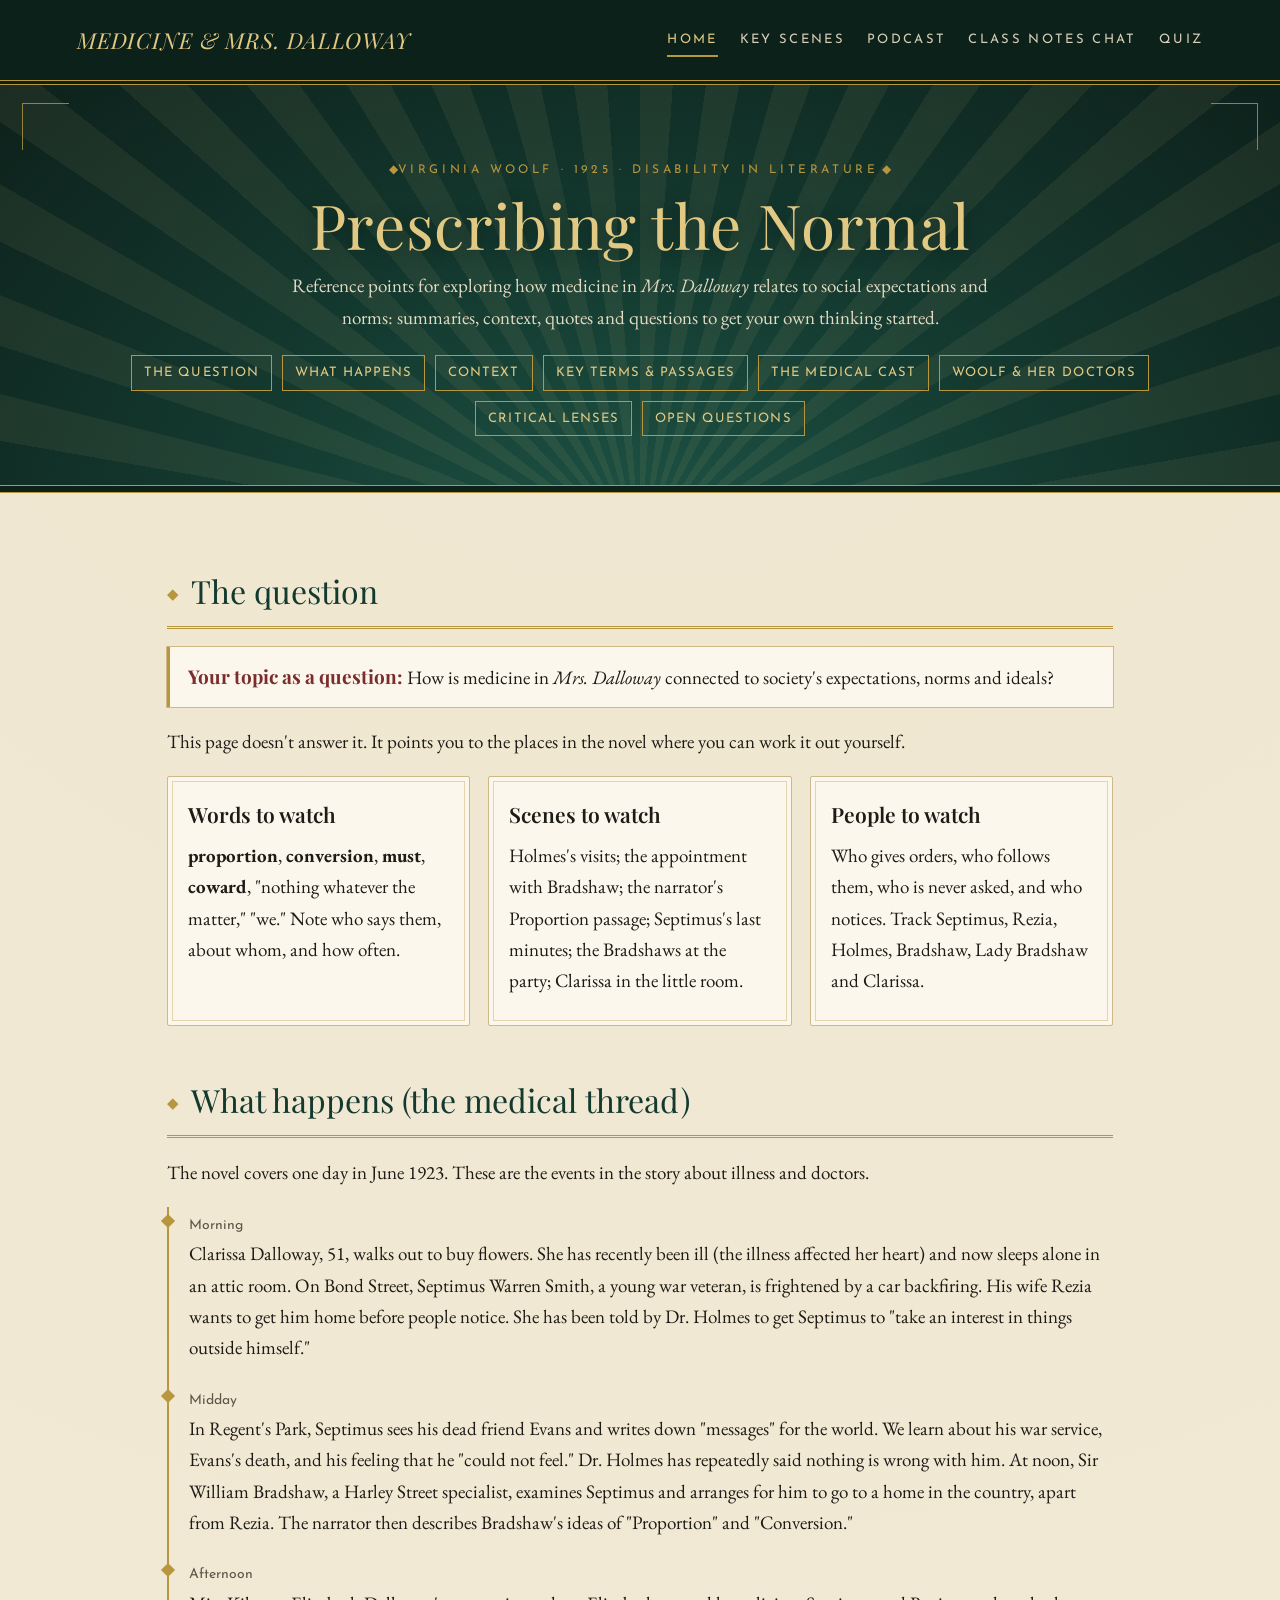
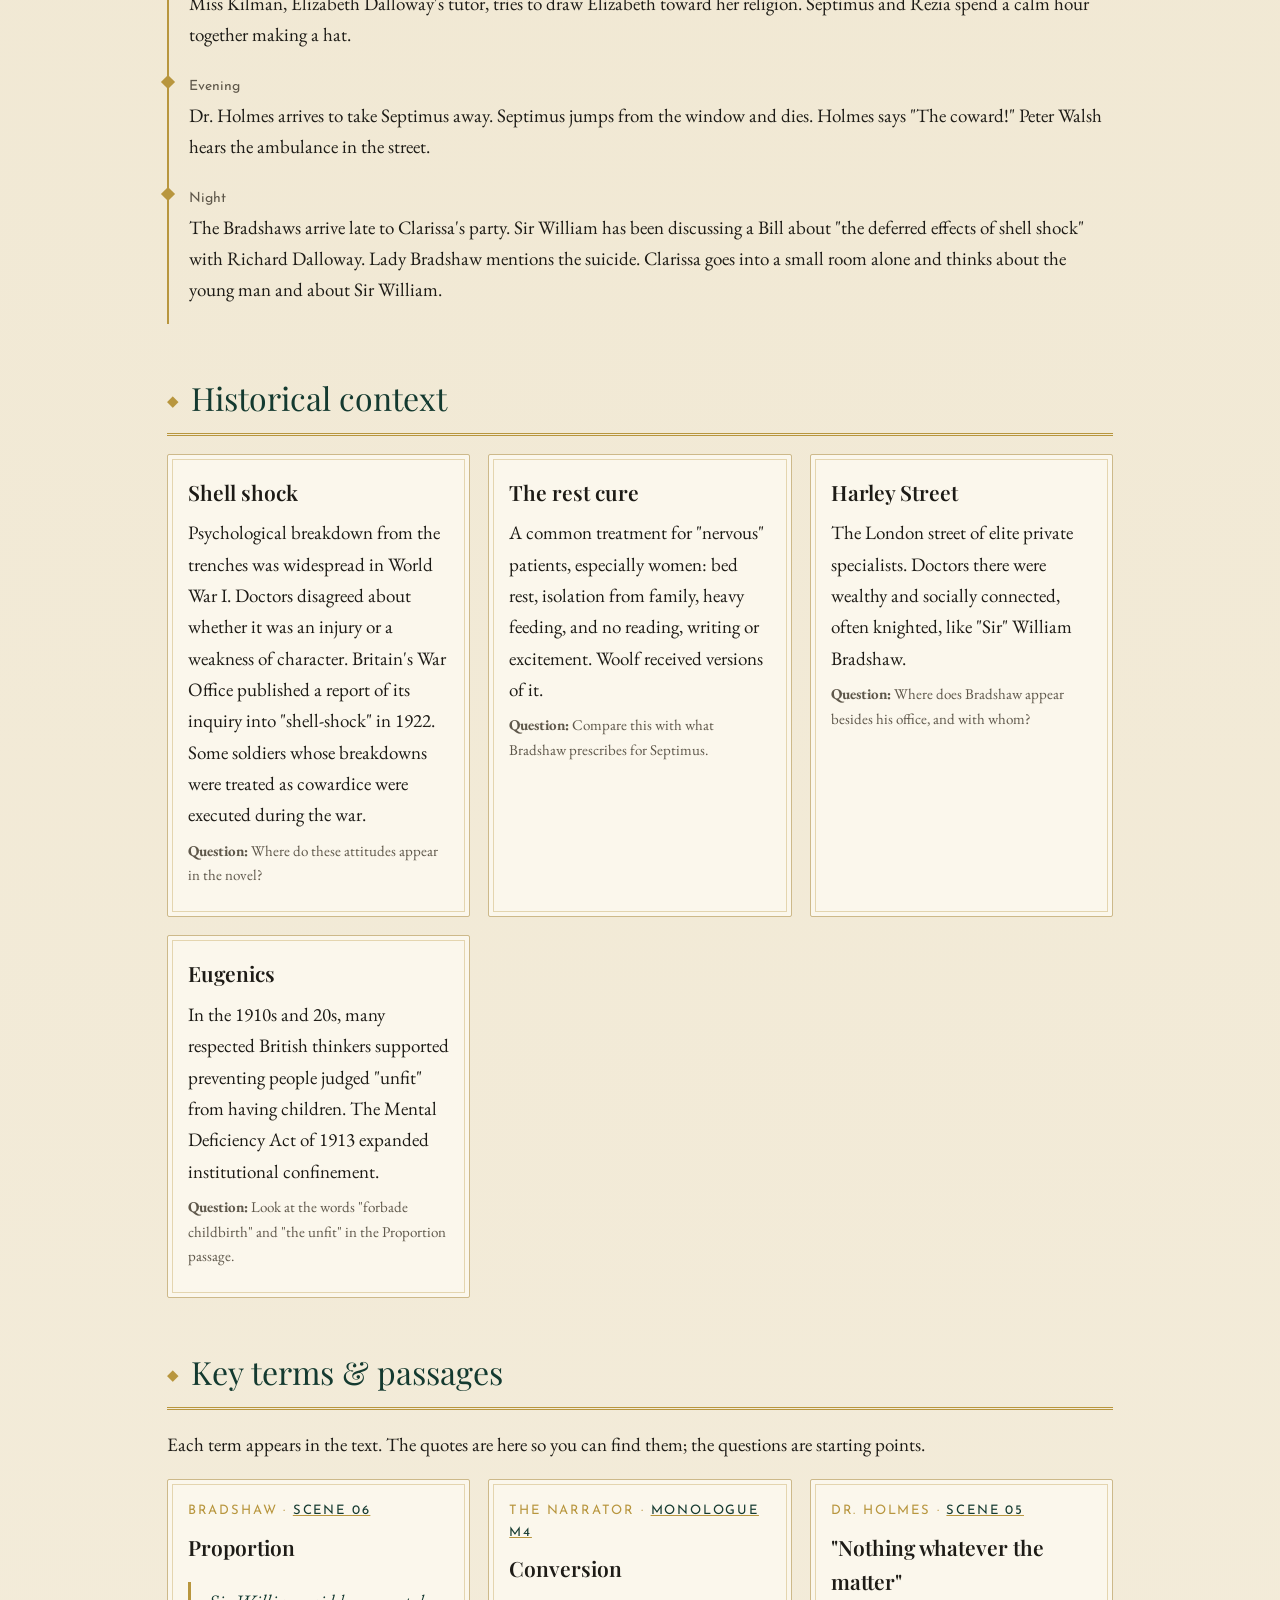
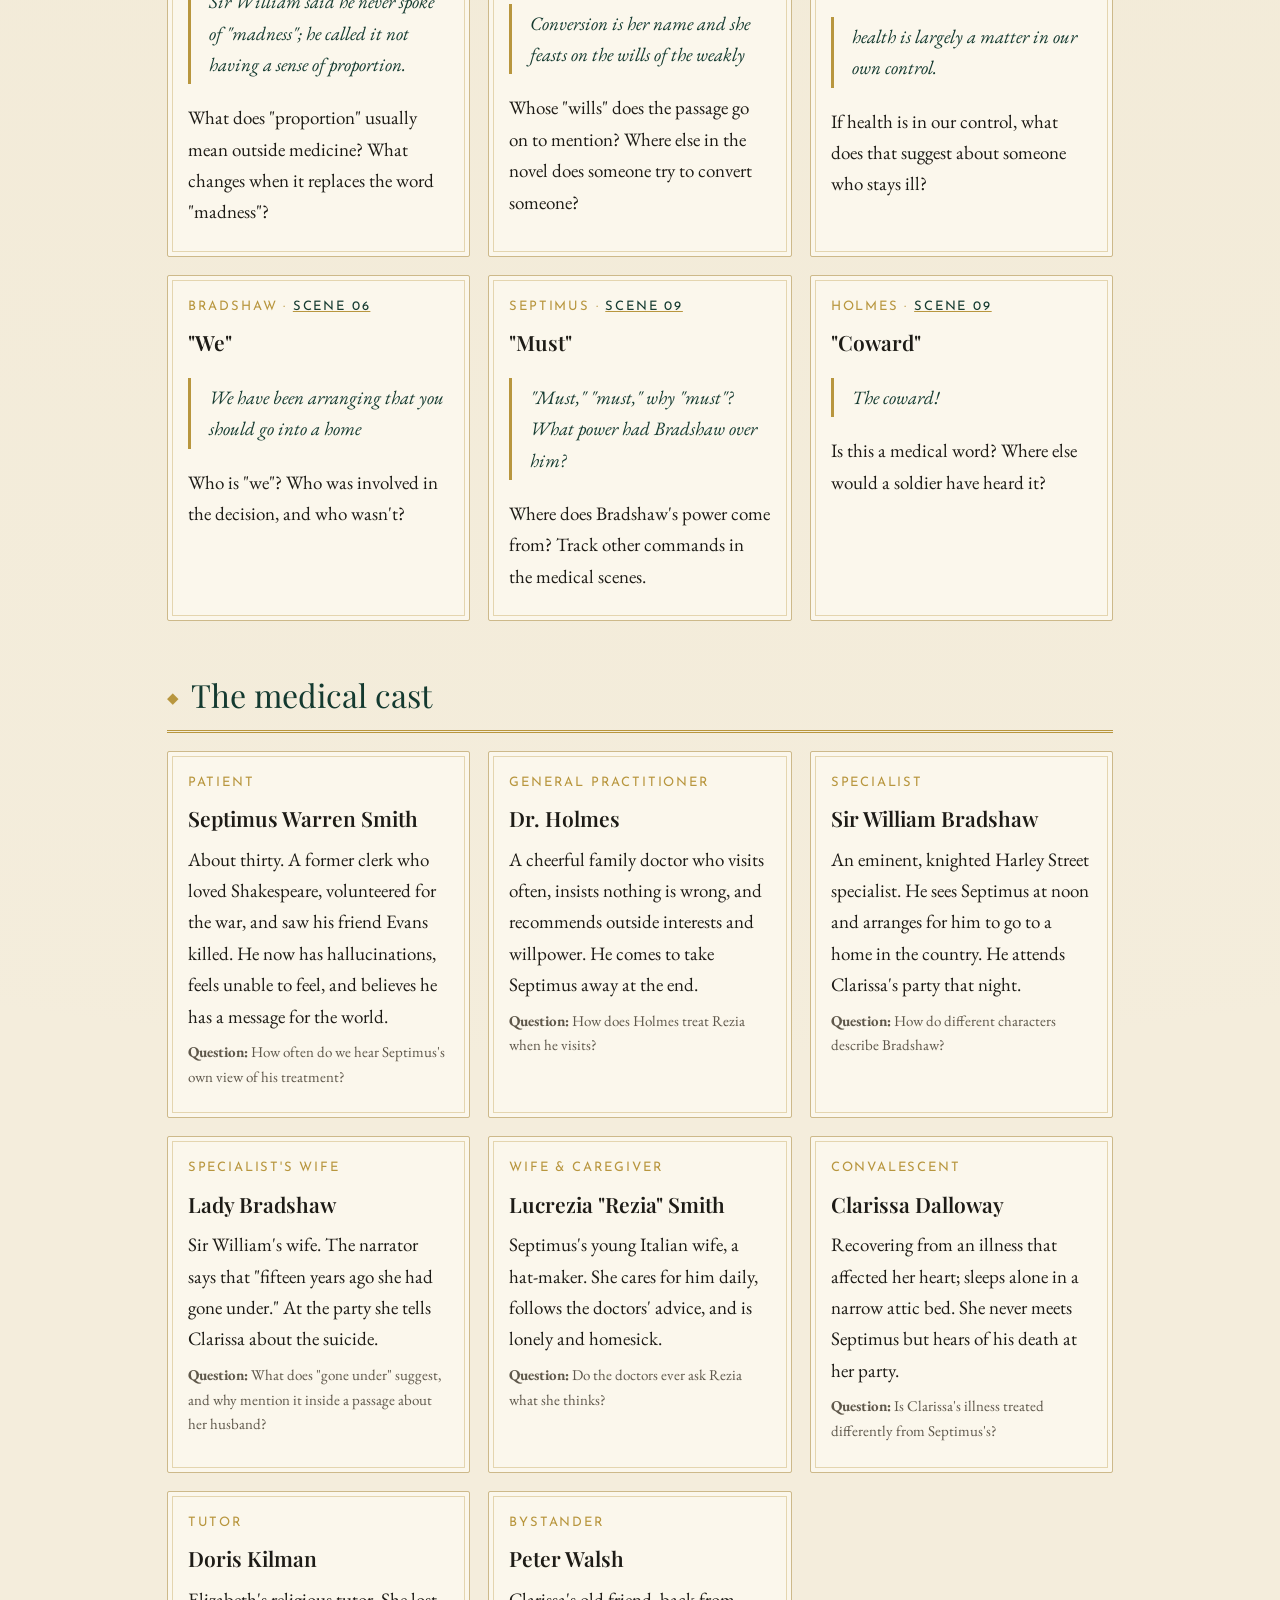
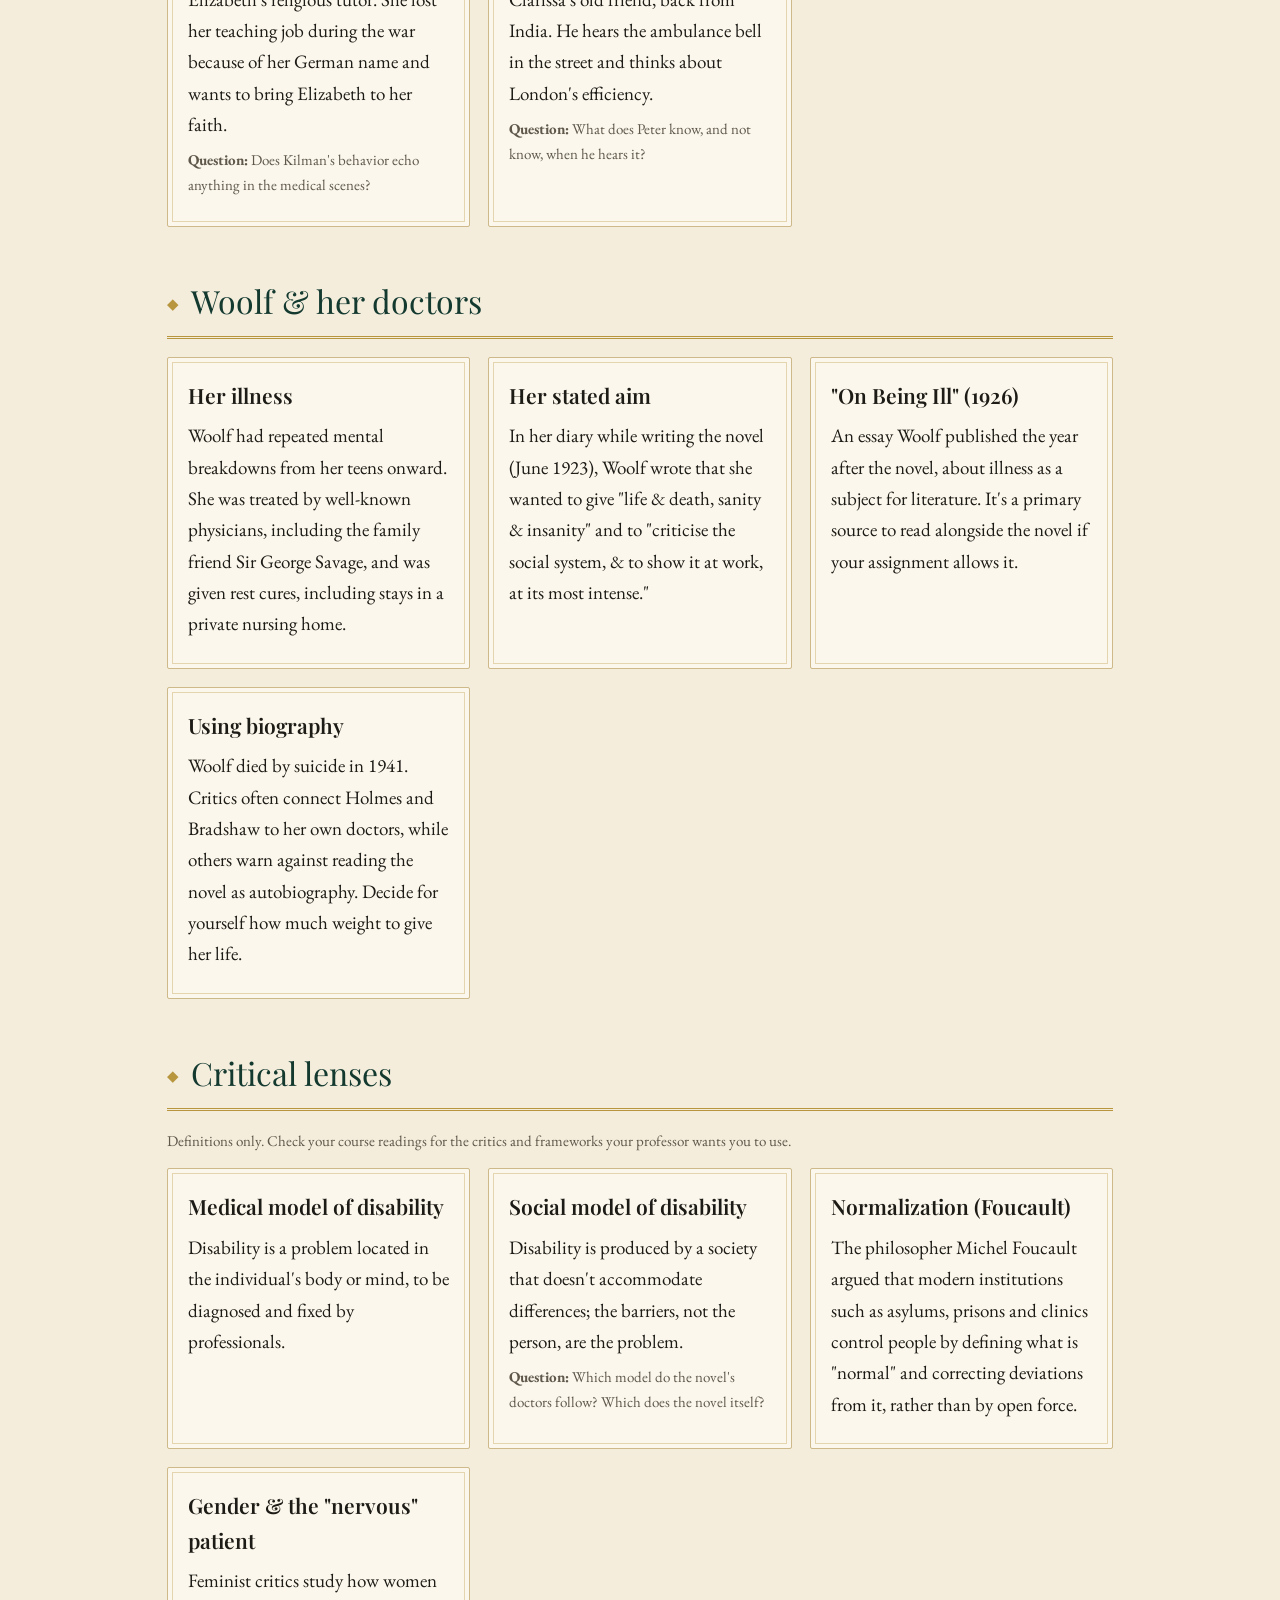
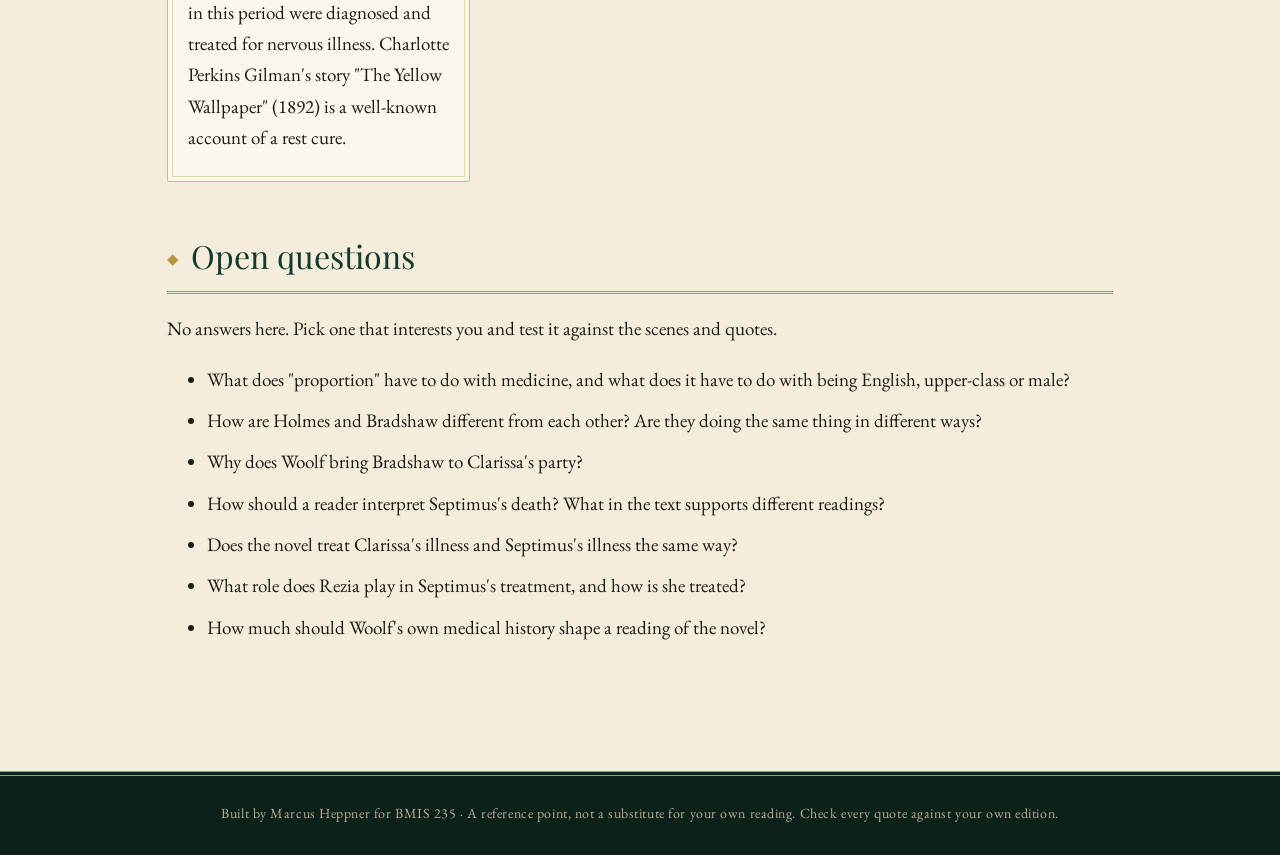
==== index.html @ dc459dce "Add Quiz page Reading check (15 questions) and Who's speaking? (14 lines) with answers and links to " ====
<!DOCTYPE html>
<!--
  Author: Marcus Heppner
  GU username: marcusheppner
  Course: BMIS 235 - HTML-4
  Page: Home - reference points for exploring medicine and social norms in Mrs. Dalloway.
  Approach: summaries, facts, quotes and questions; the analysis is left to the reader.
-->
<html lang="en">
<head>
<meta charset="utf-8">
<meta name="viewport" content="width=device-width, initial-scale=1">
<meta name="author" content="Marcus Heppner">
<title>Medicine &amp; the Normal in Mrs. Dalloway</title>
<link rel="stylesheet" href="styles.css?v=11">
</head>
<body>

<nav>
    <a class="brand" href="index.html">Medicine &amp; Mrs. Dalloway</a>
    <a class="active" href="index.html">Home</a>
    <a href="scenes.html">Key Scenes</a>
    <a href="podcast.html">Podcast</a>
    <a href="notes.html">Class Notes Chat</a>
    <a href="quiz.html">Quiz</a>
</nav>

<header class="hero">
    <div class="kicker">Virginia Woolf &middot; 1925 &middot; Disability in literature</div>
    <h1>Prescribing the Normal</h1>
    <p>Reference points for exploring how medicine in <em>Mrs. Dalloway</em> relates to social expectations and norms:
       summaries, context, quotes and questions to get your own thinking started.</p>
    <div class="toc">
        <a href="#question">The question</a>
        <a href="#story">What happens</a>
        <a href="#context">Context</a>
        <a href="#terms">Key terms &amp; passages</a>
        <a href="#cast">The medical cast</a>
        <a href="#woolf">Woolf &amp; her doctors</a>
        <a href="#lenses">Critical lenses</a>
        <a href="#open">Open questions</a>
    </div>
</header>

<main>

<!-- ===== THE QUESTION ===== -->
<section id="question">
    <h2>The question</h2>
    <div class="plain"><strong>Your topic as a question:</strong> How is medicine in <em>Mrs. Dalloway</em> connected to
        society's expectations, norms and ideals?</div>
    <p>This page doesn't answer it. It points you to the places in the novel where you can work it out yourself.</p>
    <div class="grid">
        <div class="card"><h3>Words to watch</h3><p><strong>proportion</strong>, <strong>conversion</strong>,
            <strong>must</strong>, <strong>coward</strong>, "nothing whatever the matter," "we." Note who says them,
            about whom, and how often.</p></div>
        <div class="card"><h3>Scenes to watch</h3><p>Holmes's visits; the appointment with Bradshaw; the narrator's
            Proportion passage; Septimus's last minutes; the Bradshaws at the party; Clarissa in the little room.</p></div>
        <div class="card"><h3>People to watch</h3><p>Who gives orders, who follows them, who is never asked, and who
            notices. Track Septimus, Rezia, Holmes, Bradshaw, Lady Bradshaw and Clarissa.</p></div>
    </div>
</section>

<!-- ===== WHAT HAPPENS ===== -->
<section id="story">
    <h2>What happens (the medical thread)</h2>
    <p>The novel covers one day in June 1923. These are the events in the story about illness and doctors.</p>
    <ul class="timeline">
        <li><span class="time">Morning</span><br>Clarissa Dalloway, 51, walks out to buy flowers. She has recently been
            ill (the illness affected her heart) and now sleeps alone in an attic room. On Bond Street, Septimus Warren
            Smith, a young war veteran, is frightened by a car backfiring. His wife Rezia wants to get him home before
            people notice. She has been told by Dr. Holmes to get Septimus to "take an interest in things outside himself."</li>
        <li><span class="time">Midday</span><br>In Regent's Park, Septimus sees his dead friend Evans and writes down
            "messages" for the world. We learn about his war service, Evans's death, and his feeling that he "could not
            feel." Dr. Holmes has repeatedly said nothing is wrong with him. At noon, Sir William Bradshaw, a Harley Street
            specialist, examines Septimus and arranges for him to go to a home in the country, apart from Rezia. The narrator
            then describes Bradshaw's ideas of "Proportion" and "Conversion."</li>
        <li><span class="time">Afternoon</span><br>Miss Kilman, Elizabeth Dalloway's tutor, tries to draw Elizabeth toward her
            religion. Septimus and Rezia spend a calm hour together making a hat.</li>
        <li><span class="time">Evening</span><br>Dr. Holmes arrives to take Septimus away. Septimus jumps from the window and
            dies. Holmes says "The coward!" Peter Walsh hears the ambulance in the street.</li>
        <li><span class="time">Night</span><br>The Bradshaws arrive late to Clarissa's party. Sir William has been discussing a
            Bill about "the deferred effects of shell shock" with Richard Dalloway. Lady Bradshaw mentions the suicide.
            Clarissa goes into a small room alone and thinks about the young man and about Sir William.</li>
    </ul>
</section>

<!-- ===== CONTEXT ===== -->
<section id="context">
    <h2>Historical context</h2>
    <div class="grid">
        <div class="card"><h3>Shell shock</h3><p>Psychological breakdown from the trenches was widespread in World War I.
            Doctors disagreed about whether it was an injury or a weakness of character. Britain's War Office published
            a report of its inquiry into "shell-shock" in 1922. Some soldiers whose breakdowns were treated as cowardice
            were executed during the war.</p>
            <p class="note-tip"><strong>Question:</strong> Where do these attitudes appear in the novel?</p></div>
        <div class="card"><h3>The rest cure</h3><p>A common treatment for "nervous" patients, especially women: bed rest,
            isolation from family, heavy feeding, and no reading, writing or excitement. Woolf received versions of it.</p>
            <p class="note-tip"><strong>Question:</strong> Compare this with what Bradshaw prescribes for Septimus.</p></div>
        <div class="card"><h3>Harley Street</h3><p>The London street of elite private specialists. Doctors there were
            wealthy and socially connected, often knighted, like "Sir" William Bradshaw.</p>
            <p class="note-tip"><strong>Question:</strong> Where does Bradshaw appear besides his office, and with whom?</p></div>
        <div class="card"><h3>Eugenics</h3><p>In the 1910s and 20s, many respected British thinkers supported preventing
            people judged "unfit" from having children. The Mental Deficiency Act of 1913 expanded institutional
            confinement.</p>
            <p class="note-tip"><strong>Question:</strong> Look at the words "forbade childbirth" and "the unfit" in the
            Proportion passage.</p></div>
    </div>
</section>

<!-- ===== KEY TERMS ===== -->
<section id="terms">
    <h2>Key terms &amp; passages</h2>
    <p>Each term appears in the text. The quotes are here so you can find them; the questions are starting points.</p>
    <div class="grid">
        <div class="card"><div class="role">Bradshaw &middot; <a href="breakdown.html?id=scene-06">Scene 06</a></div>
            <h3>Proportion</h3>
            <blockquote>Sir William said he never spoke of "madness"; he called it not having a sense of proportion.</blockquote>
            <p>What does "proportion" usually mean outside medicine? What changes when it replaces the word "madness"?</p></div>
        <div class="card"><div class="role">The narrator &middot; <a href="breakdown.html?id=mono-03">Monologue M4</a></div>
            <h3>Conversion</h3>
            <blockquote>Conversion is her name and she feasts on the wills of the weakly</blockquote>
            <p>Whose "wills" does the passage go on to mention? Where else in the novel does someone try to convert someone?</p></div>
        <div class="card"><div class="role">Dr. Holmes &middot; <a href="breakdown.html?id=scene-05">Scene 05</a></div>
            <h3>"Nothing whatever the matter"</h3>
            <blockquote>health is largely a matter in our own control.</blockquote>
            <p>If health is in our control, what does that suggest about someone who stays ill?</p></div>
        <div class="card"><div class="role">Bradshaw &middot; <a href="breakdown.html?id=scene-06">Scene 06</a></div>
            <h3>"We"</h3>
            <blockquote>We have been arranging that you should go into a home</blockquote>
            <p>Who is "we"? Who was involved in the decision, and who wasn't?</p></div>
        <div class="card"><div class="role">Septimus &middot; <a href="breakdown.html?id=scene-09">Scene 09</a></div>
            <h3>"Must"</h3>
            <blockquote>"Must," "must," why "must"? What power had Bradshaw over him?</blockquote>
            <p>Where does Bradshaw's power come from? Track other commands in the medical scenes.</p></div>
        <div class="card"><div class="role">Holmes &middot; <a href="breakdown.html?id=scene-09">Scene 09</a></div>
            <h3>"Coward"</h3>
            <blockquote>The coward!</blockquote>
            <p>Is this a medical word? Where else would a soldier have heard it?</p></div>
    </div>
</section>

<!-- ===== CAST ===== -->
<section id="cast">
    <h2>The medical cast</h2>
    <div class="grid">
        <div class="card"><div class="role">Patient</div><h3>Septimus Warren Smith</h3><p>About thirty. A former clerk
            who loved Shakespeare, volunteered for the war, and saw his friend Evans killed. He now has hallucinations,
            feels unable to feel, and believes he has a message for the world.</p>
            <p class="note-tip"><strong>Question:</strong> How often do we hear Septimus's own view of his treatment?</p></div>
        <div class="card"><div class="role">General practitioner</div><h3>Dr. Holmes</h3><p>A cheerful family doctor who
            visits often, insists nothing is wrong, and recommends outside interests and willpower. He comes to take
            Septimus away at the end.</p>
            <p class="note-tip"><strong>Question:</strong> How does Holmes treat Rezia when he visits?</p></div>
        <div class="card"><div class="role">Specialist</div><h3>Sir William Bradshaw</h3><p>An eminent, knighted Harley
            Street specialist. He sees Septimus at noon and arranges for him to go to a home in the country. He attends
            Clarissa's party that night.</p>
            <p class="note-tip"><strong>Question:</strong> How do different characters describe Bradshaw?</p></div>
        <div class="card"><div class="role">Specialist's wife</div><h3>Lady Bradshaw</h3><p>Sir William's wife. The narrator
            says that "fifteen years ago she had gone under." At the party she tells Clarissa about the suicide.</p>
            <p class="note-tip"><strong>Question:</strong> What does "gone under" suggest, and why mention it inside a passage about her husband?</p></div>
        <div class="card"><div class="role">Wife &amp; caregiver</div><h3>Lucrezia "Rezia" Smith</h3><p>Septimus's young
            Italian wife, a hat-maker. She cares for him daily, follows the doctors' advice, and is lonely and homesick.</p>
            <p class="note-tip"><strong>Question:</strong> Do the doctors ever ask Rezia what she thinks?</p></div>
        <div class="card"><div class="role">Convalescent</div><h3>Clarissa Dalloway</h3><p>Recovering from an illness that
            affected her heart; sleeps alone in a narrow attic bed. She never meets Septimus but hears of his death at her party.</p>
            <p class="note-tip"><strong>Question:</strong> Is Clarissa's illness treated differently from Septimus's?</p></div>
        <div class="card"><div class="role">Tutor</div><h3>Doris Kilman</h3><p>Elizabeth's religious tutor. She lost her
            teaching job during the war because of her German name and wants to bring Elizabeth to her faith.</p>
            <p class="note-tip"><strong>Question:</strong> Does Kilman's behavior echo anything in the medical scenes?</p></div>
        <div class="card"><div class="role">Bystander</div><h3>Peter Walsh</h3><p>Clarissa's old friend, back from India.
            He hears the ambulance bell in the street and thinks about London's efficiency.</p>
            <p class="note-tip"><strong>Question:</strong> What does Peter know, and not know, when he hears it?</p></div>
    </div>
</section>

<!-- ===== WOOLF ===== -->
<section id="woolf">
    <h2>Woolf &amp; her doctors</h2>
    <div class="grid">
        <div class="card"><h3>Her illness</h3><p>Woolf had repeated mental breakdowns from her teens onward. She was
            treated by well-known physicians, including the family friend Sir George Savage, and was given rest cures,
            including stays in a private nursing home.</p></div>
        <div class="card"><h3>Her stated aim</h3><p>In her diary while writing the novel (June 1923), Woolf wrote that she
            wanted to give "life &amp; death, sanity &amp; insanity" and to "criticise the social system, &amp; to show it
            at work, at its most intense."</p></div>
        <div class="card"><h3>"On Being Ill" (1926)</h3><p>An essay Woolf published the year after the novel, about
            illness as a subject for literature. It's a primary source to read alongside the novel if your assignment allows it.</p></div>
        <div class="card"><h3>Using biography</h3><p>Woolf died by suicide in 1941. Critics often connect Holmes and
            Bradshaw to her own doctors, while others warn against reading the novel as autobiography. Decide for
            yourself how much weight to give her life.</p></div>
    </div>
</section>

<!-- ===== LENSES ===== -->
<section id="lenses">
    <h2>Critical lenses</h2>
    <p class="note-tip">Definitions only. Check your course readings for the critics and frameworks your professor wants you to use.</p>
    <div class="grid">
        <div class="card"><h3>Medical model of disability</h3><p>Disability is a problem located in the individual's body or
            mind, to be diagnosed and fixed by professionals.</p></div>
        <div class="card"><h3>Social model of disability</h3><p>Disability is produced by a society that doesn't accommodate
            differences; the barriers, not the person, are the problem.</p>
            <p class="note-tip"><strong>Question:</strong> Which model do the novel's doctors follow? Which does the novel itself?</p></div>
        <div class="card"><h3>Normalization (Foucault)</h3><p>The philosopher Michel Foucault argued that modern institutions
            such as asylums, prisons and clinics control people by defining what is "normal" and correcting deviations
            from it, rather than by open force.</p></div>
        <div class="card"><h3>Gender &amp; the "nervous" patient</h3><p>Feminist critics study how women in this period were
            diagnosed and treated for nervous illness. Charlotte Perkins Gilman's story "The Yellow Wallpaper" (1892)
            is a well-known account of a rest cure.</p></div>
    </div>
</section>

<!-- ===== OPEN QUESTIONS ===== -->
<section id="open">
    <h2>Open questions</h2>
    <p>No answers here. Pick one that interests you and test it against the scenes and quotes.</p>
    <ul class="open-list">
        <li>What does "proportion" have to do with medicine, and what does it have to do with being English, upper-class or male?</li>
        <li>How are Holmes and Bradshaw different from each other? Are they doing the same thing in different ways?</li>
        <li>Why does Woolf bring Bradshaw to Clarissa's party?</li>
        <li>How should a reader interpret Septimus's death? What in the text supports different readings?</li>
        <li>Does the novel treat Clarissa's illness and Septimus's illness the same way?</li>
        <li>What role does Rezia play in Septimus's treatment, and how is she treated?</li>
        <li>How much should Woolf's own medical history shape a reading of the novel?</li>
    </ul>
</section>

</main>

<footer>Built by Marcus Heppner for BMIS 235 &middot; A reference point, not a substitute for your own reading. Check every quote against your own edition.</footer>

</body>
</html>
---- styles.css ----
/*
  Author: Marcus Heppner
  Course: BMIS 235 - HTML-4
  One stylesheet for every page of the Mrs. Dalloway study tool.
*/

@import url("https://fonts.googleapis.com/css2?family=EB+Garamond:ital,wght@0,400;0,500;1,400&family=Josefin+Sans:wght@400;600&family=Playfair+Display:ital,wght@0,400;0,600;1,400&display=swap");

:root {
    --paper: #f7f2e8;
    --paper-2: #efe6d4;
    --ink: #2b2530;
    --muted: #6b6270;
    --plum: #5b2a4e;
    --plum-soft: #8a4f78;
    --sage: #5f7a63;
    --line: #d9ccb4;
    --card: #fffdf8;
    --radius: 10px;
}

* { box-sizing: border-box; }

body {
    margin: 0;
    background: var(--paper);
    color: var(--ink);
    font-family: var(--serif);
    font-size: 18px;
    line-height: 1.65;
}

/* ===== MENU ===== */
nav {
    position: sticky;
    top: 0;
    z-index: 10;
    display: flex;
    flex-wrap: wrap;
    align-items: center;
    gap: 6px 22px;
    padding: 14px 6vw;
    background: var(--plum);
}
nav .brand {
    color: #fff;
    font-style: italic;
    font-size: 20px;
    margin-right: auto;
    text-decoration: none;
}
nav a {
    color: #f3e4ee;
    text-decoration: none;
    font-family: var(--sans);
    font-size: 15px;
    letter-spacing: 0.04em;
    text-transform: uppercase;
    padding: 4px 0;
    border-bottom: 2px solid transparent;
}
nav a:hover, nav a.active { border-bottom-color: #f3e4ee; color: #fff; }

/* ===== PAGE LAYOUT ===== */
header.hero {
    padding: 64px 6vw 40px;
    border-bottom: 1px solid var(--line);
    background: var(--paper-2);
}
header.hero h1 {
    font-size: clamp(34px, 5vw, 56px);
    font-weight: normal;
    margin: 0 0 10px;
    color: var(--plum);
    line-height: 1.15;
}
header.hero p { max-width: 720px; margin: 0; color: var(--muted); }
.kicker {
    font-family: var(--sans);
    font-size: 13px;
    text-transform: uppercase;
    letter-spacing: 0.12em;
    color: var(--plum-soft);
    margin-bottom: 8px;
}

main { padding: 24px 6vw 80px; max-width: 1100px; margin: 0 auto; }
section { margin: 48px 0; scroll-margin-top: 80px; }
.scene { scroll-margin-top: 80px; }
h2 {
    font-weight: normal;
    font-size: 30px;
    color: var(--plum);
    border-bottom: 1px solid var(--line);
    padding-bottom: 6px;
    margin-bottom: 18px;
}
h3 { font-size: 21px; margin: 0 0 6px; }
a { color: var(--plum); }

/* in-page table of contents */
.toc { display: flex; flex-wrap: wrap; gap: 10px; margin-top: 22px; }
.toc a, .chip {
    font-family: var(--sans);
    font-size: 14px;
    text-decoration: none;
    padding: 6px 12px;
    border: 1px solid var(--plum-soft);
    border-radius: 999px;
    color: var(--plum);
    background: var(--card);
}
.toc a:hover { background: var(--plum); color: #fff; }

/* plain-English callout */
.plain {
    background: var(--card);
    border-left: 4px solid var(--sage);
    padding: 14px 18px;
    border-radius: 0 var(--radius) var(--radius) 0;
    margin: 18px 0;
}
.plain strong { color: var(--sage); }

/* cards */
.grid { display: grid; grid-template-columns: repeat(auto-fill, minmax(280px, 1fr)); gap: 18px; }
.card {
    background: var(--card);
    border: 1px solid var(--line);
    border-radius: var(--radius);
    padding: 20px;
}
.card .role {
    font-family: var(--sans);
    font-size: 13px;
    color: var(--plum-soft);
    text-transform: uppercase;
    letter-spacing: 0.08em;
    margin-bottom: 8px;
}
.card p { margin: 8px 0; }
.card .device { font-size: 16px; color: var(--muted); border-top: 1px dashed var(--line); padding-top: 8px; }

blockquote {
    margin: 18px 0;
    padding: 4px 0 4px 18px;
    border-left: 3px solid var(--plum-soft);
    font-style: italic;
    color: var(--plum);
}

/* timeline for the day */
.timeline { list-style: none; padding: 0; margin: 0; border-left: 2px solid var(--line); }
.timeline li { padding: 0 0 18px 20px; position: relative; }
.timeline li::before {
    content: "";
    position: absolute;
    left: -7px; top: 9px;
    width: 12px; height: 12px;
    border-radius: 50%;
    background: var(--plum-soft);
}
.timeline .time { font-family: var(--sans); font-size: 14px; color: var(--muted); }

/* scenes page */
.part { margin-bottom: 40px; }
.scene {
    display: grid;
    grid-template-columns: 54px 1fr;
    gap: 14px;
    background: var(--card);
    border: 1px solid var(--line);
    border-radius: var(--radius);
    padding: 16px 18px;
    margin-bottom: 12px;
}
.scene.mono { border-left: 4px solid var(--plum-soft); }
.scene.mono blockquote { margin: 8px 0; font-size: 19px; }
.scene .num { font-size: 28px; color: var(--plum-soft); line-height: 1; }
.scene .who { font-family: var(--sans); font-size: 13px; color: var(--muted); }
.scene .status {
    display: inline-block;
    font-family: var(--sans);
    font-size: 12px;
    background: var(--paper-2);
    border-radius: 4px;
    padding: 2px 8px;
    color: var(--muted);
    margin-top: 6px;
}

/* buttons and forms */
button, .btn {
    font-family: var(--sans);
    font-size: 15px;
    border: none;
    border-radius: 8px;
    padding: 10px 16px;
    background: var(--plum);
    color: #fff;
    cursor: pointer;
}
button:hover { background: var(--plum-soft); }
button.ghost { background: transparent; color: var(--plum); border: 1px solid var(--plum-soft); }
button.ghost:hover { background: var(--paper-2); }
button:disabled { opacity: 0.45; cursor: default; }
textarea, select, input[type="text"] {
    width: 100%;
    font-family: var(--serif);
    font-size: 17px;
    padding: 10px 12px;
    border: 1px solid var(--line);
    border-radius: 8px;
    background: #fff;
    color: var(--ink);
}
.row { display: flex; flex-wrap: wrap; gap: 10px; align-items: center; }

/* podcast page */
.episodes { display: grid; grid-template-columns: repeat(auto-fill, minmax(220px, 1fr)); gap: 12px; }
.episode-btn {
    text-align: left;
    background: var(--card);
    color: var(--ink);
    border: 1px solid var(--line);
    font-family: var(--serif);
    font-size: 17px;
    padding: 14px;
}
.episode-btn small { display: block; color: var(--muted); font-family: var(--sans); font-size: 13px; margin-top: 4px; }
.episode-btn.active, .episode-btn:hover { border-color: var(--plum); background: #fff; color: var(--ink); }
.transcript { margin-top: 18px; }
.line { padding: 10px 14px; border-radius: 8px; margin-bottom: 8px; }
.line .speaker { font-family: var(--sans); font-size: 13px; font-weight: bold; text-transform: uppercase; letter-spacing: 0.06em; }
.line.a { background: #f4e9f0; }
.line.a .speaker { color: var(--plum); }
.line.b { background: #e9f0ea; }
.line.b .speaker { color: var(--sage); }
.line.speaking { outline: 2px solid var(--plum-soft); }
.line:hover .voice-row { margin-top: 12px; }
.voice-row select { width: auto; max-width: 260px; font-size: 15px; padding: 6px 8px; }
.your-turn { background: var(--card); border: 2px dashed var(--plum-soft); border-radius: var(--radius); padding: 18px; margin-top: 18px; }
.your-turn ol { margin: 8px 0 14px; }
.recordings audio { width: 100%; margin-top: 8px; }

/* notes chat page */
.chat-wrap { display: grid; grid-template-columns: 1fr 280px; gap: 22px; align-items: start; }
.chat {
    background: var(--card);
    border: 1px solid var(--line);
    border-radius: var(--radius);
    display: flex;
    flex-direction: column;
    height: 70vh;
    min-height: 460px;
}
.messages { flex: 1; overflow-y: auto; padding: 18px; }
.msg { max-width: 88%; margin-bottom: 14px; padding: 12px 14px; border-radius: 12px; }
.msg.user { margin-left: auto; background: var(--plum); color: #fff; border-bottom-right-radius: 2px; }
.msg.bot { background: var(--paper-2); border-bottom-left-radius: 2px; }
.msg.bot h4 { margin: 10px 0 2px; font-size: 15px; font-family: var(--sans); color: var(--plum); }
.msg.bot h4:first-child { margin-top: 0; }
.msg.bot p { margin: 4px 0; }
.msg .stamp { display: block; font-size: 12px; opacity: 0.7; margin-top: 6px; font-family: var(--sans); }
.composer { border-top: 1px solid var(--line); padding: 12px; display: flex; gap: 10px; }
.composer textarea { height: 64px; resize: vertical; }
.sidebar .card { margin-bottom: 16px; }
.bar { display: flex; align-items: center; gap: 8px; margin: 6px 0; font-size: 15px; }
.bar span:first-child { width: 120px; flex-shrink: 0; }
.bar .fill { height: 10px; background: var(--plum-soft); border-radius: 5px; min-width: 2px; }
.note-tip { font-size: 15px; color: var(--muted); }
.photo-btn {
    display: flex; align-items: center; justify-content: center;
    width: 48px; flex-shrink: 0; cursor: pointer; color: var(--plum);
    border: 1px solid var(--line); border-radius: 8px; background: var(--paper-2);
}
.photo-btn:hover { border-color: var(--plum-soft); background: #fff; }
.photo-label .icon-camera { vertical-align: -2px; }
.note-photo { display: block; max-width: 100%; max-height: 260px; border-radius: 8px; margin-bottom: 8px; }
.photo-label { display: block; font-family: var(--sans); font-size: 13px; opacity: 0.85; margin-bottom: 4px; }
.msg.photo-review { background: var(--card); color: var(--ink); border: 2px solid var(--plum-soft); max-width: 92%; }
.msg.photo-review textarea { margin: 8px 0; }
.ocr-progress { height: 8px; background: var(--paper-2); border-radius: 4px; overflow: hidden; margin: 8px 0; }
.ocr-fill { height: 100%; width: 3%; background: var(--plum-soft); transition: width .2s; }

footer { text-align: center; color: var(--muted); font-size: 14px; padding: 30px; border-top: 1px solid var(--line); }

@media (max-width: 800px) {
    .chat-wrap { grid-template-columns: 1fr; }
    body { font-size: 17px; }
}

/* links from the scene list to breakdowns */
.status-link {
    display: inline-block; margin-top: 8px;
    font-family: var(--sans); font-size: 14px; font-weight: bold;
    color: #fff; background: var(--plum); text-decoration: none;
    border-radius: 6px; padding: 5px 12px;
}
.status-link:hover { background: var(--plum-soft); }

/* breakdown page */
.edition-card { margin-bottom: 18px; background: var(--paper-2); }
.quote-card { margin-bottom: 16px; }
.quote-top { display: flex; gap: 16px; align-items: flex-start; }
.quote-top blockquote { flex: 1; margin: 0; font-size: 20px; }
.page-box { display: flex; align-items: center; gap: 6px; flex-shrink: 0; }
.page-input { width: 62px !important; text-align: center; padding: 8px 6px !important; }
.cam-btn { padding: 8px 10px; line-height: 0; }
.page-msg { margin: 6px 0 0; min-height: 0; }
.page-msg button { padding: 3px 8px; font-size: 13px; margin-left: 6px; }
.meaning { margin: 12px 0 8px; }
.meaning strong { color: var(--sage); }
.close-reading summary { cursor: pointer; font-family: var(--sans); font-size: 14px; color: var(--plum); }
.close-reading textarea { margin-top: 8px; }
.pager { justify-content: space-between; margin-top: 24px; }
.ghost-link { text-decoration: none; background: transparent; color: var(--plum); border: 1px solid var(--plum-soft); }
.ghost-link:hover { background: var(--paper-2); }
#related .chip { text-decoration: none; }
#themes { margin-top: 12px; }
@media (max-width: 640px) { .quote-top { flex-direction: column; } }


/* =====================================================================
   GILDED THEME  -  1920s London: emerald, black, gold leaf, Art Deco.
   Everything below overrides the plain theme above. Delete this whole
   block to go back to the original look.
   ===================================================================== */
:root {
    --paper: #f4eddc;          /* ivory stationery */
    --paper-2: #e9dec3;
    --ink: #1d1b16;
    --muted: #5e574a;
    --plum: #143a30;           /* deep emerald (main accent) */
    --plum-soft: #a8843a;      /* gold (secondary accent) */
    --sage: #7b2d2d;           /* oxblood */
    --line: #cdb98a;
    --card: #fbf7ec;
    --radius: 2px;
    --gold: #b8963e;
    --gold-light: #e2c983;
    --night: #0d211b;
    --serif: "EB Garamond", Georgia, serif;
    --display: "Playfair Display", Georgia, serif;
    --sans: "Josefin Sans", "Futura", Arial, sans-serif;
}

body {
    font-size: 19px;
    background:
        radial-gradient(circle at 50% 0, rgba(184,150,62,.08), transparent 60%),
        var(--paper);
}

/* --- the menu: black lacquer and gold --- */
nav {
    background: var(--night);
    border-bottom: 1px solid var(--gold);
    box-shadow: 0 3px 0 var(--night), 0 4px 0 var(--gold);
    padding: 16px 6vw;
}
nav .brand {
    font-family: var(--display);
    color: var(--gold-light);
    letter-spacing: .04em;
    font-size: 22px;
}
nav a { color: #d8cfb8; letter-spacing: .18em; font-size: 13px; padding-top: 6px; }
nav a:hover, nav a.active { color: var(--gold-light); border-bottom-color: var(--gold); }

/* --- hero: emerald with an Art Deco sunburst --- */
header.hero {
    position: relative;
    text-align: center;
    padding: 80px 6vw 56px;
    color: #efe6cf;
    background:
        repeating-conic-gradient(from 0deg at 50% 115%, rgba(226,201,131,.07) 0deg 4deg, transparent 4deg 8deg),
        radial-gradient(ellipse at 50% 115%, #1f5546 0%, var(--plum) 45%, var(--night) 100%);
    border-bottom: 1px solid var(--gold);
    box-shadow: inset 0 -6px 0 var(--night), inset 0 -7px 0 var(--gold);
}
header.hero::before, header.hero::after {      /* gold corner brackets */
    content: ""; position: absolute; width: 46px; height: 46px; border: 1px solid var(--gold); opacity: .8;
}
header.hero::before { top: 22px; left: 22px; border-right: 0; border-bottom: 0; }
header.hero::after  { top: 22px; right: 22px; border-left: 0; border-bottom: 0; }
header.hero h1 {
    font-family: var(--display);
    color: var(--gold-light);
    font-size: clamp(36px, 5.5vw, 62px);
    letter-spacing: .01em;
    text-shadow: 0 2px 18px rgba(0,0,0,.35);
}
header.hero p { color: #e3dac4; margin: 0 auto; }
header.hero strong { color: var(--gold-light); }
.kicker { color: var(--gold); letter-spacing: .3em; font-size: 12px; }
.kicker::before, .kicker::after { content: " \25C6 "; color: var(--gold); letter-spacing: 0; }
.toc { justify-content: center; }
.toc a, .chip {
    border-radius: 0;
    border-color: var(--gold);
    letter-spacing: .08em;
    font-size: 13px;
    text-transform: uppercase;
}
header.hero .toc a { background: transparent; color: var(--gold-light); }
header.hero .toc a:hover { background: var(--gold); color: var(--night); }

/* --- headings with a gold double rule and a diamond --- */
h2 {
    font-family: var(--display);
    color: var(--plum);
    font-size: 32px;
    border-bottom: 3px double var(--gold);
    padding-bottom: 8px;
}
h2::before { content: "\25C6"; color: var(--gold); font-size: 15px; margin-right: 12px; vertical-align: 5px; }
h3 { font-family: var(--display); font-weight: 600; color: var(--ink); }
a { color: var(--plum); text-decoration-color: var(--gold); }

/* --- framed cards (thin gold frame with an inner rule) --- */
.card, .scene, .chat, .your-turn, .episode-btn {
    border: 1px solid var(--line);
    box-shadow: inset 0 0 0 4px var(--card), inset 0 0 0 5px rgba(184,150,62,.35);
    border-radius: var(--radius);
}
.card .role { color: var(--gold); letter-spacing: .14em; }
.card .device { border-top: 1px solid var(--line); }
.plain {
    background: var(--card);
    border-left: 3px solid var(--gold);
    box-shadow: 0 0 0 1px var(--line);
    border-radius: 0;
}
.plain strong { color: var(--sage); font-family: var(--display); }
blockquote { border-left-color: var(--gold); color: var(--plum); }

/* scene list */
.scene .num { font-family: var(--display); color: var(--gold); }
.scene.mono { border-left: 3px solid var(--gold); }
.timeline { border-left-color: var(--gold); }
.timeline li::before { border-radius: 0; transform: rotate(45deg); background: var(--gold); width: 10px; height: 10px; left: -6px; }

/* --- buttons: emerald with gold lettering --- */
button, .btn, .status-link {
    background: var(--plum);
    color: var(--gold-light);
    border: 1px solid var(--gold);
    border-radius: 0;
    font-family: var(--sans);
    letter-spacing: .08em;
}
button:hover, .status-link:hover { background: var(--night); color: #fff; }
button.ghost, .ghost-link { background: transparent; color: var(--plum); border: 1px solid var(--gold); }
button.ghost:hover, .ghost-link:hover { background: var(--paper-2); color: var(--plum); }
textarea, select, input[type="text"] { border-radius: 0; border-color: var(--line); background: #fffdf6; }
textarea:focus, input[type="text"]:focus { outline: 1px solid var(--gold); }

/* podcast */
.episode-btn.active, .episode-btn:hover { border-color: var(--gold); }
.line { border-radius: 0; }
.line.a { background: #e7ede6; }
.line.a .speaker { color: var(--plum); }
.line.b { background: #f1e4dc; }
.line.b .speaker { color: var(--sage); }
.line.speaking { outline: 1px solid var(--gold); }

/* chat */
.msg { border-radius: 0; }
.msg.user { background: var(--plum); color: #f1e8d0; }
.msg.user a { color: var(--gold-light); }
.msg.bot { background: #efe6cf; border-left: 2px solid var(--gold); }
.msg.bot h4 { color: var(--plum); letter-spacing: .06em; }
.bar .fill { background: var(--gold); }
.photo-btn { border-radius: 0; color: var(--plum); border-color: var(--gold); }

/* breakdown */
.edition-card { background: #efe6cf; }
.meaning strong { color: var(--sage); font-family: var(--display); }

/* --- footer: black with a gold rule --- */
footer {
    background: var(--night);
    color: #b9ae93;
    border-top: 1px solid var(--gold);
    box-shadow: inset 0 3px 0 var(--night), inset 0 4px 0 var(--gold);
    letter-spacing: .04em;
}

/* medical-focus additions */
.part-label { font-family: var(--sans); text-transform: uppercase; letter-spacing: .18em; font-size: 14px; color: var(--gold); margin: 28px 0 12px; }
.chip.small { font-size: 11px; padding: 3px 8px; margin: 4px 6px 0 0; }
.plain.angle { border-left-color: var(--plum); }
.plain.angle strong { color: var(--plum); }
.scene .status-link { margin-top: 14px; }
.est-page { margin: 8px 0 0; font-family: var(--sans); font-size: 14px; letter-spacing: .03em; color: var(--muted); }
.est-page strong { color: var(--plum); }

/* podcast player */
.player-bar { background: var(--card); border: 1px solid var(--line); padding: 14px 16px; margin: 14px 0; box-shadow: inset 0 0 0 4px var(--card), inset 0 0 0 5px rgba(184,150,62,.35); }
.player-bar select { width: auto; padding: 6px 8px; font-size: 15px; }
.timeline-row { margin-top: 12px; flex-wrap: nowrap; }
#progress { flex: 1; height: 8px; background: var(--paper-2); cursor: pointer; position: relative; border: 1px solid var(--line); }
#progress-fill { height: 100%; width: 0; background: var(--gold); transition: width .25s linear; }
#clock { font-family: var(--sans); font-size: 14px; letter-spacing: .05em; color: var(--muted); min-width: 92px; text-align: right; }
.stamp-btn {
    background: none; border: 0; padding: 0 0 0 6px; color: var(--muted);
    font-family: var(--sans); font-size: 12px; letter-spacing: .06em; font-weight: normal; text-transform: none;
}
.stamp-btn:hover { background: none; color: var(--gold); text-decoration: underline; }
.ep-length { white-space: nowrap; }

/* seminar format: question lines read as chapter headings */
.line.q { background: var(--plum); color: #f1e8d0; font-family: var(--display); font-size: 21px; margin-top: 22px; }
.line.q .speaker { color: var(--gold-light); }
.line.q .stamp-btn { color: var(--gold-light); }
.line.q 
/* transcript toggle + now playing */
.transcript-toggle { margin-top: 16px; }
.transcript-toggle + .transcript { margin-top: 12px; }
.now-playing {
    display: flex; gap: 10px; align-items: baseline; flex-wrap: wrap;
    background: var(--card); border: 1px solid var(--line); border-left: 3px solid var(--gold);
    padding: 12px 16px; margin-top: 14px;
}
.now-playing.is-question { border-left-color: var(--plum); }
.np-label { font-family: var(--sans); font-size: 11px; letter-spacing: .18em; text-transform: uppercase; color: var(--gold); }
.np-speaker { font-family: var(--sans); font-size: 13px; font-weight: 600; letter-spacing: .06em; text-transform: uppercase; color: var(--plum); }
.np-text { flex-basis: 100%; font-size: 18px; }
.now-playing[hidden] { display: none; }

.notice-list { margin: 8px 0 0; padding-left: 22px; }
.notice-list li { margin: 4px 0; }
.open-list li { margin: 10px 0; }

/* quiz */
.quiz-tabs a.on { background: var(--gold); color: var(--night); }
.quiz-card { margin-bottom: 14px; }
.quiz-card blockquote { font-size: 20px; margin: 4px 0 10px; }
.options { display: grid; grid-template-columns: repeat(auto-fill, minmax(220px, 1fr)); gap: 8px; margin-top: 10px; }
.option { text-align: left; background: #fffdf6; color: var(--ink); border: 1px solid var(--line); font-family: var(--serif);
          font-size: 17px; letter-spacing: 0; text-transform: none; }
.option:hover:not(:disabled) { background: var(--paper-2); color: var(--ink); border-color: var(--gold); }
.option:disabled { opacity: 1; cursor: default; }
.option.right { background: #e3eee4; border-color: var(--sage); border-color: #4f7a5a; }
.option.wrong { background: #f3dfdb; border-color: var(--sage); }
.quiz-feedback { margin: 10px 0 0; font-size: 16px; }
.score-line { font-family: var(--sans); font-size: 14px; letter-spacing: .05em; color: var(--plum); }
.drill-picker { display: grid; grid-template-columns: repeat(auto-fill, minmax(200px, 1fr)); gap: 10px; margin: 14px 0 20px; }
.drill-btn small { display: block; }
.drill-card textarea { margin-top: 12px; }
.checklist { margin-top: 16px; border-top: 1px solid var(--line); padding-top: 12px; }
.checklist h4 { font-family: var(--sans); font-size: 13px; letter-spacing: .12em; text-transform: uppercase; color: var(--gold); margin: 14px 0 6px; }
.checklist ul { list-style: none; padding: 0; margin: 0; }
.checklist li { padding: 6px 0; border-bottom: 1px dashed var(--line); }
.checklist .tick { display: inline-block; width: 24px; font-weight: bold; }
.checklist li.met .tick { color: #4f7a5a; }
.checklist li.unmet .tick { color: var(--muted); }
.checklist .hint { display: block; margin-left: 24px; font-size: 15px; color: var(--muted); font-style: italic; }
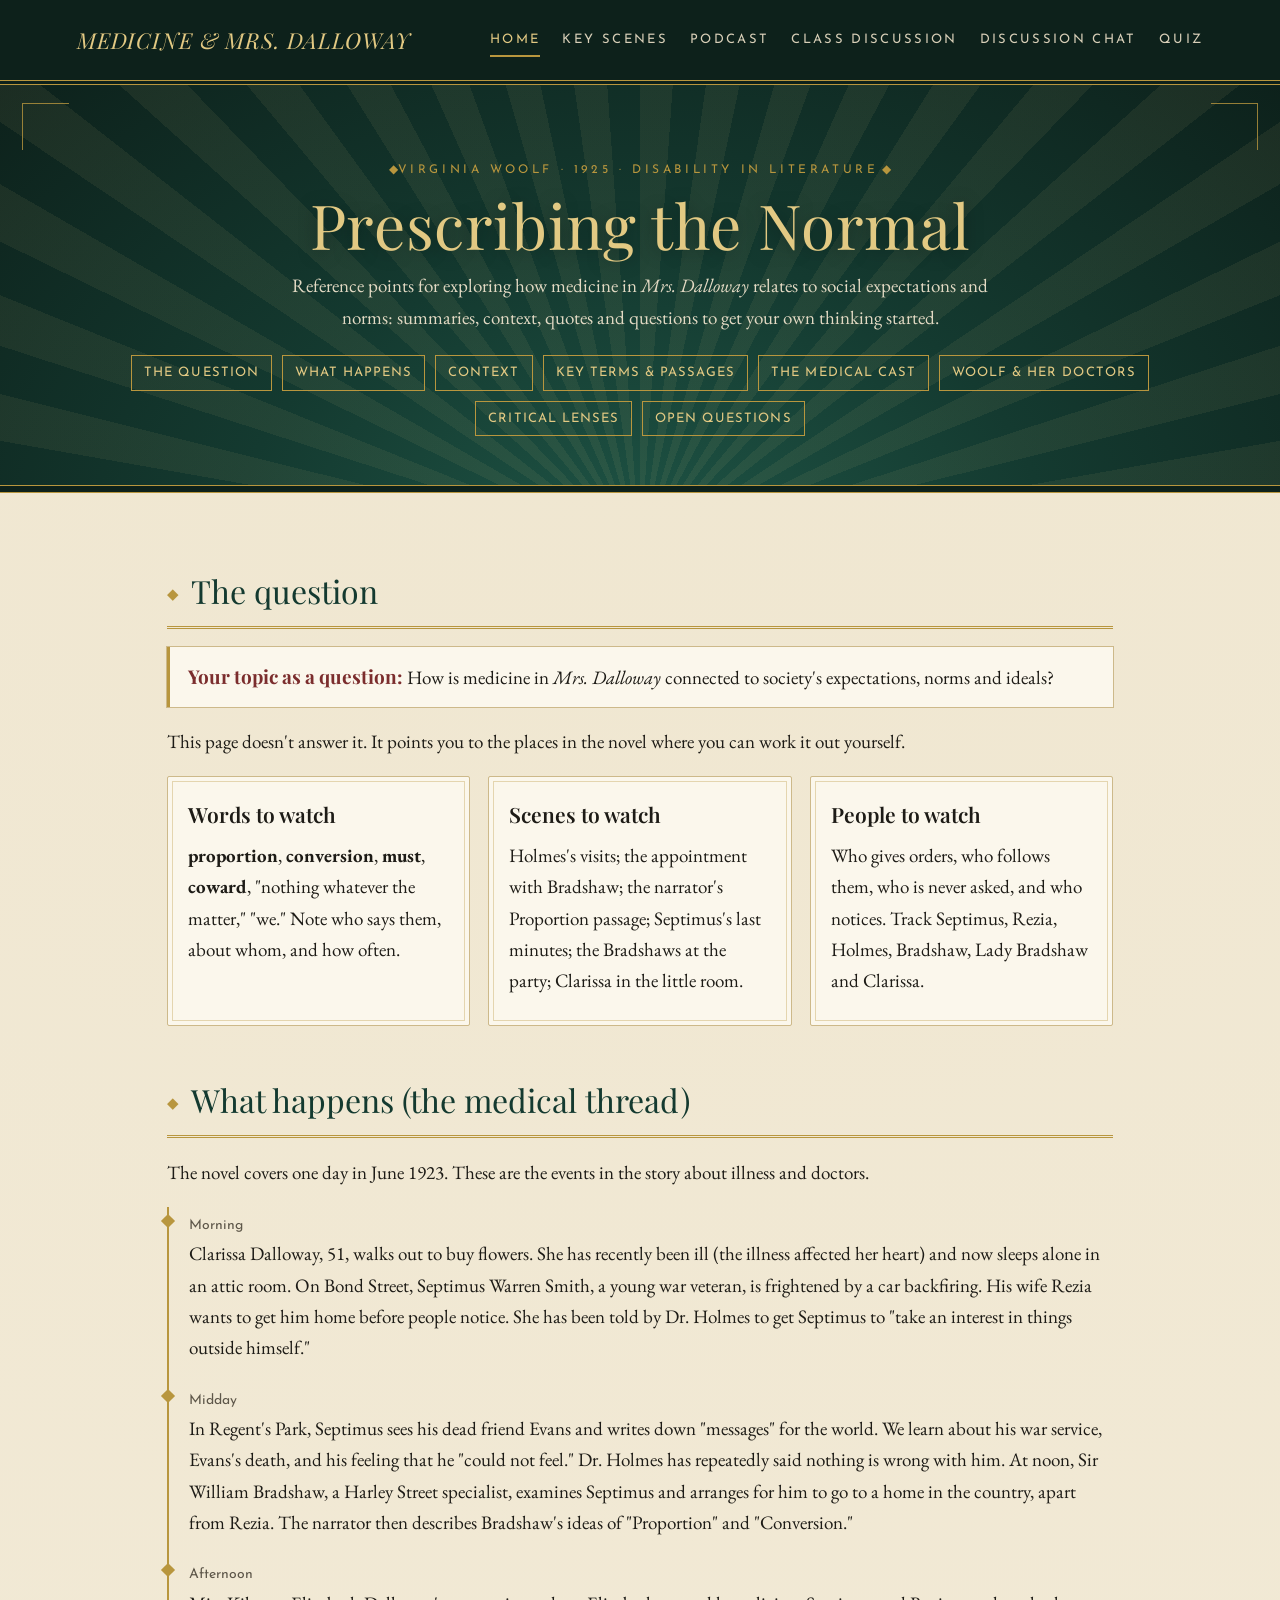
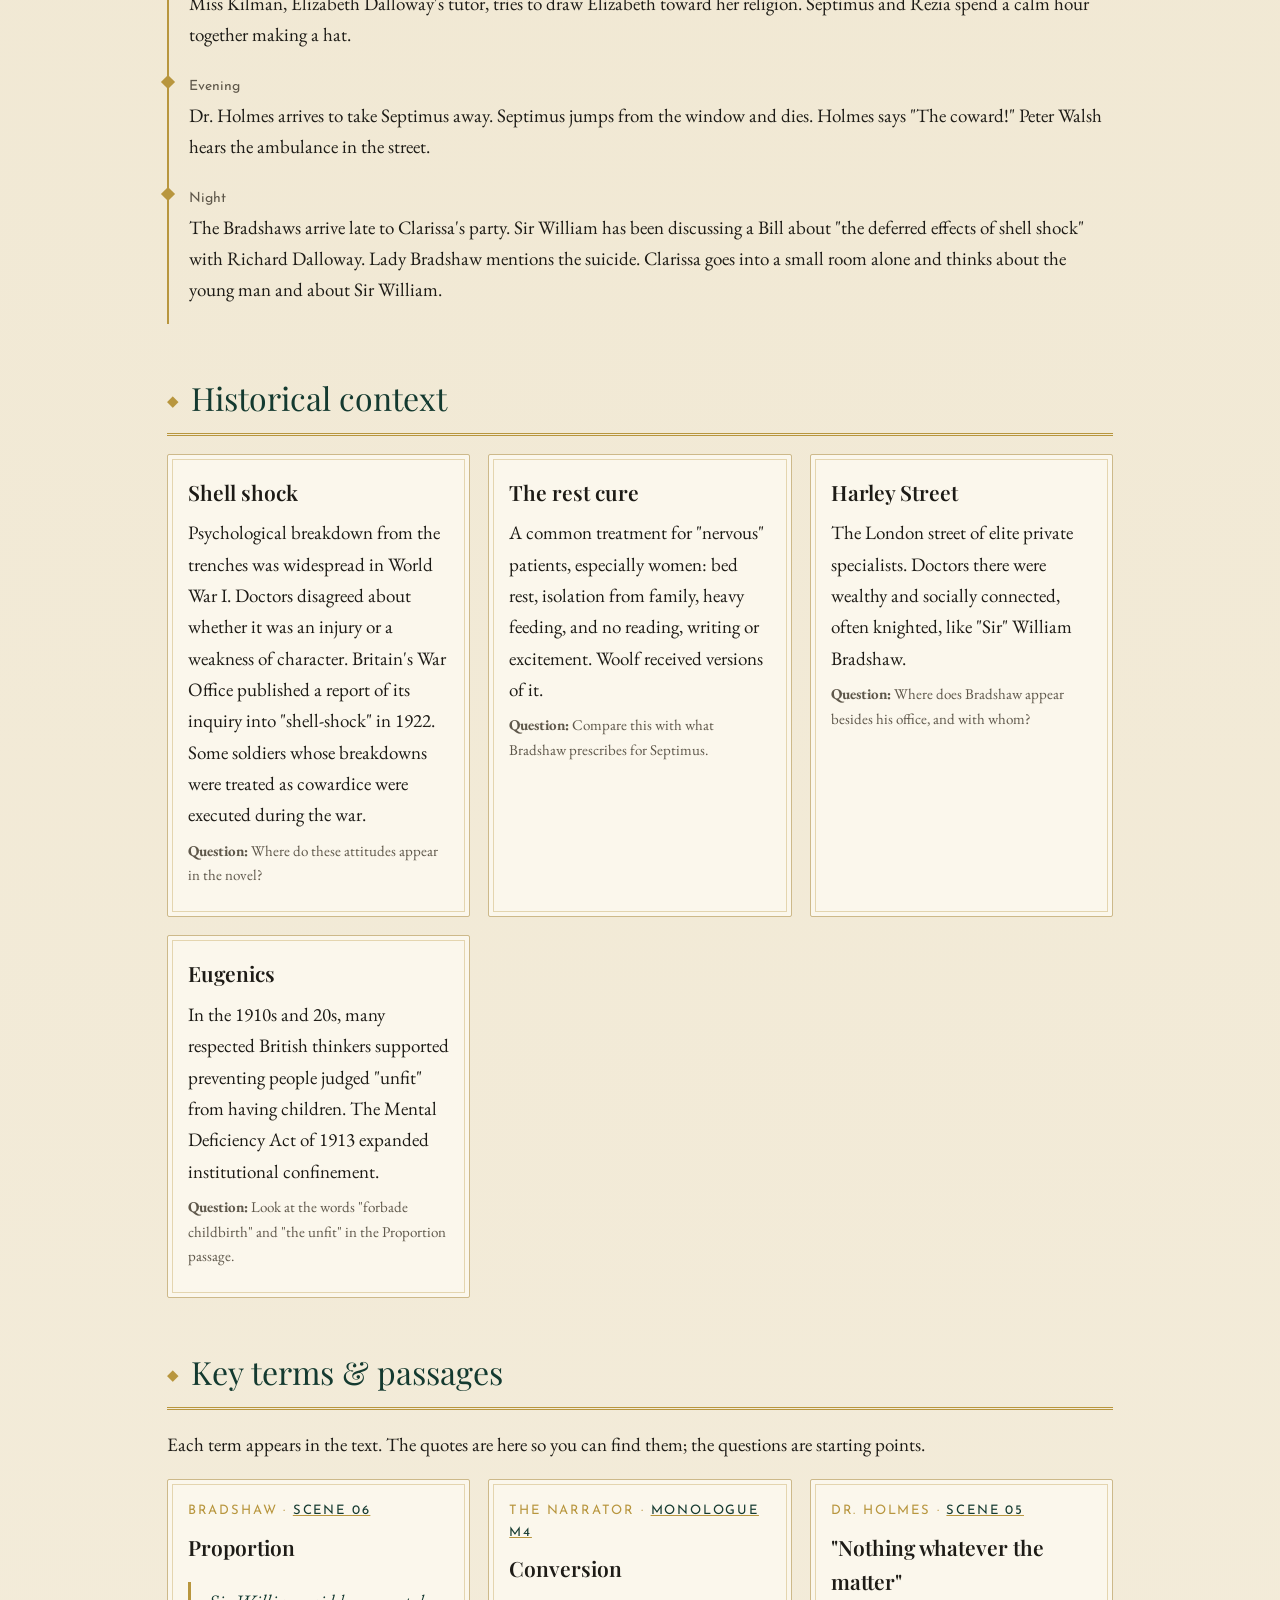
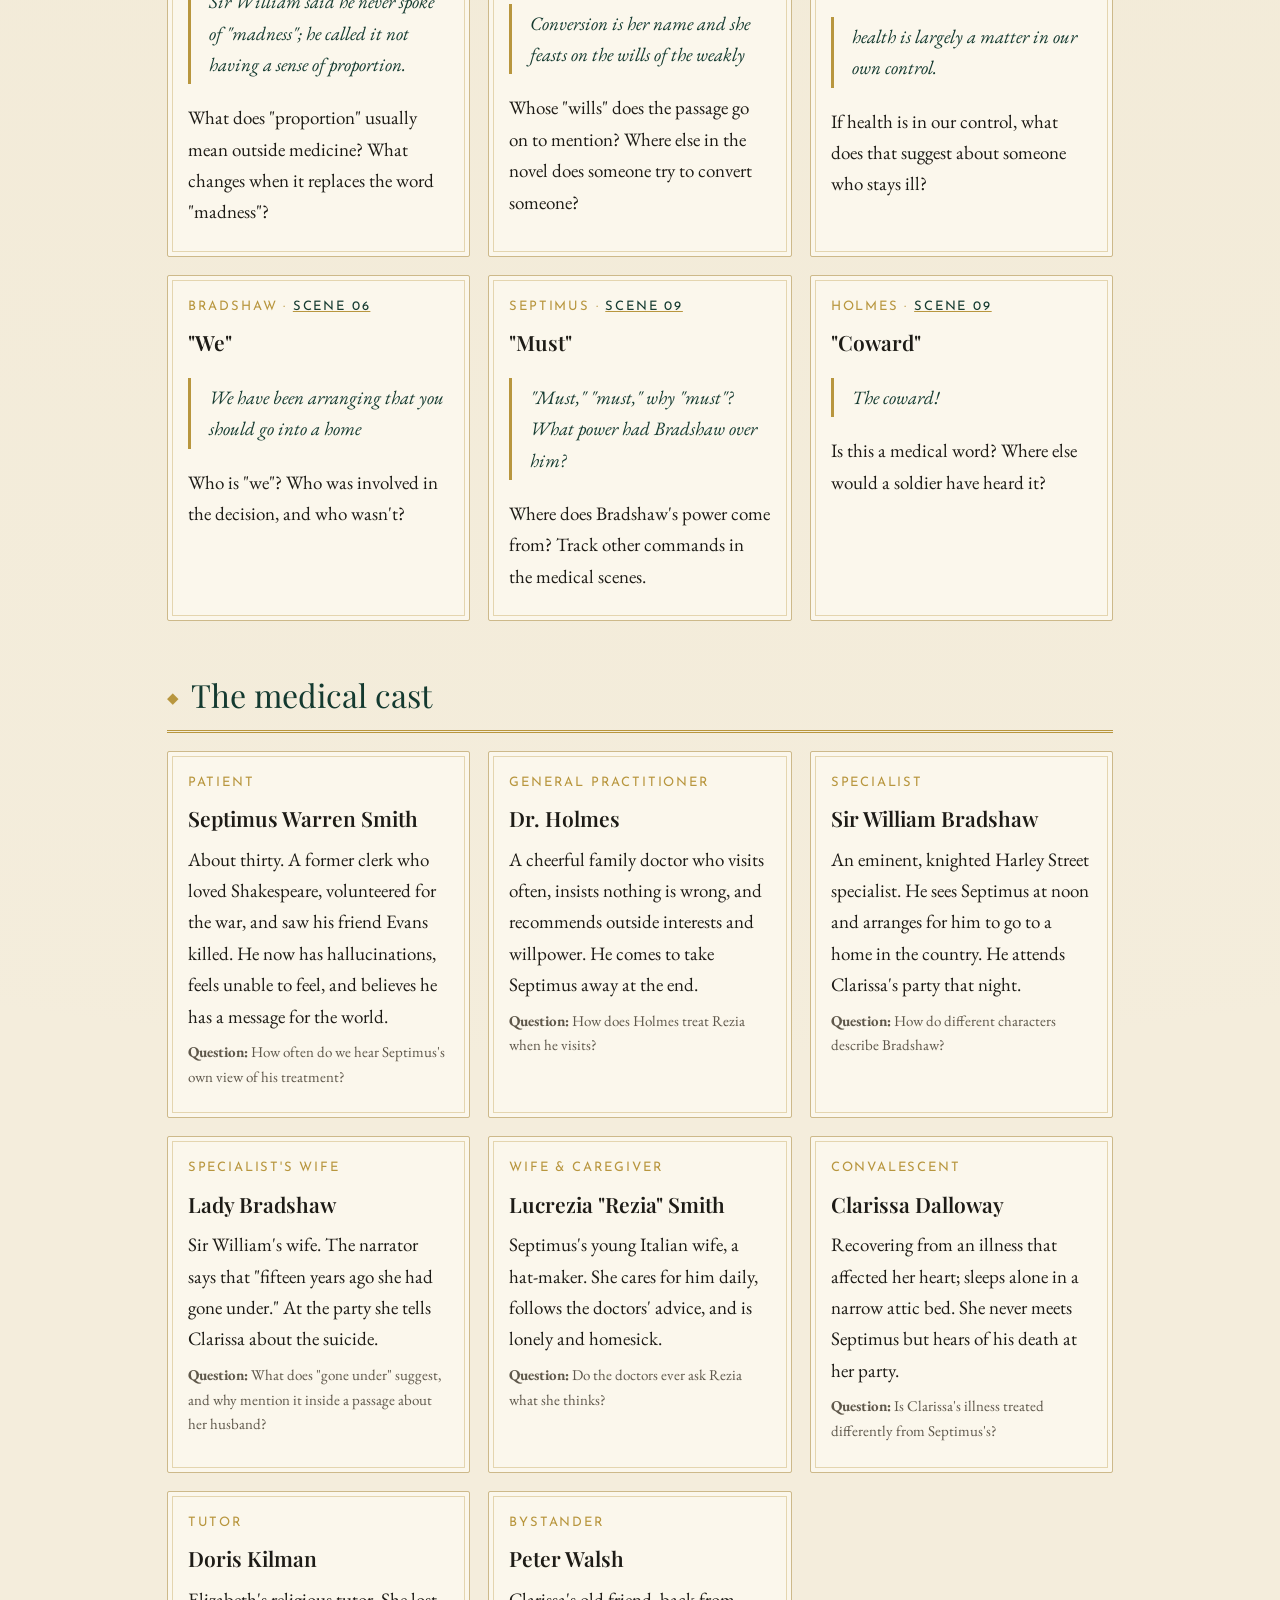
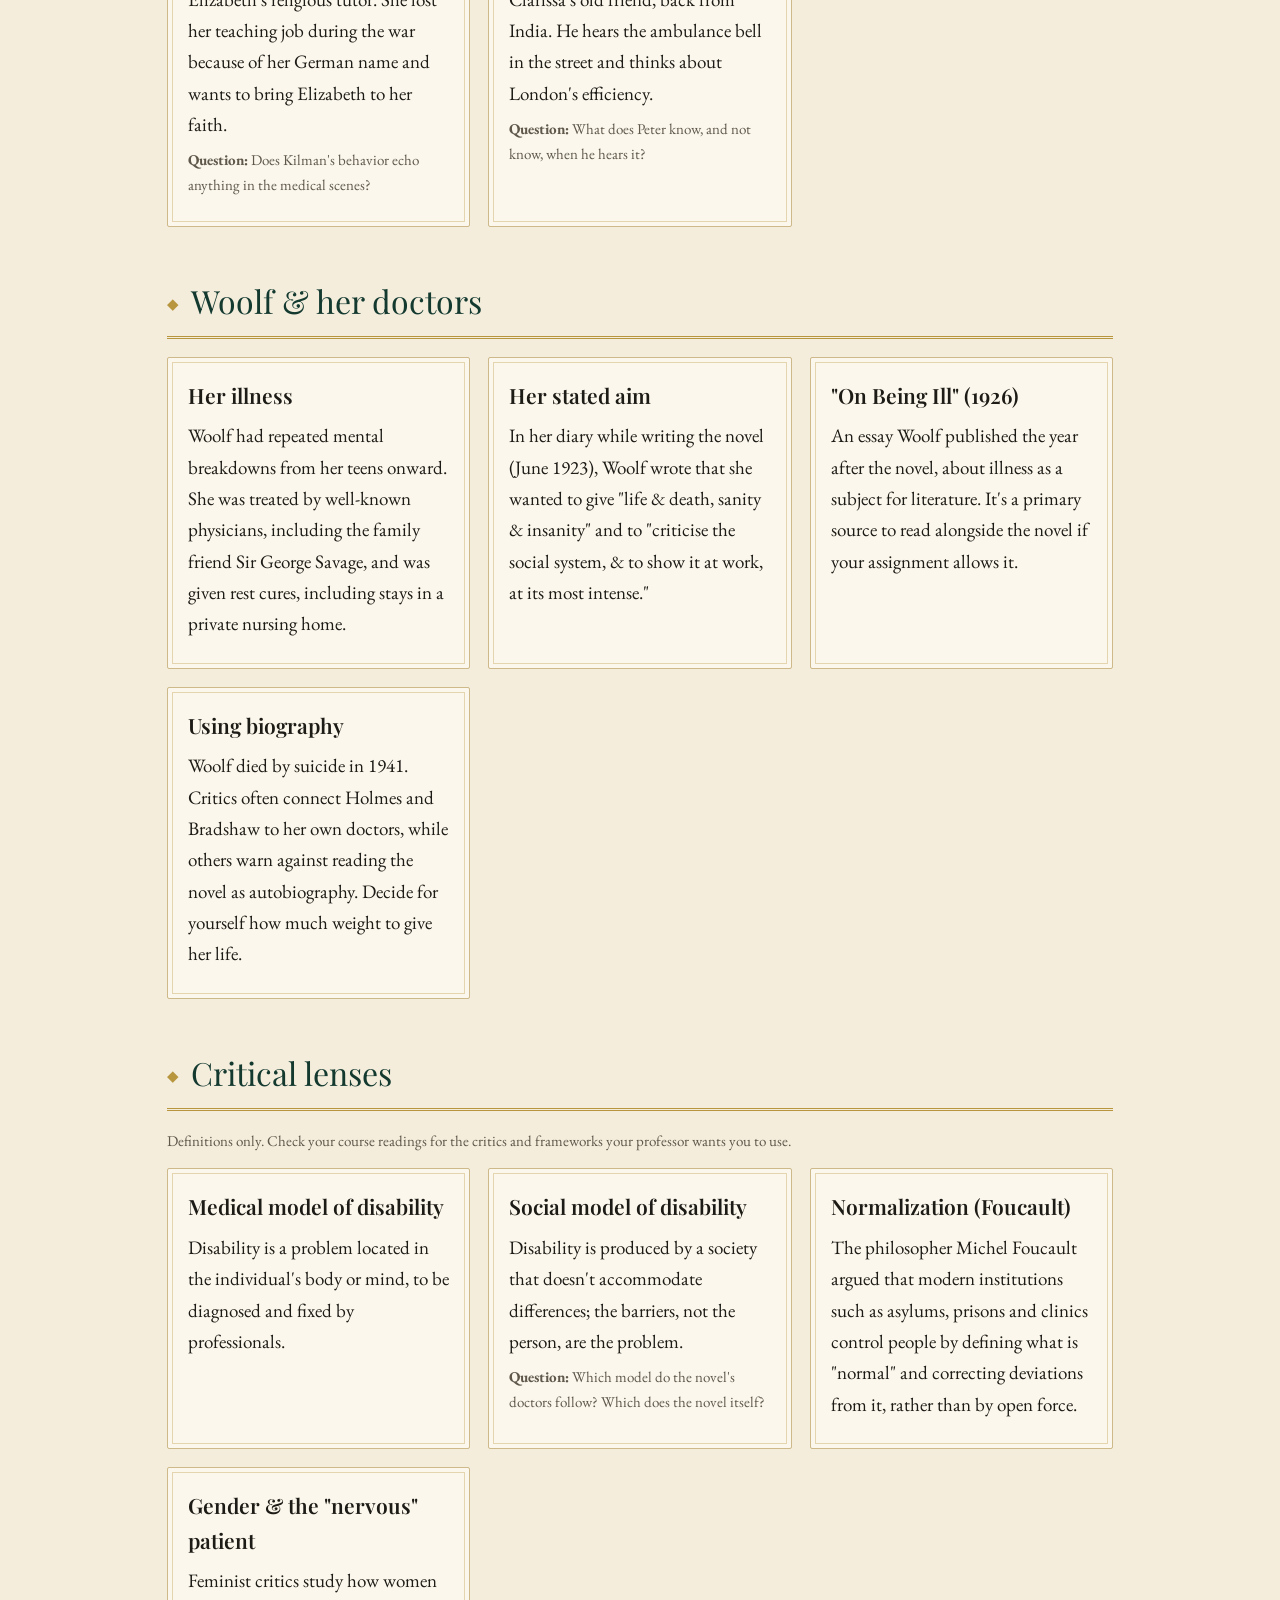
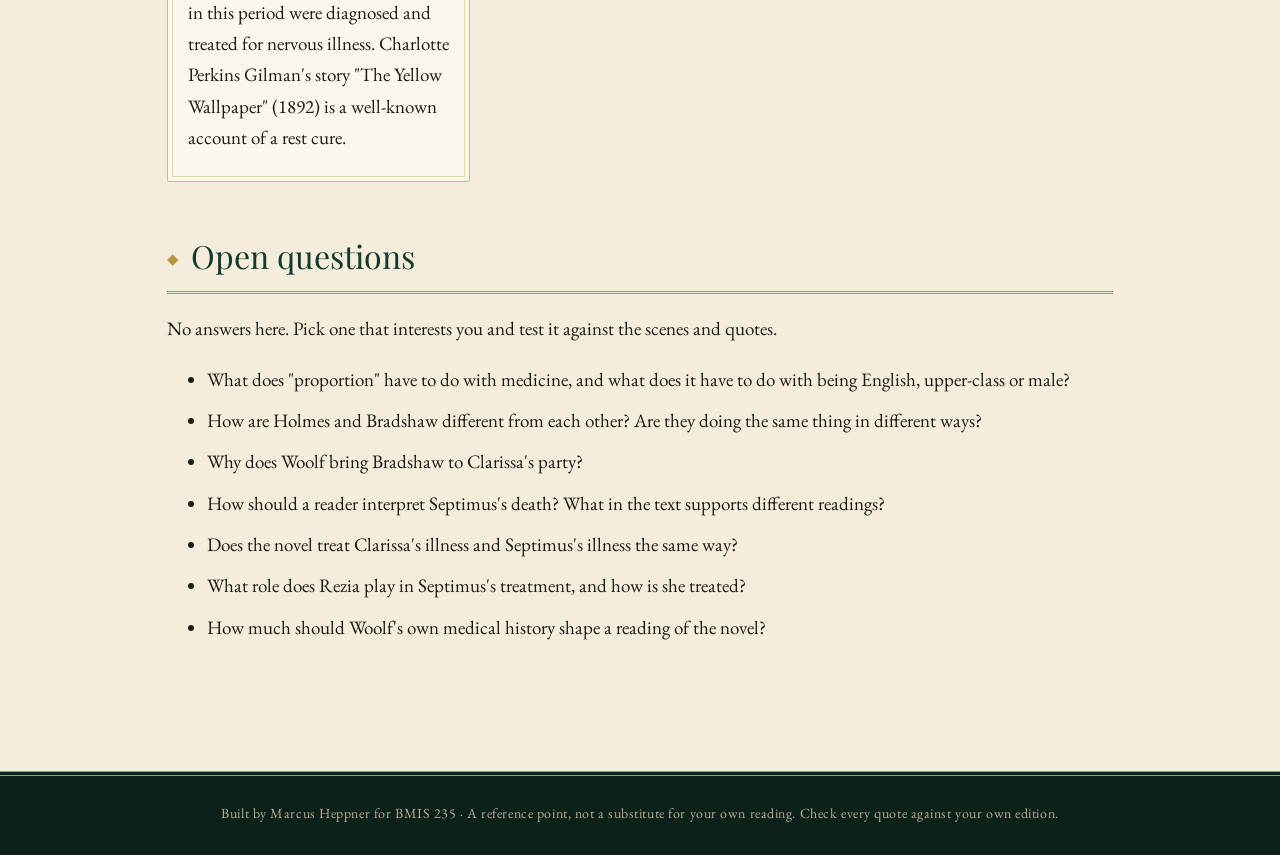
==== commit 4422e4a3: "Split class notes into a Class Discussion page and a Discussion Chat Class Discussion organizes the " ====
--- a/index.html
+++ b/index.html
@@ -12,7 +12,7 @@
 <meta name="viewport" content="width=device-width, initial-scale=1">
 <meta name="author" content="Marcus Heppner">
 <title>Medicine &amp; the Normal in Mrs. Dalloway</title>
-<link rel="stylesheet" href="styles.css?v=11">
+<link rel="stylesheet" href="styles.css?v=12">
 </head>
 <body>
 
@@ -21,7 +21,8 @@
     <a class="active" href="index.html">Home</a>
     <a href="scenes.html">Key Scenes</a>
     <a href="podcast.html">Podcast</a>
-    <a href="notes.html">Class Notes Chat</a>
+    <a href="discussion.html">Class Discussion</a>
+    <a href="notes.html">Discussion Chat</a>
     <a href="quiz.html">Quiz</a>
 </nav>
 
--- a/styles.css
+++ b/styles.css
@@ -558,3 +558,16 @@
 .checklist li.met .tick { color: #4f7a5a; }
 .checklist li.unmet .tick { color: var(--muted); }
 .checklist .hint { display: block; margin-left: 24px; font-size: 15px; color: var(--muted); font-style: italic; }
+
+/* class discussion */
+.kicker[style] { margin-bottom: 12px; }
+h3.sub { margin: 22px 0 8px; font-family: var(--sans); font-size: 14px; letter-spacing: .14em; text-transform: uppercase; color: var(--gold); }
+.disc-quote { background: var(--card); border: 1px solid var(--line); padding: 12px 16px; margin-bottom: 10px; }
+.disc-quote blockquote { margin: 0 0 4px; }
+.flow { display: flex; flex-direction: column; align-items: flex-start; gap: 2px; margin-top: 12px; font-family: var(--sans); font-size: 14px; }
+.flow span { background: var(--paper-2); padding: 4px 10px; border-left: 2px solid var(--gold); }
+.flow span.arrow { background: none; border: 0; color: var(--gold); padding: 0 14px; }
+.topic-list { display: flex; flex-direction: column; gap: 6px; }
+.topic-btn { text-align: left; font-size: 13px; padding: 7px 10px; }
+.msg.bot ul { margin: 4px 0; padding-left: 20px; }
+.stamp-inline { font-family: var(--sans); font-size: 13px; color: var(--muted); }
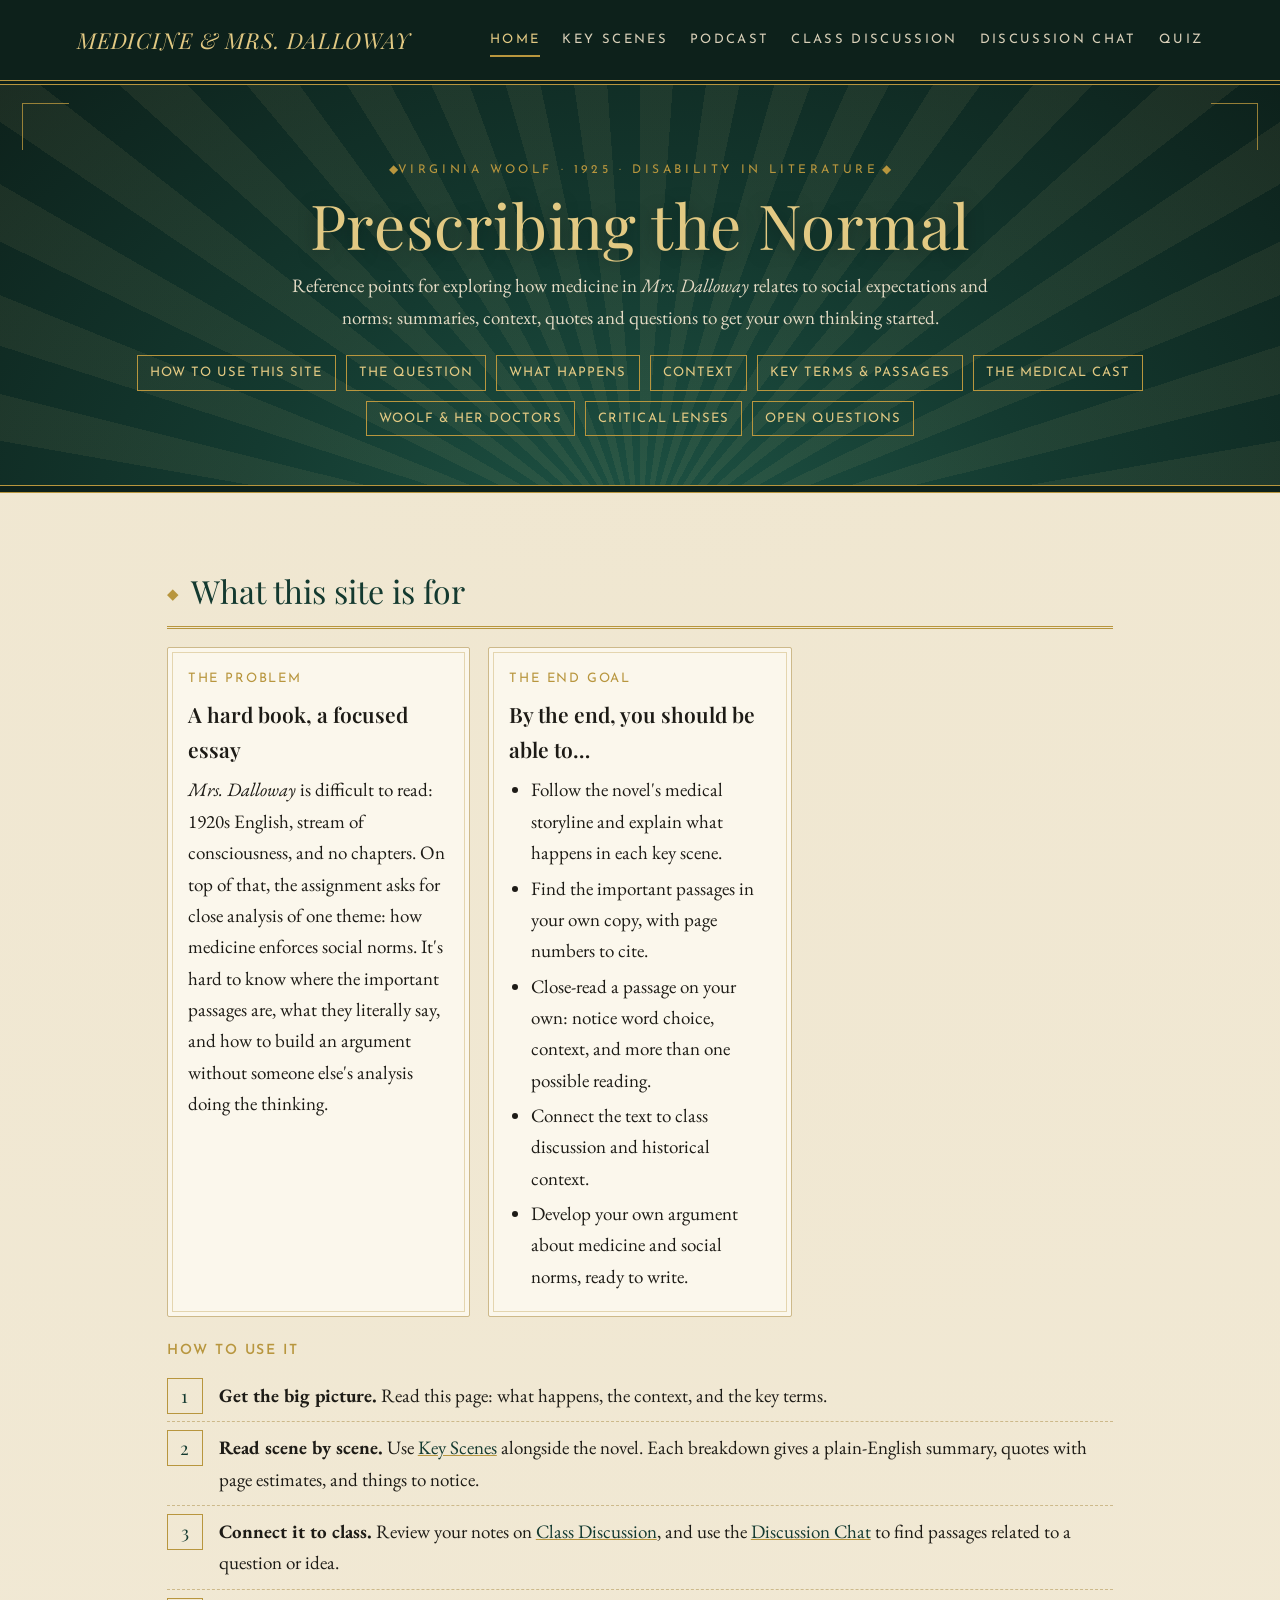
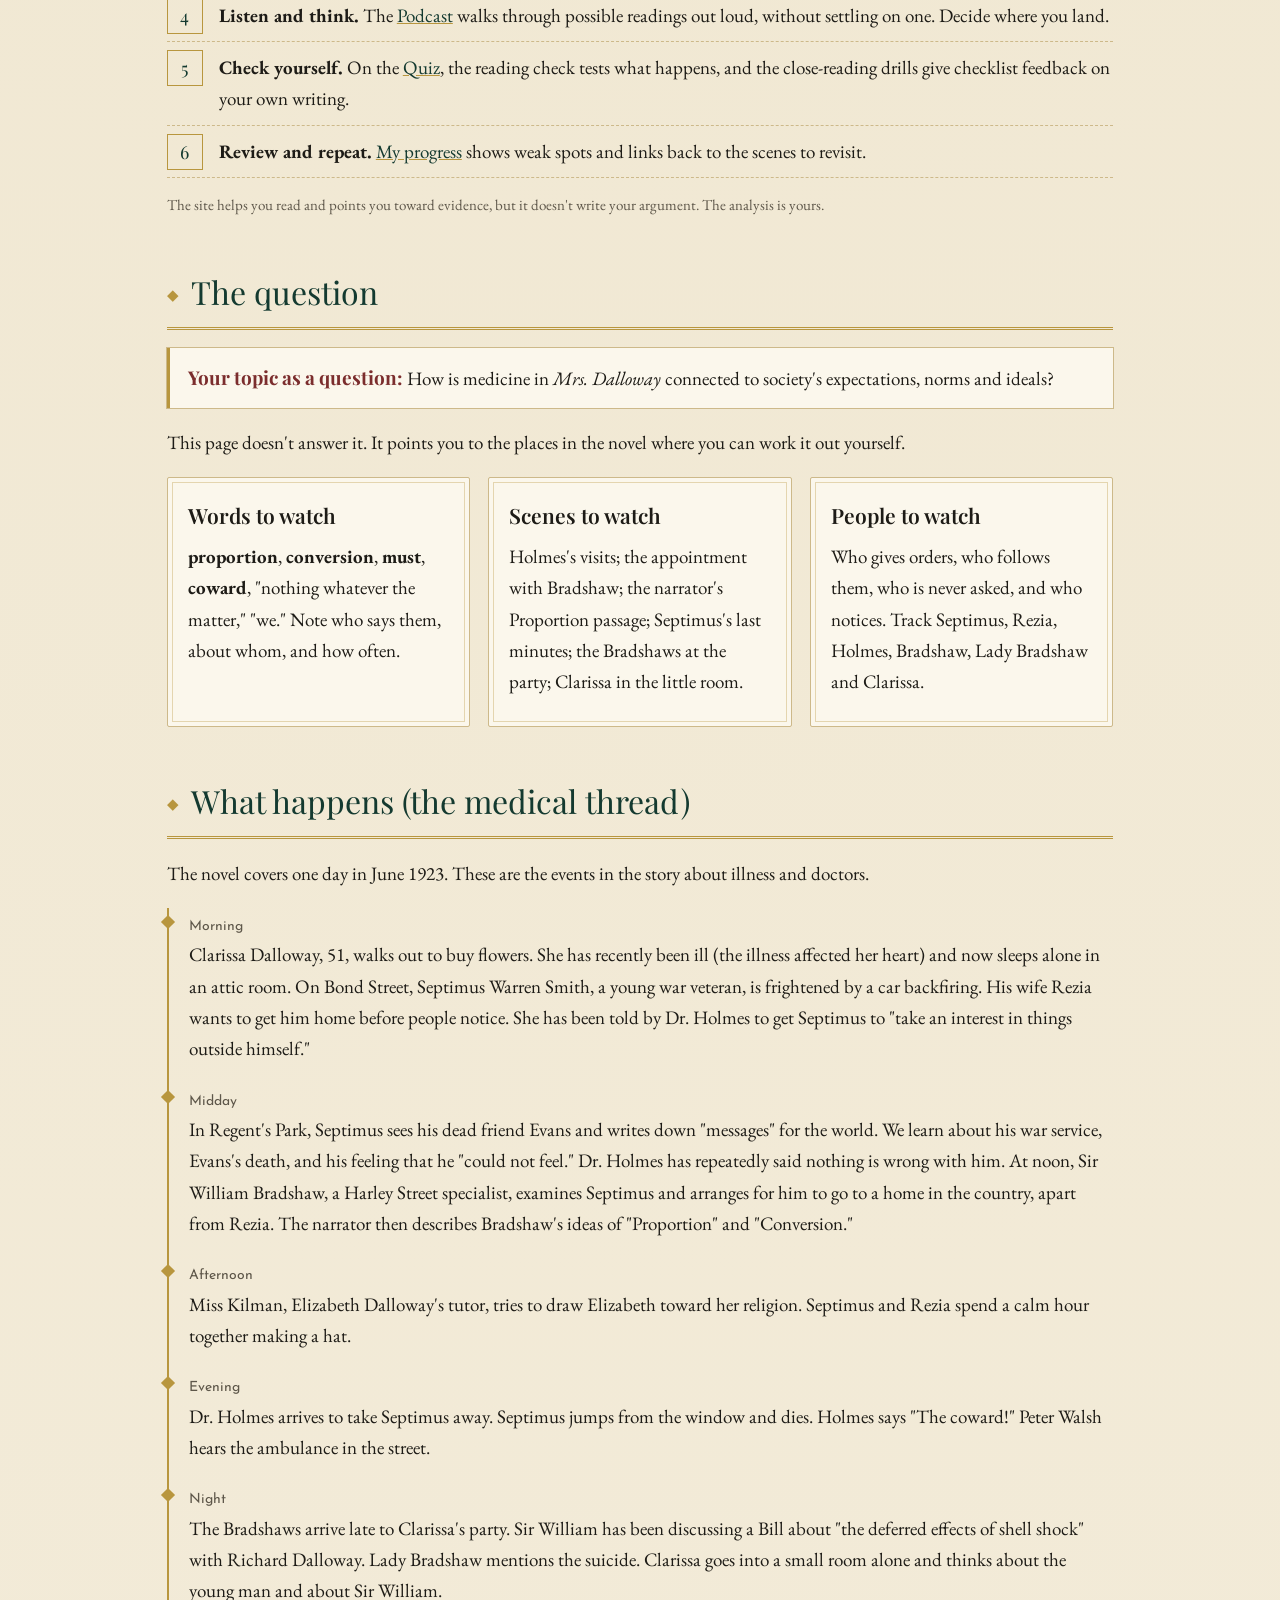
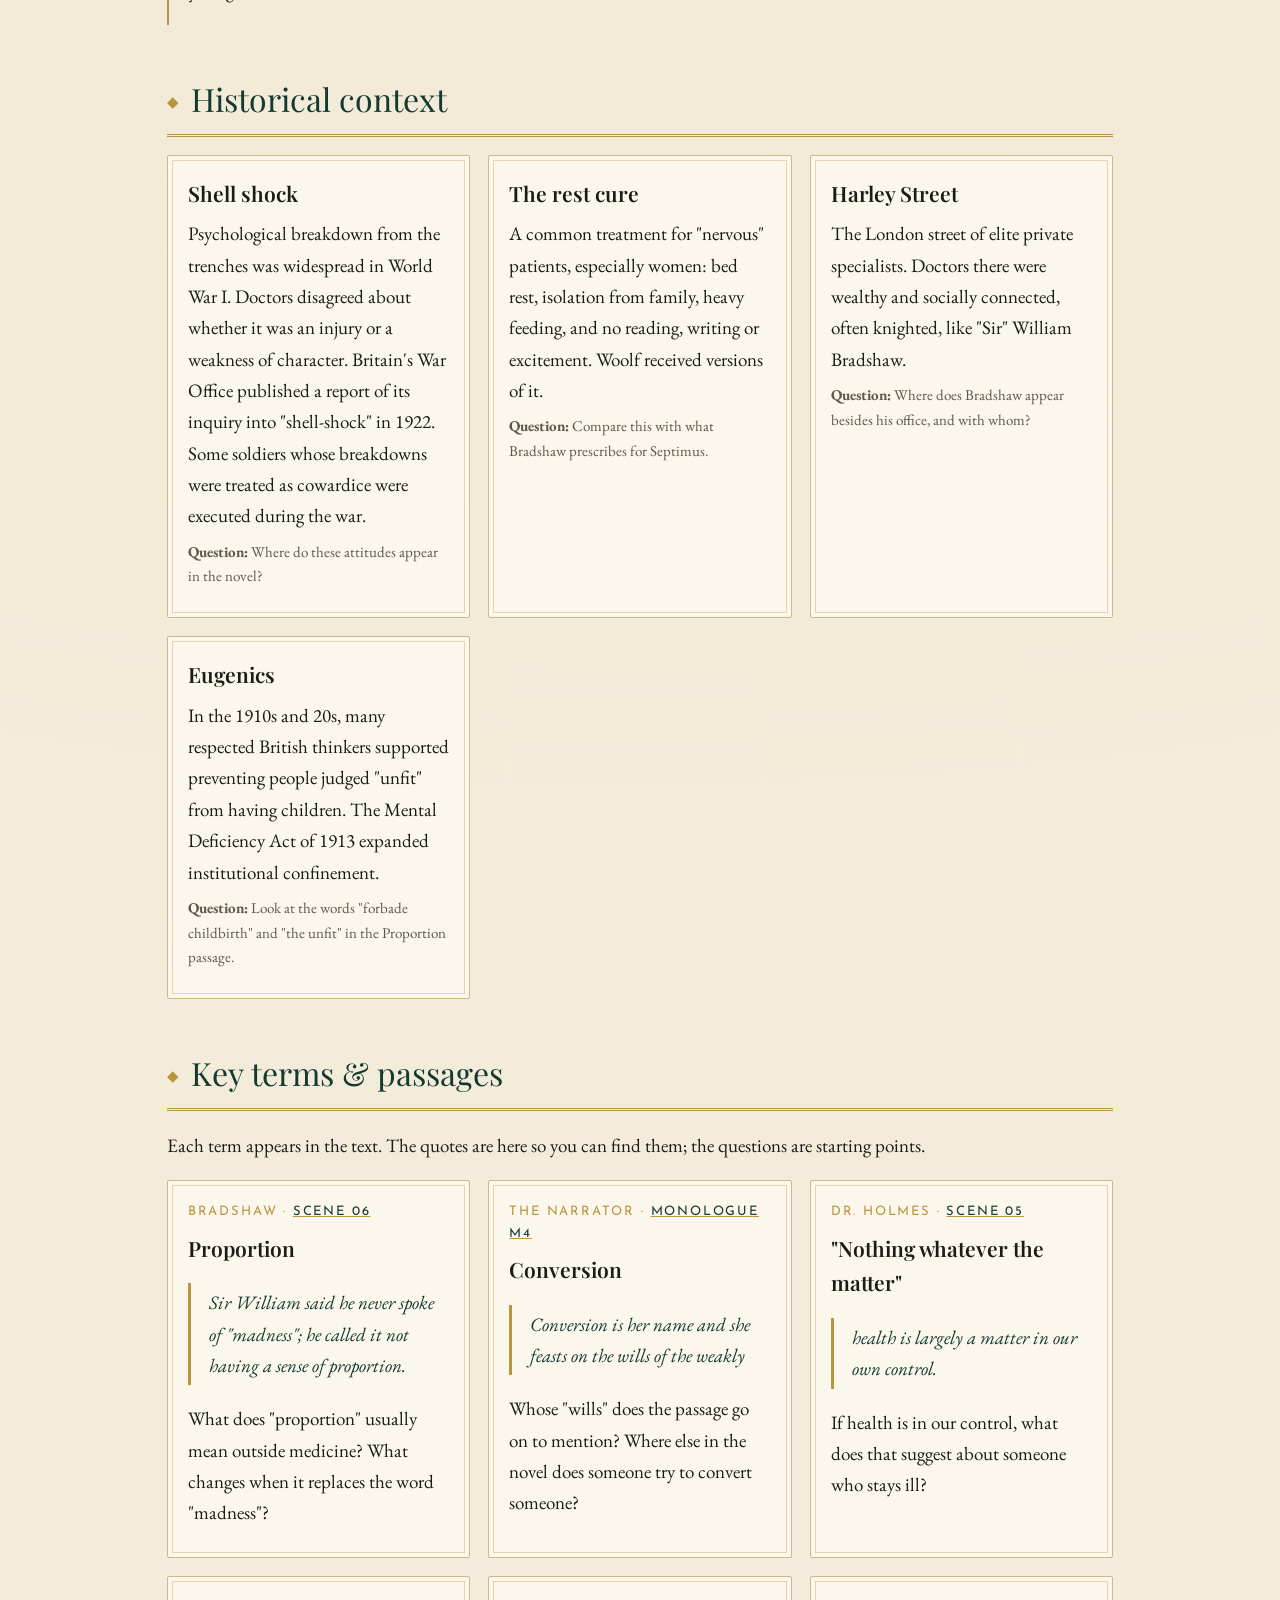
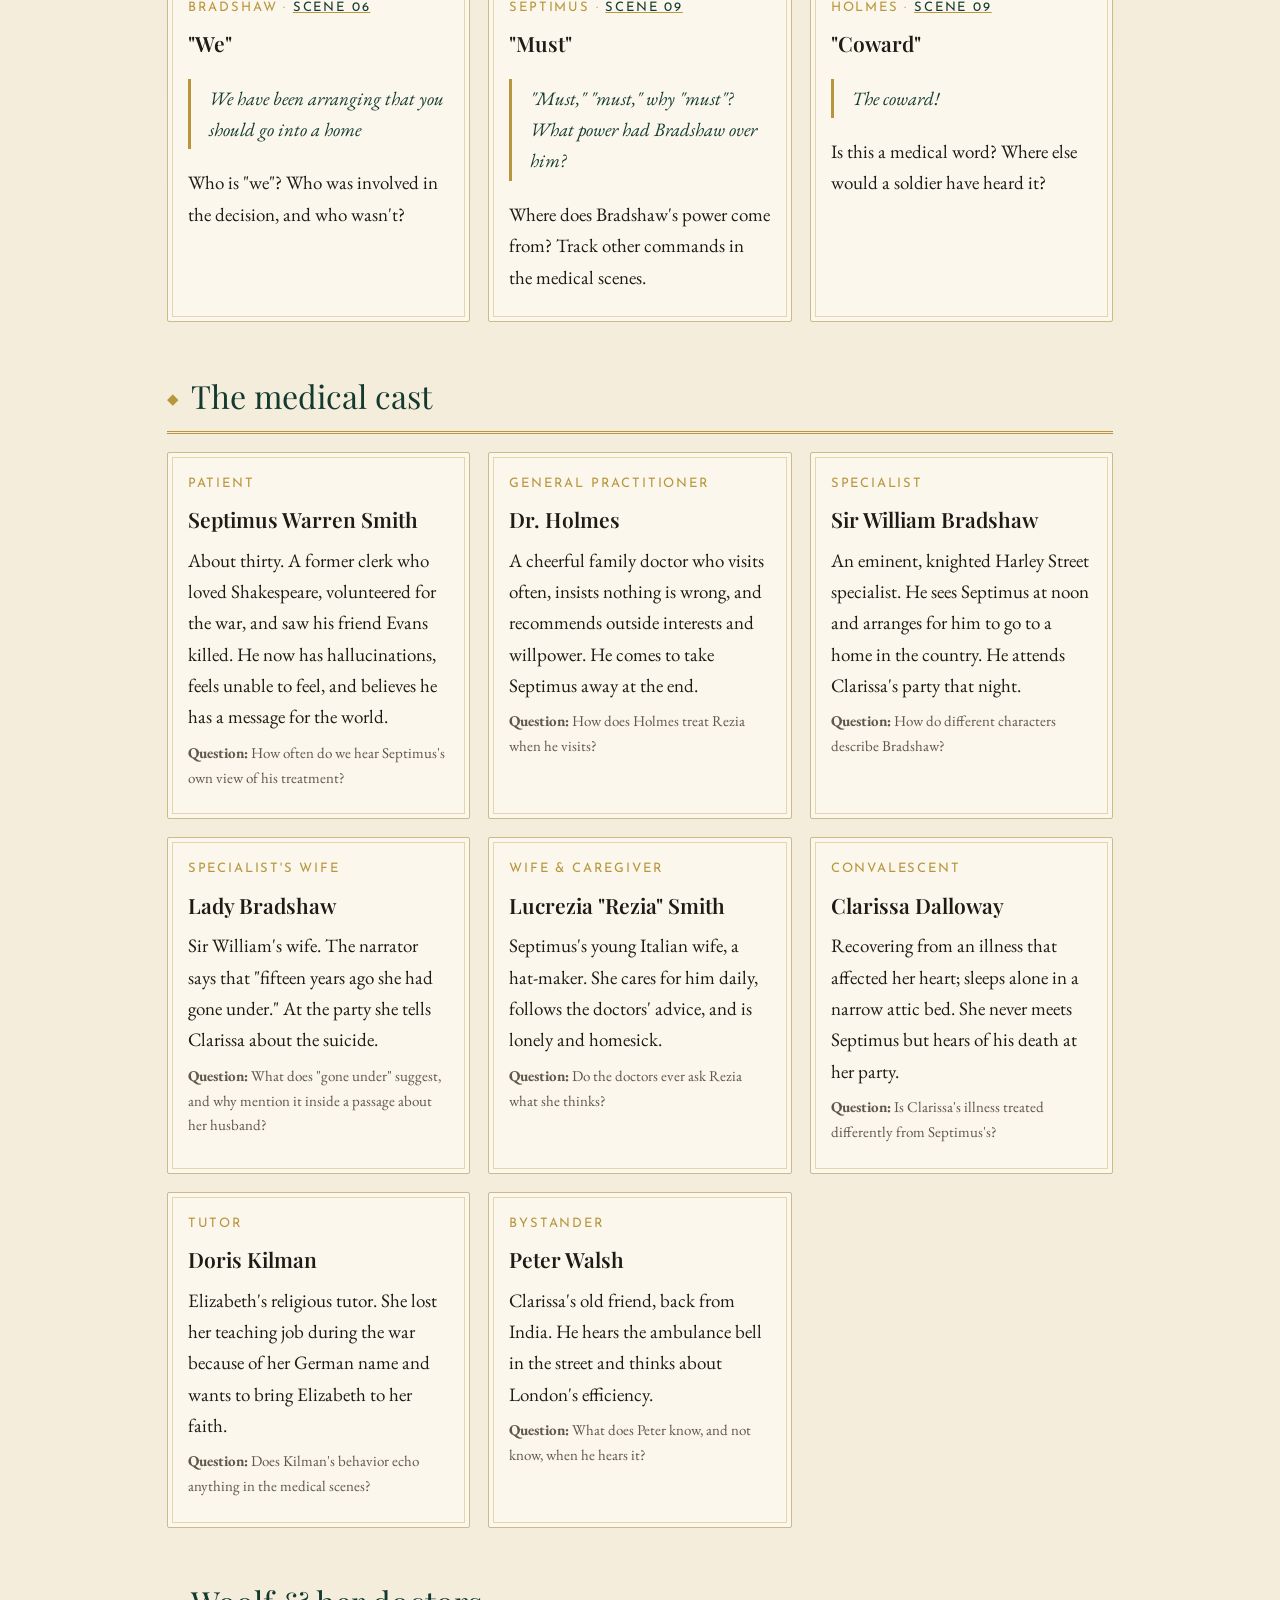
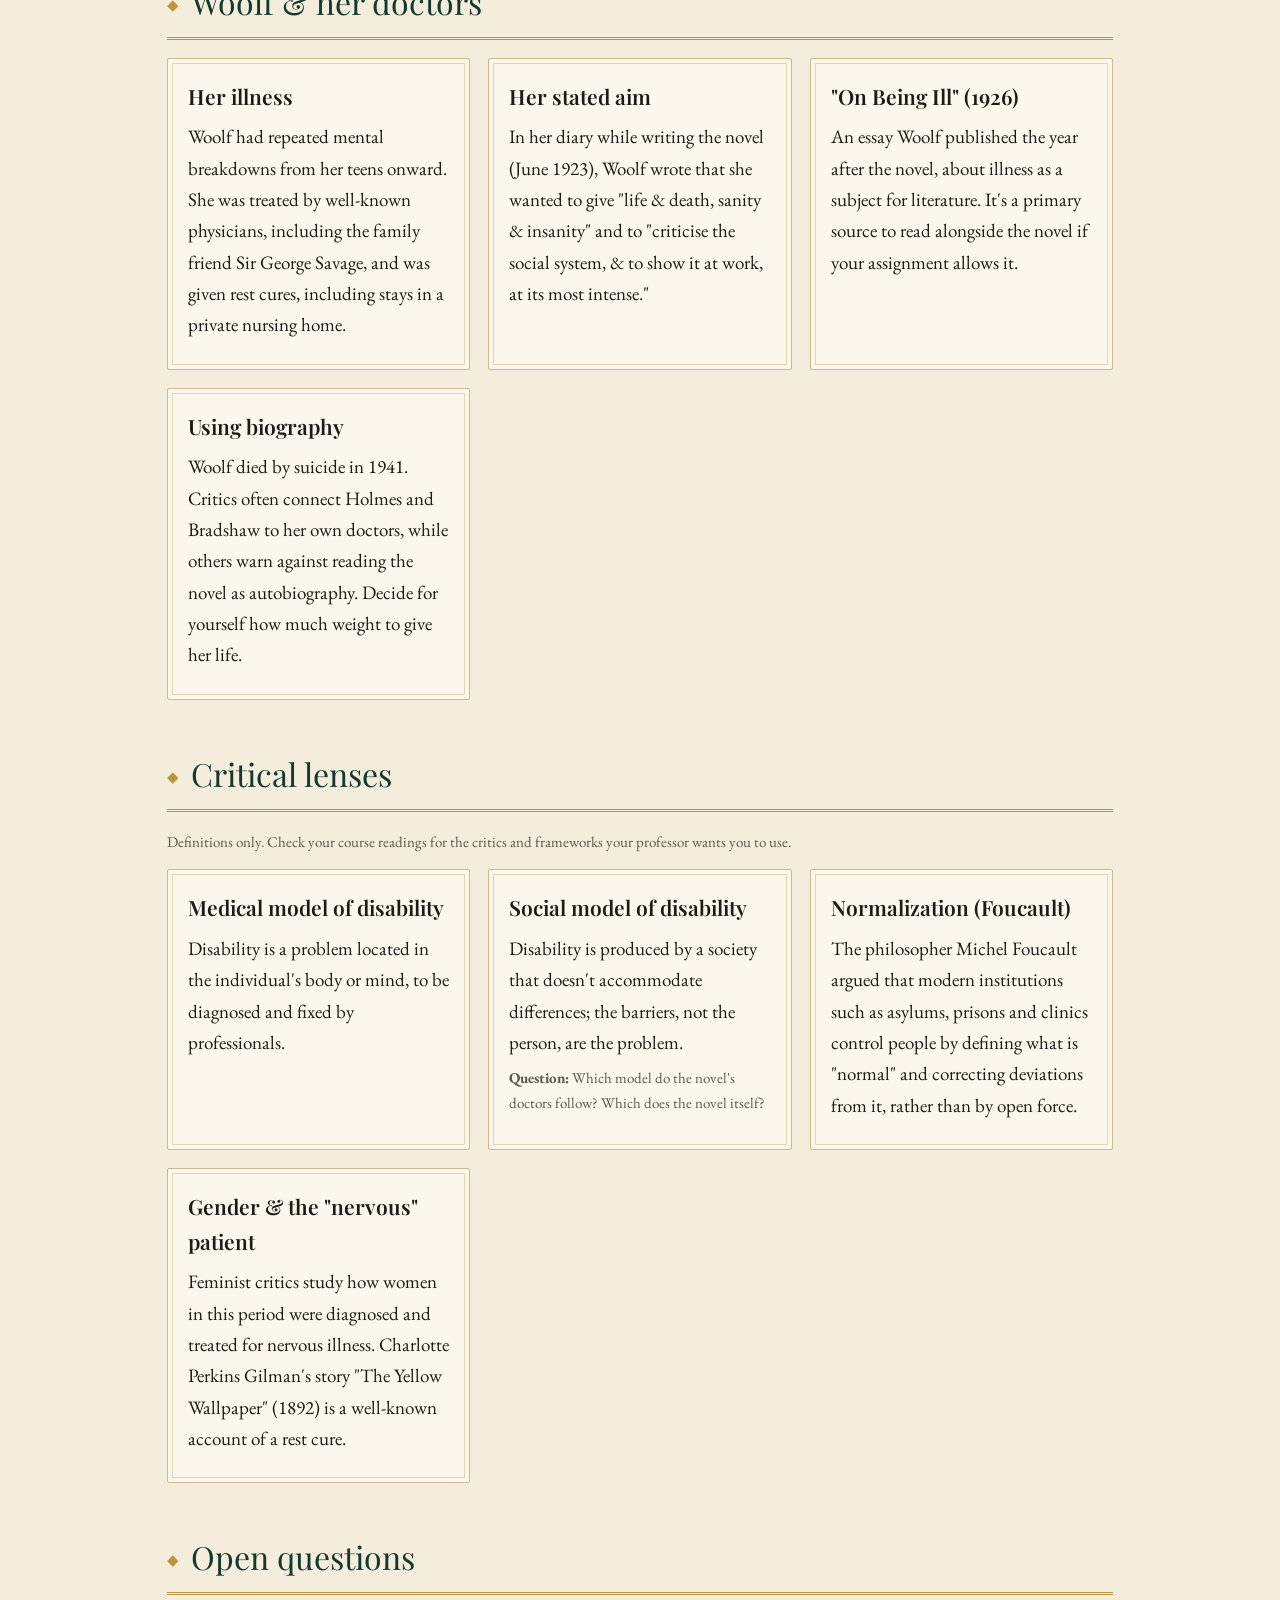
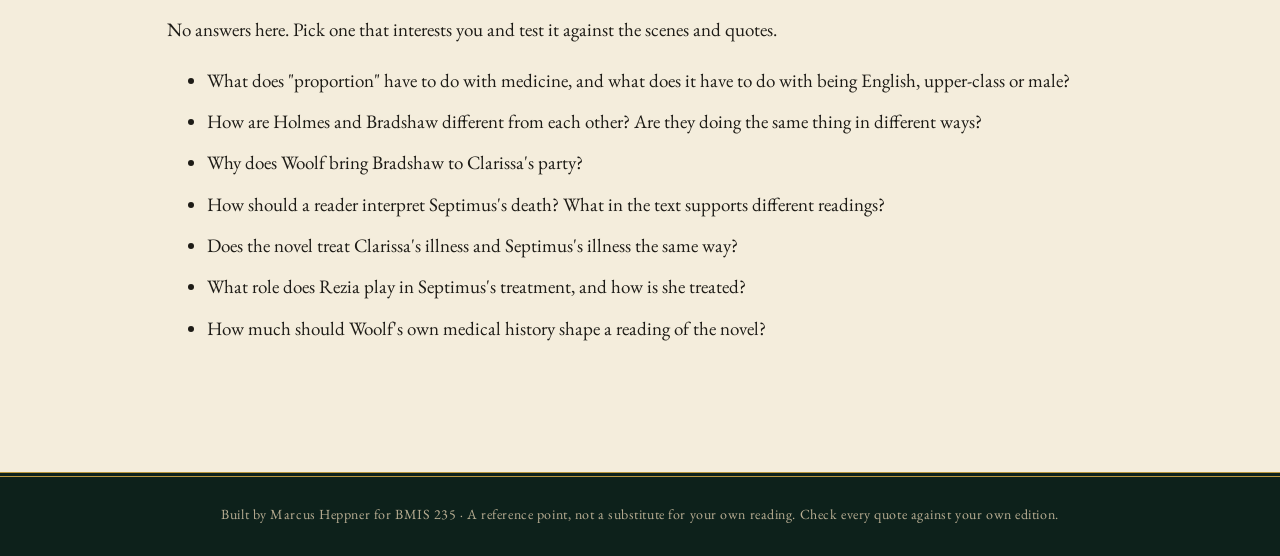
==== commit 712e41aa: "Add purpose, end goal and how-to section; polish for phones - Home: 'What this site is for' with the" ====
--- a/index.html
+++ b/index.html
@@ -12,7 +12,7 @@
 <meta name="viewport" content="width=device-width, initial-scale=1">
 <meta name="author" content="Marcus Heppner">
 <title>Medicine &amp; the Normal in Mrs. Dalloway</title>
-<link rel="stylesheet" href="styles.css?v=12">
+<link rel="stylesheet" href="styles.css?v=15">
 </head>
 <body>
 
@@ -32,6 +32,7 @@
     <p>Reference points for exploring how medicine in <em>Mrs. Dalloway</em> relates to social expectations and norms:
        summaries, context, quotes and questions to get your own thinking started.</p>
     <div class="toc">
+        <a href="#about">How to use this site</a>
         <a href="#question">The question</a>
         <a href="#story">What happens</a>
         <a href="#context">Context</a>
@@ -44,6 +45,43 @@
 </header>
 
 <main>
+
+<!-- ===== WHAT THIS SITE IS FOR ===== -->
+<section id="about">
+    <h2>What this site is for</h2>
+    <div class="grid">
+        <div class="card"><div class="role">The problem</div><h3>A hard book, a focused essay</h3>
+            <p><em>Mrs. Dalloway</em> is difficult to read: 1920s English, stream of consciousness, and no chapters. On top of
+            that, the assignment asks for close analysis of one theme: how medicine enforces social norms. It's hard to
+            know where the important passages are, what they literally say, and how to build an argument without
+            someone else's analysis doing the thinking.</p></div>
+        <div class="card"><div class="role">The end goal</div><h3>By the end, you should be able to&hellip;</h3>
+            <ul class="notice-list">
+                <li>Follow the novel's medical storyline and explain what happens in each key scene.</li>
+                <li>Find the important passages in your own copy, with page numbers to cite.</li>
+                <li>Close-read a passage on your own: notice word choice, context, and more than one possible reading.</li>
+                <li>Connect the text to class discussion and historical context.</li>
+                <li>Develop your own argument about medicine and social norms, ready to write.</li>
+            </ul></div>
+    </div>
+
+    <h3 class="sub">How to use it</h3>
+    <ol class="steps">
+        <li><strong>Get the big picture.</strong> Read this page: what happens, the context, and the key terms.</li>
+        <li><strong>Read scene by scene.</strong> Use <a href="scenes.html">Key Scenes</a> alongside the novel. Each breakdown gives
+            a plain-English summary, quotes with page estimates, and things to notice.</li>
+        <li><strong>Connect it to class.</strong> Review your notes on <a href="discussion.html">Class Discussion</a>, and use the
+            <a href="notes.html">Discussion Chat</a> to find passages related to a question or idea.</li>
+        <li><strong>Listen and think.</strong> The <a href="podcast.html">Podcast</a> walks through possible readings out loud,
+            without settling on one. Decide where you land.</li>
+        <li><strong>Check yourself.</strong> On the <a href="quiz.html">Quiz</a>, the reading check tests what happens, and the
+            close-reading drills give checklist feedback on your own writing.</li>
+        <li><strong>Review and repeat.</strong> <a href="quiz.html#progress">My progress</a> shows weak spots and links back to
+            the scenes to revisit.</li>
+    </ol>
+    <p class="note-tip">The site helps you read and points you toward evidence, but it doesn't write your argument. The
+       analysis is yours.</p>
+</section>
 
 <!-- ===== THE QUESTION ===== -->
 <section id="question">
--- a/styles.css
+++ b/styles.css
@@ -501,8 +501,8 @@
 .player-bar { background: var(--card); border: 1px solid var(--line); padding: 14px 16px; margin: 14px 0; box-shadow: inset 0 0 0 4px var(--card), inset 0 0 0 5px rgba(184,150,62,.35); }
 .player-bar select { width: auto; padding: 6px 8px; font-size: 15px; }
 .timeline-row { margin-top: 12px; flex-wrap: nowrap; }
-#progress { flex: 1; height: 8px; background: var(--paper-2); cursor: pointer; position: relative; border: 1px solid var(--line); }
-#progress-fill { height: 100%; width: 0; background: var(--gold); transition: width .25s linear; }
+.timeline-row #progress { flex: 1; height: 8px; background: var(--paper-2); cursor: pointer; position: relative; border: 1px solid var(--line); }
+.timeline-row #progress-fill { height: 100%; width: 0; background: var(--gold); transition: width .25s linear; }
 #clock { font-family: var(--sans); font-size: 14px; letter-spacing: .05em; color: var(--muted); min-width: 92px; text-align: right; }
 .stamp-btn {
     background: none; border: 0; padding: 0 0 0 6px; color: var(--muted);
@@ -571,3 +571,31 @@
 .topic-btn { text-align: left; font-size: 13px; padding: 7px 10px; }
 .msg.bot ul { margin: 4px 0; padding-left: 20px; }
 .stamp-inline { font-family: var(--sans); font-size: 13px; color: var(--muted); }
+
+/* quiz passages */
+.passage { background: #fffdf6; border: 1px solid var(--line); border-left: 3px solid var(--gold); padding: 14px 18px; margin: 12px 0 4px; font-size: 18px; line-height: 1.7; }
+.passage p { margin: 0 0 10px; }
+.passage p:last-child { margin-bottom: 0; }
+.passage mark { background: #f1e2b3; color: var(--ink); padding: 1px 2px; box-shadow: 0 1px 0 var(--gold); }
+.passage-src { margin: 4px 0 10px; font-size: 14px; }
+
+/* how to use */
+.steps { padding-left: 0; list-style: none; counter-reset: step; margin: 0; }
+.steps li { counter-increment: step; position: relative; padding: 10px 0 10px 52px; border-bottom: 1px dashed var(--line); }
+.steps li::before {
+    content: counter(step); position: absolute; left: 0; top: 8px; width: 34px; height: 34px;
+    border: 1px solid var(--gold); color: var(--plum); font-family: var(--display); font-size: 18px;
+    display: flex; align-items: center; justify-content: center;
+}
+.steps li::before { line-height: 1; }
+
+/* phones: a smaller menu that scrolls away instead of covering half the screen */
+@media (max-width: 640px) {
+    nav { position: static; padding: 12px 5vw; gap: 4px 16px; }
+    nav .brand { font-size: 18px; flex-basis: 100%; }
+    nav a { font-size: 12px; letter-spacing: .1em; }
+    header.hero { padding: 48px 6vw 36px; }
+    header.hero::before, header.hero::after { width: 28px; height: 28px; top: 14px; }
+    header.hero::before { left: 14px; } header.hero::after { right: 14px; }
+    .toc a, .chip { font-size: 12px; padding: 5px 10px; }
+}
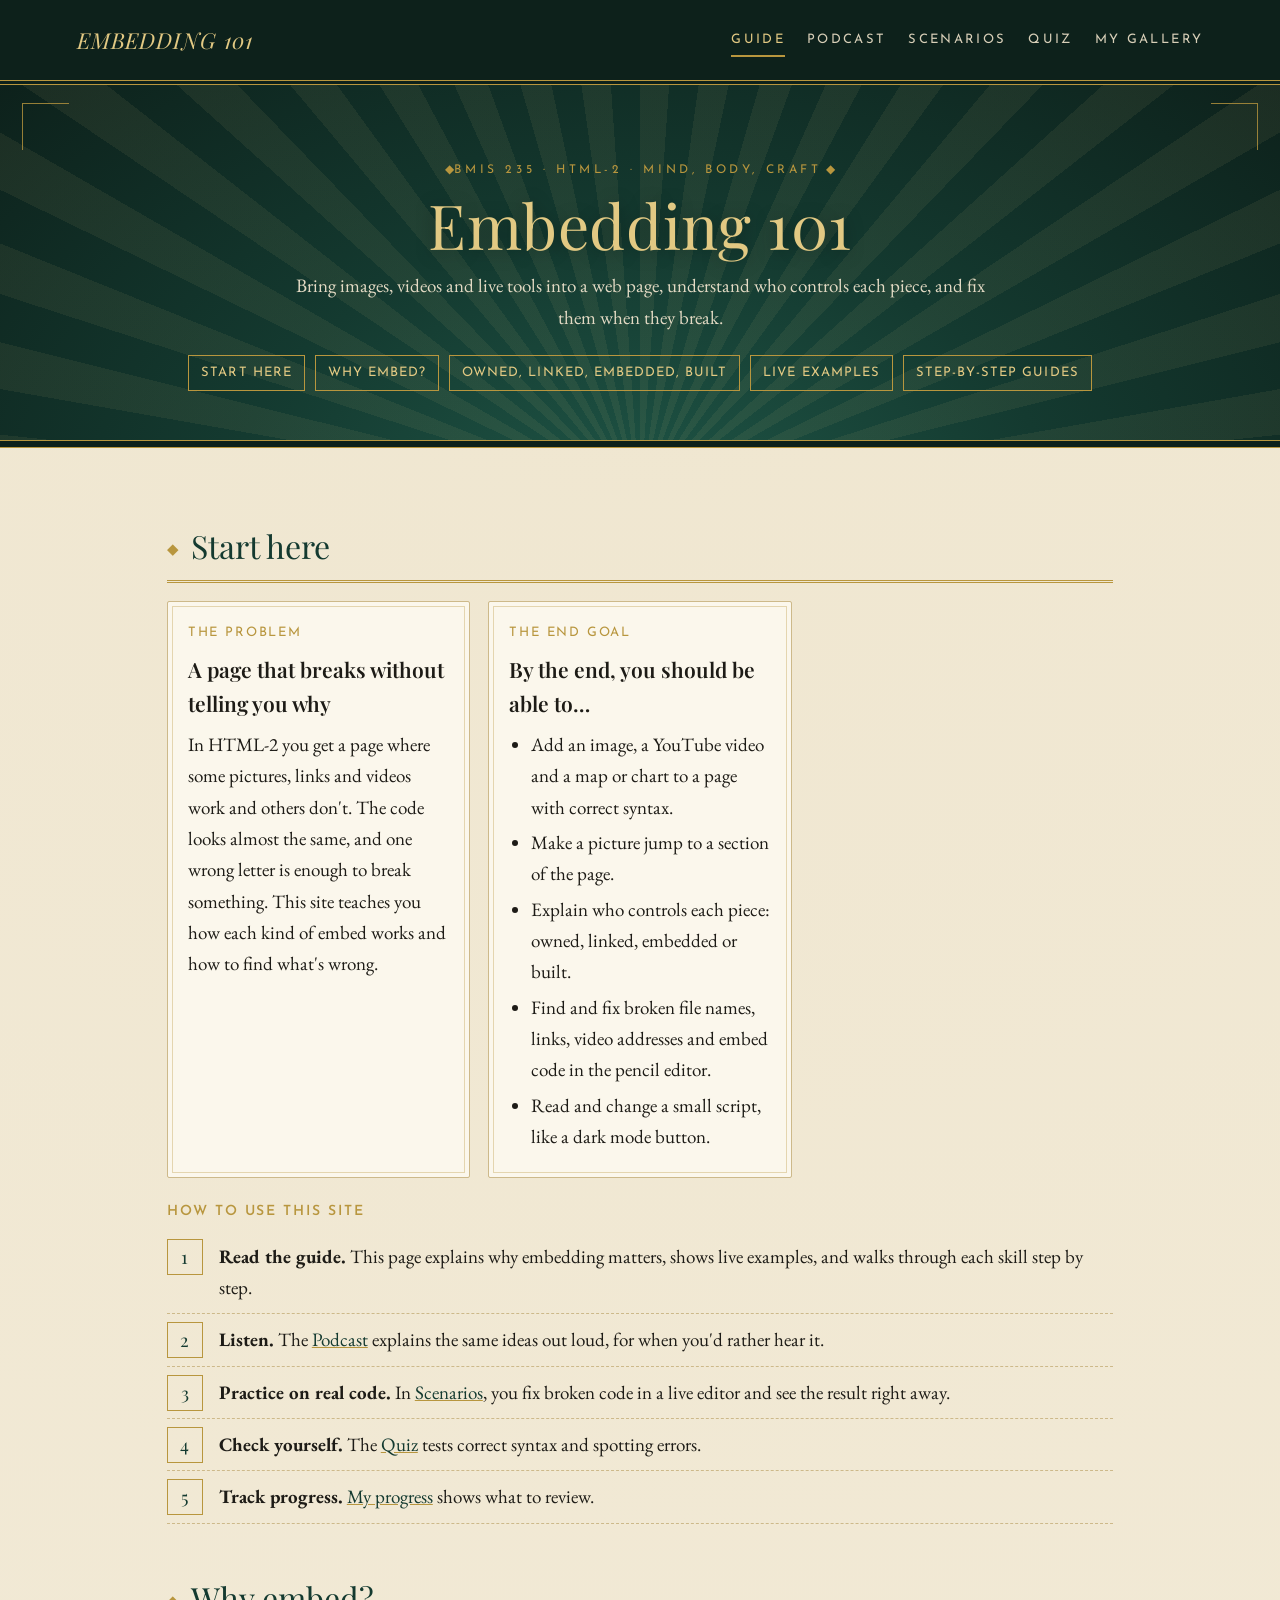
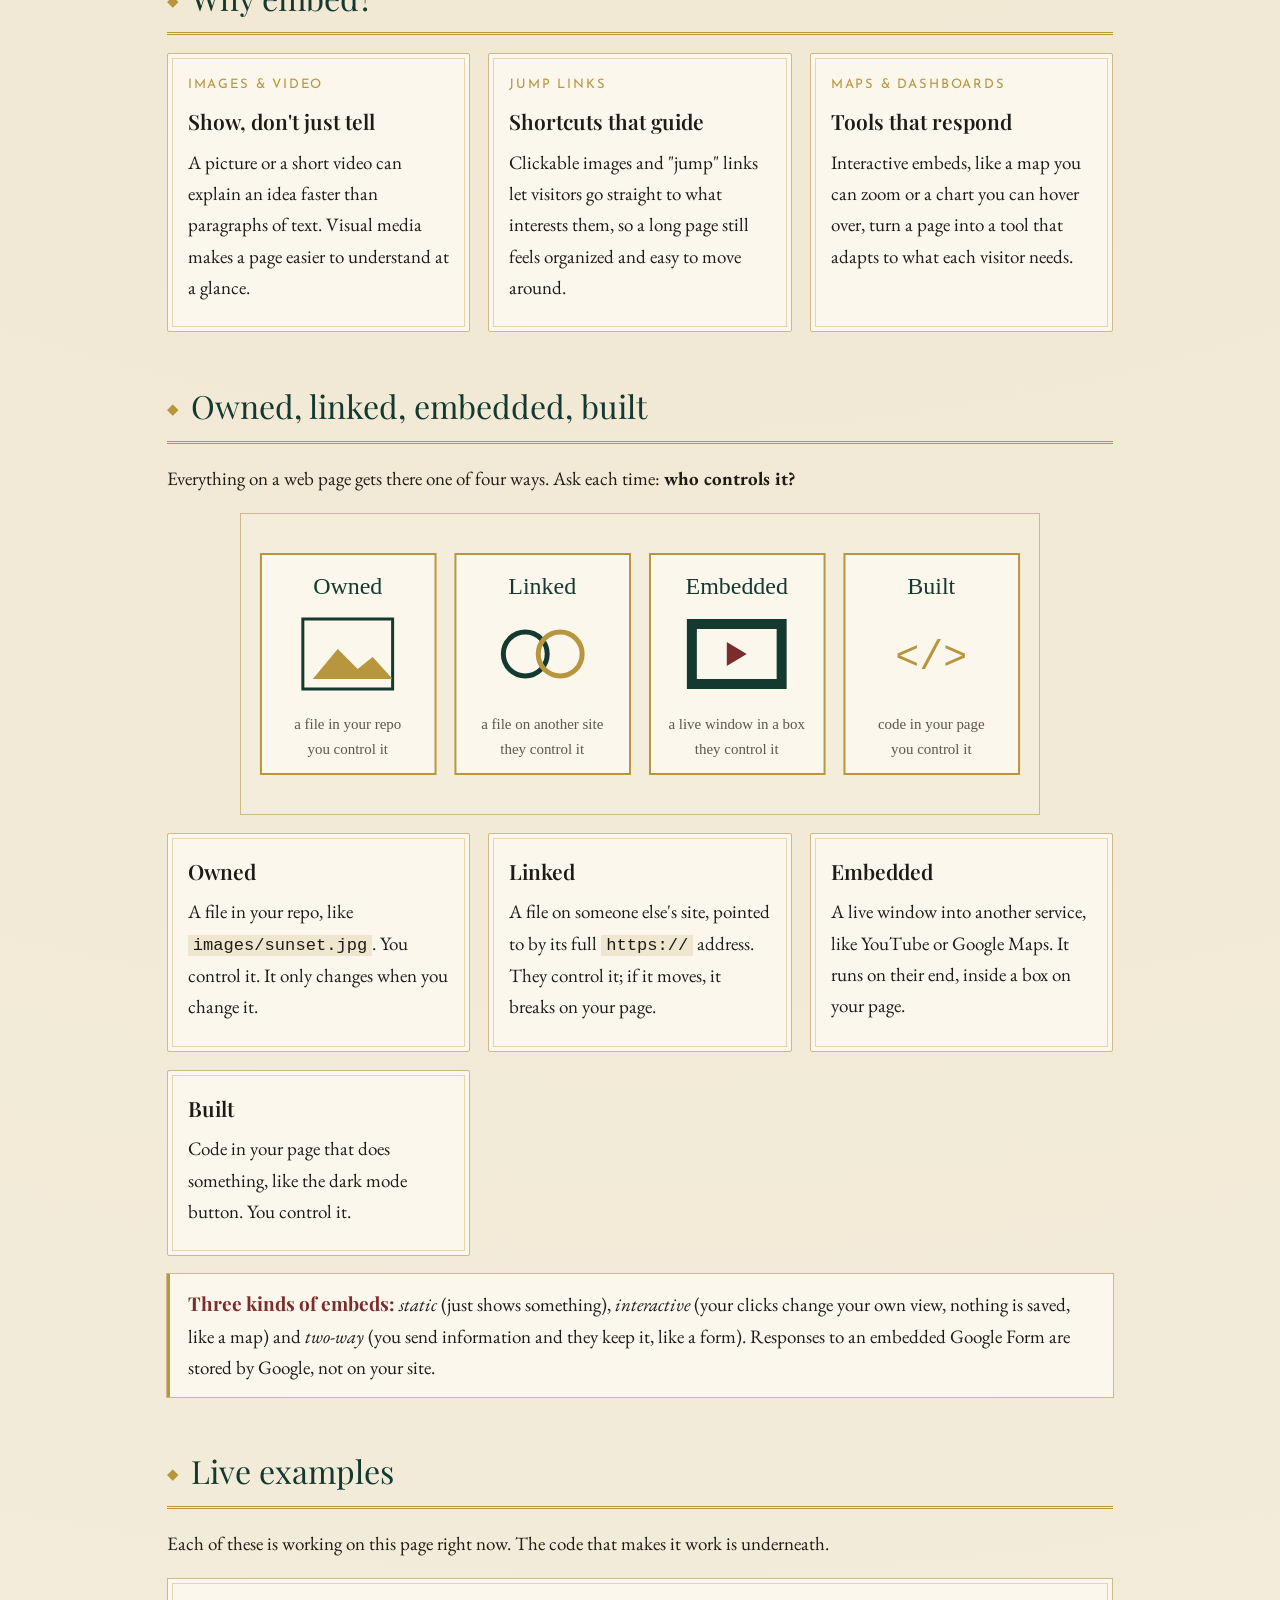
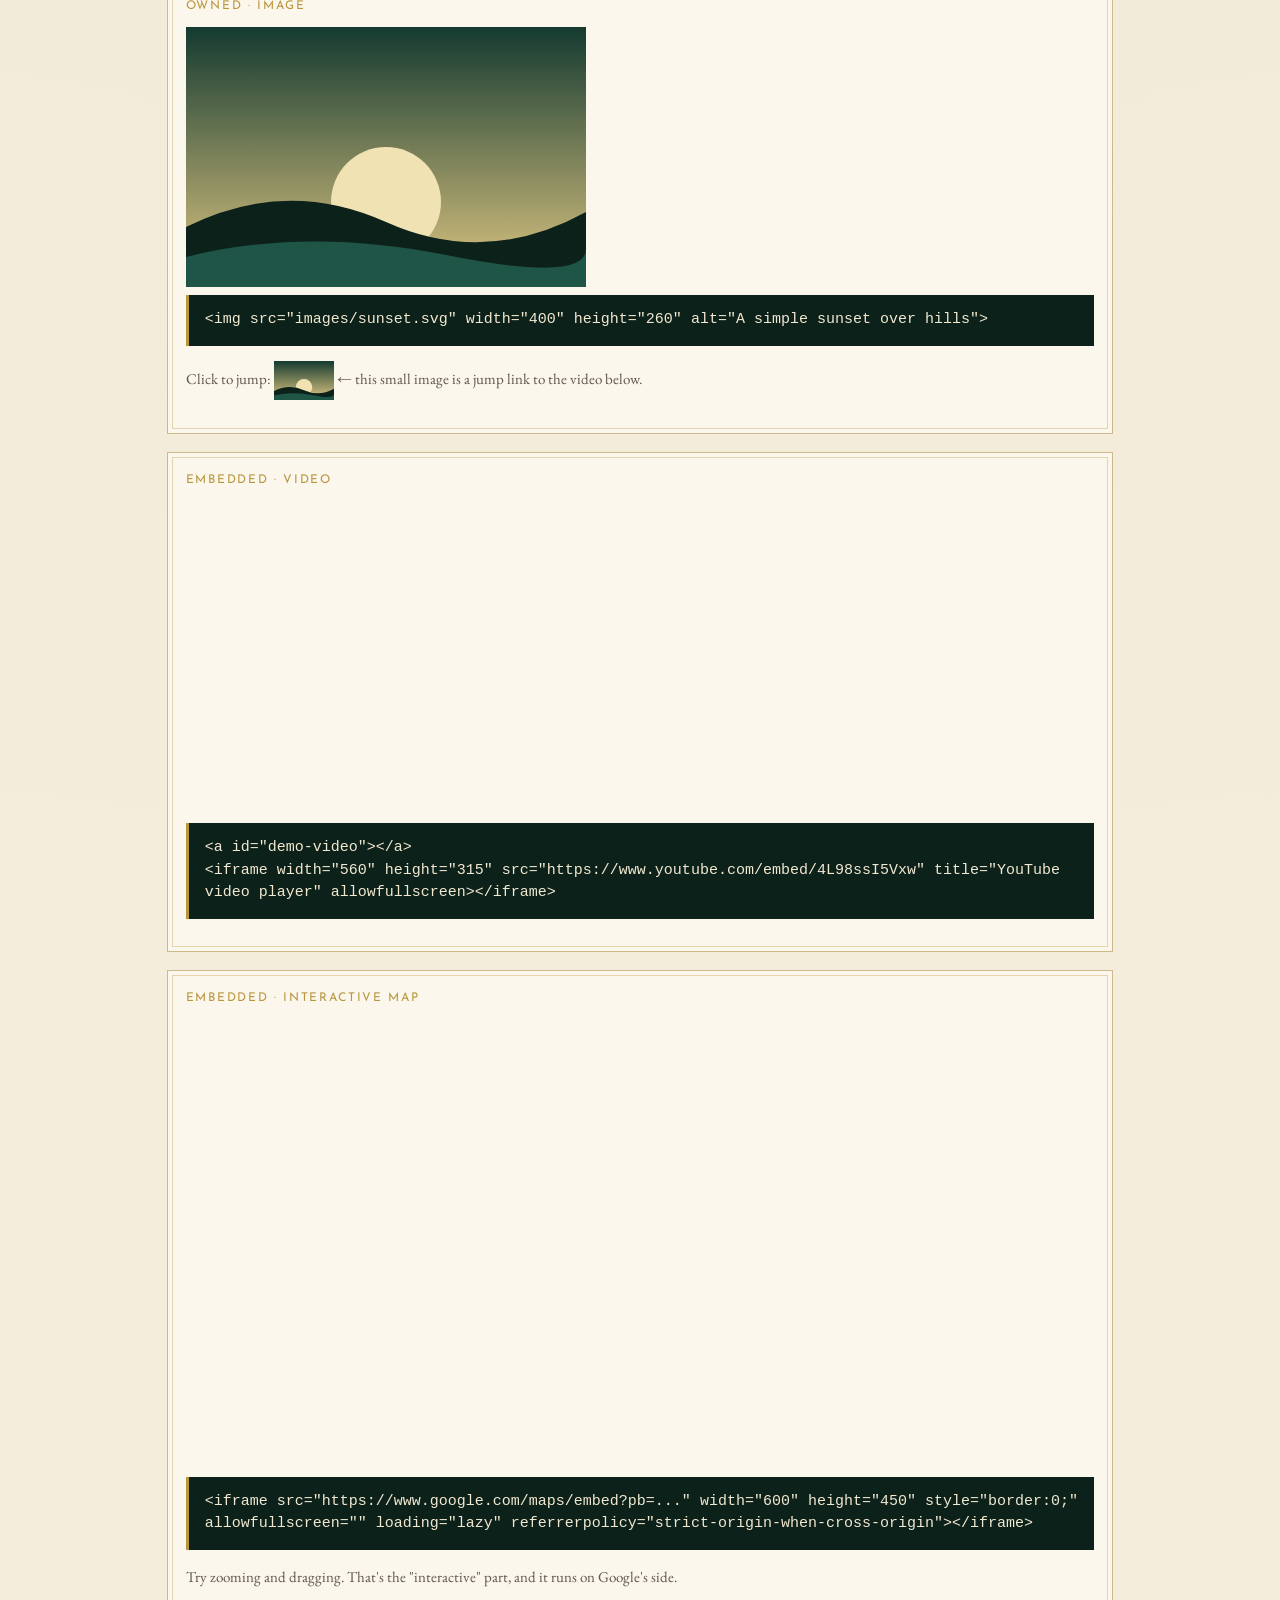
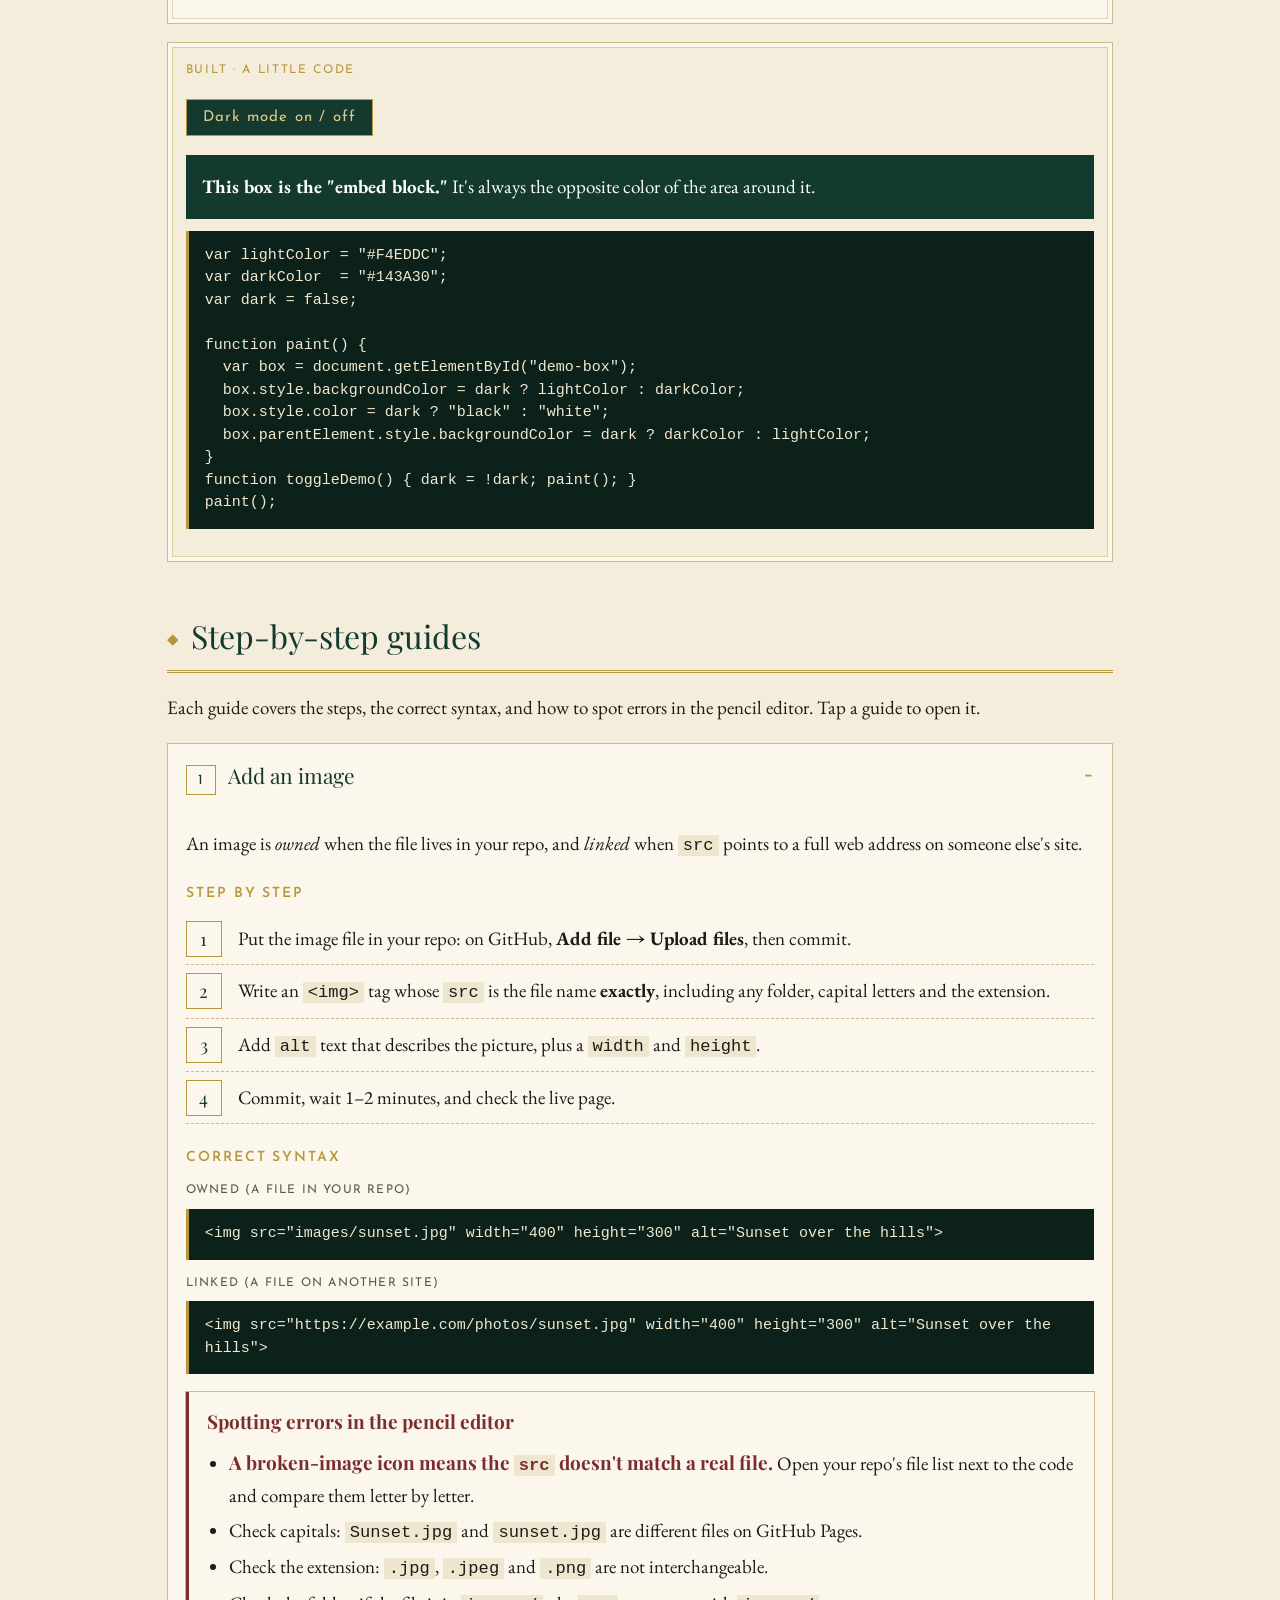
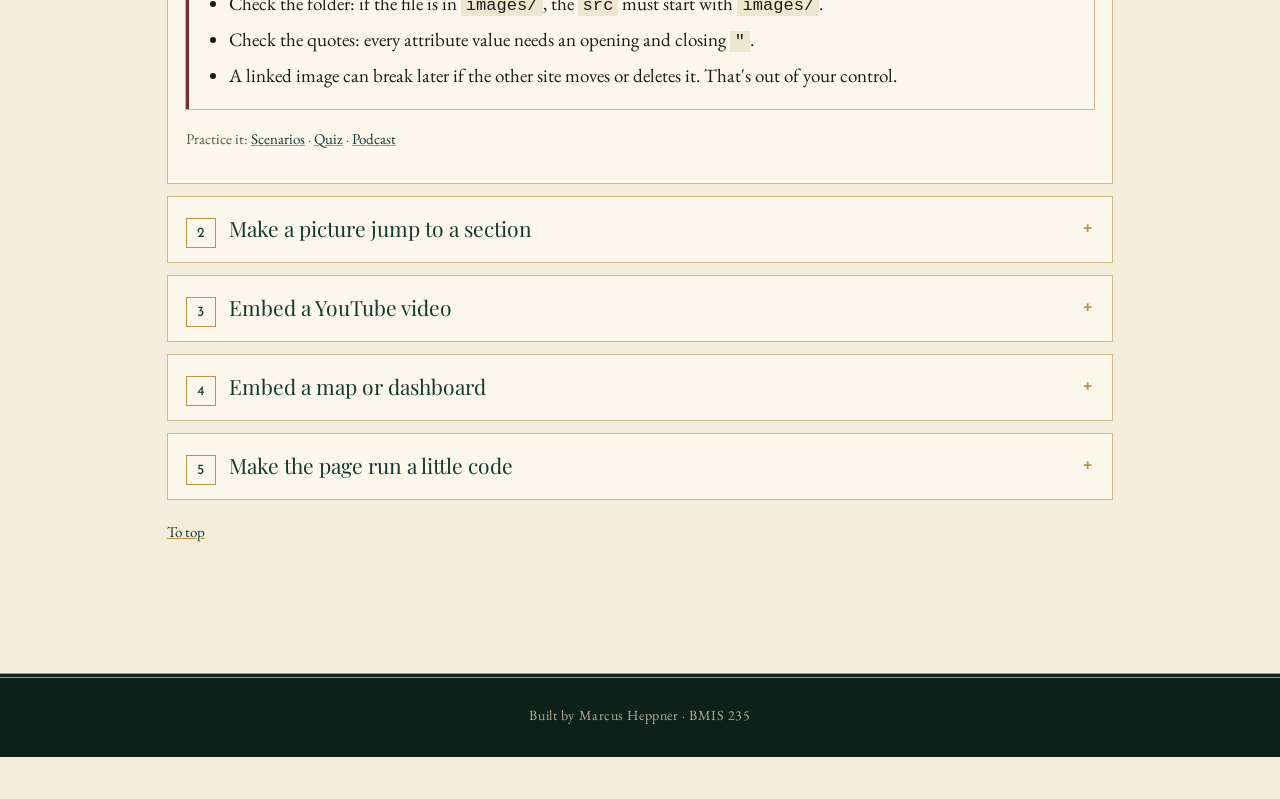
==== commit cd96e93e: "Rebuild site as Embedding 101, teaching HTML-2 Replaces the Mrs. Dalloway study tool with a site tha" ====
--- a/index.html
+++ b/index.html
@@ -2,272 +2,244 @@
 <!--
   Author: Marcus Heppner
   GU username: marcusheppner
-  Course: BMIS 235 - HTML-4
-  Page: Home - reference points for exploring medicine and social norms in Mrs. Dalloway.
-  Approach: summaries, facts, quotes and questions; the analysis is left to the reader.
+  Course: BMIS 235 - Final (Path 2: Full build)
+  Page: Home - why embedding matters, live examples, and step-by-step guides for HTML-2.
 -->
 <html lang="en">
 <head>
 <meta charset="utf-8">
 <meta name="viewport" content="width=device-width, initial-scale=1">
 <meta name="author" content="Marcus Heppner">
-<title>Medicine &amp; the Normal in Mrs. Dalloway</title>
-<link rel="stylesheet" href="styles.css?v=15">
+<title>Embedding 101 - Marcus Heppner</title>
+<link rel="stylesheet" href="styles.css?v=20">
 </head>
 <body>
 
+<a id="top"></a>
 <nav>
-    <a class="brand" href="index.html">Medicine &amp; Mrs. Dalloway</a>
-    <a class="active" href="index.html">Home</a>
-    <a href="scenes.html">Key Scenes</a>
+    <a class="brand" href="index.html">Embedding 101</a>
+    <a class="active" href="index.html">Guide</a>
     <a href="podcast.html">Podcast</a>
-    <a href="discussion.html">Class Discussion</a>
-    <a href="notes.html">Discussion Chat</a>
+    <a href="scenarios.html">Scenarios</a>
     <a href="quiz.html">Quiz</a>
+    <a href="gallery.html">My Gallery</a>
 </nav>
 
 <header class="hero">
-    <div class="kicker">Virginia Woolf &middot; 1925 &middot; Disability in literature</div>
-    <h1>Prescribing the Normal</h1>
-    <p>Reference points for exploring how medicine in <em>Mrs. Dalloway</em> relates to social expectations and norms:
-       summaries, context, quotes and questions to get your own thinking started.</p>
+    <div class="kicker">BMIS 235 &middot; HTML-2 &middot; Mind, Body, Craft</div>
+    <h1>Embedding 101</h1>
+    <p>Bring images, videos and live tools into a web page, understand who controls each piece, and fix them
+       when they break.</p>
     <div class="toc">
-        <a href="#about">How to use this site</a>
-        <a href="#question">The question</a>
-        <a href="#story">What happens</a>
-        <a href="#context">Context</a>
-        <a href="#terms">Key terms &amp; passages</a>
-        <a href="#cast">The medical cast</a>
-        <a href="#woolf">Woolf &amp; her doctors</a>
-        <a href="#lenses">Critical lenses</a>
-        <a href="#open">Open questions</a>
+        <a href="#start">Start here</a>
+        <a href="#why">Why embed?</a>
+        <a href="#four-ways">Owned, linked, embedded, built</a>
+        <a href="#live">Live examples</a>
+        <a href="#guides">Step-by-step guides</a>
     </div>
 </header>
 
 <main>
 
-<!-- ===== WHAT THIS SITE IS FOR ===== -->
-<section id="about">
-    <h2>What this site is for</h2>
+<!-- ===== START HERE ===== -->
+<section id="start">
+    <h2>Start here</h2>
     <div class="grid">
-        <div class="card"><div class="role">The problem</div><h3>A hard book, a focused essay</h3>
-            <p><em>Mrs. Dalloway</em> is difficult to read: 1920s English, stream of consciousness, and no chapters. On top of
-            that, the assignment asks for close analysis of one theme: how medicine enforces social norms. It's hard to
-            know where the important passages are, what they literally say, and how to build an argument without
-            someone else's analysis doing the thinking.</p></div>
+        <div class="card"><div class="role">The problem</div><h3>A page that breaks without telling you why</h3>
+            <p>In HTML-2 you get a page where some pictures, links and videos work and others don't. The code looks almost
+            the same, and one wrong letter is enough to break something. This site teaches you how each kind of embed works
+            and how to find what's wrong.</p></div>
         <div class="card"><div class="role">The end goal</div><h3>By the end, you should be able to&hellip;</h3>
             <ul class="notice-list">
-                <li>Follow the novel's medical storyline and explain what happens in each key scene.</li>
-                <li>Find the important passages in your own copy, with page numbers to cite.</li>
-                <li>Close-read a passage on your own: notice word choice, context, and more than one possible reading.</li>
-                <li>Connect the text to class discussion and historical context.</li>
-                <li>Develop your own argument about medicine and social norms, ready to write.</li>
+                <li>Add an image, a YouTube video and a map or chart to a page with correct syntax.</li>
+                <li>Make a picture jump to a section of the page.</li>
+                <li>Explain who controls each piece: owned, linked, embedded or built.</li>
+                <li>Find and fix broken file names, links, video addresses and embed code in the pencil editor.</li>
+                <li>Read and change a small script, like a dark mode button.</li>
             </ul></div>
     </div>
-
-    <h3 class="sub">How to use it</h3>
+    <h3 class="sub">How to use this site</h3>
     <ol class="steps">
-        <li><strong>Get the big picture.</strong> Read this page: what happens, the context, and the key terms.</li>
-        <li><strong>Read scene by scene.</strong> Use <a href="scenes.html">Key Scenes</a> alongside the novel. Each breakdown gives
-            a plain-English summary, quotes with page estimates, and things to notice.</li>
-        <li><strong>Connect it to class.</strong> Review your notes on <a href="discussion.html">Class Discussion</a>, and use the
-            <a href="notes.html">Discussion Chat</a> to find passages related to a question or idea.</li>
-        <li><strong>Listen and think.</strong> The <a href="podcast.html">Podcast</a> walks through possible readings out loud,
-            without settling on one. Decide where you land.</li>
-        <li><strong>Check yourself.</strong> On the <a href="quiz.html">Quiz</a>, the reading check tests what happens, and the
-            close-reading drills give checklist feedback on your own writing.</li>
-        <li><strong>Review and repeat.</strong> <a href="quiz.html#progress">My progress</a> shows weak spots and links back to
-            the scenes to revisit.</li>
+        <li><strong>Read the guide.</strong> This page explains why embedding matters, shows live examples, and walks
+            through each skill step by step.</li>
+        <li><strong>Listen.</strong> The <a href="podcast.html">Podcast</a> explains the same ideas out loud, for when you'd
+            rather hear it.</li>
+        <li><strong>Practice on real code.</strong> In <a href="scenarios.html">Scenarios</a>, you fix broken code in a live
+            editor and see the result right away.</li>
+        <li><strong>Check yourself.</strong> The <a href="quiz.html">Quiz</a> tests correct syntax and spotting errors.</li>
+        <li><strong>Track progress.</strong> <a href="quiz.html#progress">My progress</a> shows what to review.</li>
     </ol>
-    <p class="note-tip">The site helps you read and points you toward evidence, but it doesn't write your argument. The
-       analysis is yours.</p>
-</section>
-
-<!-- ===== THE QUESTION ===== -->
-<section id="question">
-    <h2>The question</h2>
-    <div class="plain"><strong>Your topic as a question:</strong> How is medicine in <em>Mrs. Dalloway</em> connected to
-        society's expectations, norms and ideals?</div>
-    <p>This page doesn't answer it. It points you to the places in the novel where you can work it out yourself.</p>
+</section>
+
+<!-- ===== WHY ===== -->
+<section id="why">
+    <h2>Why embed?</h2>
     <div class="grid">
-        <div class="card"><h3>Words to watch</h3><p><strong>proportion</strong>, <strong>conversion</strong>,
-            <strong>must</strong>, <strong>coward</strong>, "nothing whatever the matter," "we." Note who says them,
-            about whom, and how often.</p></div>
-        <div class="card"><h3>Scenes to watch</h3><p>Holmes's visits; the appointment with Bradshaw; the narrator's
-            Proportion passage; Septimus's last minutes; the Bradshaws at the party; Clarissa in the little room.</p></div>
-        <div class="card"><h3>People to watch</h3><p>Who gives orders, who follows them, who is never asked, and who
-            notices. Track Septimus, Rezia, Holmes, Bradshaw, Lady Bradshaw and Clarissa.</p></div>
-    </div>
-</section>
-
-<!-- ===== WHAT HAPPENS ===== -->
-<section id="story">
-    <h2>What happens (the medical thread)</h2>
-    <p>The novel covers one day in June 1923. These are the events in the story about illness and doctors.</p>
-    <ul class="timeline">
-        <li><span class="time">Morning</span><br>Clarissa Dalloway, 51, walks out to buy flowers. She has recently been
-            ill (the illness affected her heart) and now sleeps alone in an attic room. On Bond Street, Septimus Warren
-            Smith, a young war veteran, is frightened by a car backfiring. His wife Rezia wants to get him home before
-            people notice. She has been told by Dr. Holmes to get Septimus to "take an interest in things outside himself."</li>
-        <li><span class="time">Midday</span><br>In Regent's Park, Septimus sees his dead friend Evans and writes down
-            "messages" for the world. We learn about his war service, Evans's death, and his feeling that he "could not
-            feel." Dr. Holmes has repeatedly said nothing is wrong with him. At noon, Sir William Bradshaw, a Harley Street
-            specialist, examines Septimus and arranges for him to go to a home in the country, apart from Rezia. The narrator
-            then describes Bradshaw's ideas of "Proportion" and "Conversion."</li>
-        <li><span class="time">Afternoon</span><br>Miss Kilman, Elizabeth Dalloway's tutor, tries to draw Elizabeth toward her
-            religion. Septimus and Rezia spend a calm hour together making a hat.</li>
-        <li><span class="time">Evening</span><br>Dr. Holmes arrives to take Septimus away. Septimus jumps from the window and
-            dies. Holmes says "The coward!" Peter Walsh hears the ambulance in the street.</li>
-        <li><span class="time">Night</span><br>The Bradshaws arrive late to Clarissa's party. Sir William has been discussing a
-            Bill about "the deferred effects of shell shock" with Richard Dalloway. Lady Bradshaw mentions the suicide.
-            Clarissa goes into a small room alone and thinks about the young man and about Sir William.</li>
-    </ul>
-</section>
-
-<!-- ===== CONTEXT ===== -->
-<section id="context">
-    <h2>Historical context</h2>
+        <div class="card"><div class="role">Images &amp; video</div><h3>Show, don't just tell</h3>
+            <p>A picture or a short video can explain an idea faster than paragraphs of text. Visual media makes a page
+            easier to understand at a glance.</p></div>
+        <div class="card"><div class="role">Jump links</div><h3>Shortcuts that guide</h3>
+            <p>Clickable images and "jump" links let visitors go straight to what interests them, so a long page still
+            feels organized and easy to move around.</p></div>
+        <div class="card"><div class="role">Maps &amp; dashboards</div><h3>Tools that respond</h3>
+            <p>Interactive embeds, like a map you can zoom or a chart you can hover over, turn a page into a tool that
+            adapts to what each visitor needs.</p></div>
+    </div>
+</section>
+
+<!-- ===== FOUR WAYS ===== -->
+<section id="four-ways">
+    <h2>Owned, linked, embedded, built</h2>
+    <p>Everything on a web page gets there one of four ways. Ask each time: <strong>who controls it?</strong></p>
+    <img class="diagram" src="images/four-ways.svg" alt="Four ways content gets onto a page: owned, linked, embedded, built">
     <div class="grid">
-        <div class="card"><h3>Shell shock</h3><p>Psychological breakdown from the trenches was widespread in World War I.
-            Doctors disagreed about whether it was an injury or a weakness of character. Britain's War Office published
-            a report of its inquiry into "shell-shock" in 1922. Some soldiers whose breakdowns were treated as cowardice
-            were executed during the war.</p>
-            <p class="note-tip"><strong>Question:</strong> Where do these attitudes appear in the novel?</p></div>
-        <div class="card"><h3>The rest cure</h3><p>A common treatment for "nervous" patients, especially women: bed rest,
-            isolation from family, heavy feeding, and no reading, writing or excitement. Woolf received versions of it.</p>
-            <p class="note-tip"><strong>Question:</strong> Compare this with what Bradshaw prescribes for Septimus.</p></div>
-        <div class="card"><h3>Harley Street</h3><p>The London street of elite private specialists. Doctors there were
-            wealthy and socially connected, often knighted, like "Sir" William Bradshaw.</p>
-            <p class="note-tip"><strong>Question:</strong> Where does Bradshaw appear besides his office, and with whom?</p></div>
-        <div class="card"><h3>Eugenics</h3><p>In the 1910s and 20s, many respected British thinkers supported preventing
-            people judged "unfit" from having children. The Mental Deficiency Act of 1913 expanded institutional
-            confinement.</p>
-            <p class="note-tip"><strong>Question:</strong> Look at the words "forbade childbirth" and "the unfit" in the
-            Proportion passage.</p></div>
-    </div>
-</section>
-
-<!-- ===== KEY TERMS ===== -->
-<section id="terms">
-    <h2>Key terms &amp; passages</h2>
-    <p>Each term appears in the text. The quotes are here so you can find them; the questions are starting points.</p>
-    <div class="grid">
-        <div class="card"><div class="role">Bradshaw &middot; <a href="breakdown.html?id=scene-06">Scene 06</a></div>
-            <h3>Proportion</h3>
-            <blockquote>Sir William said he never spoke of "madness"; he called it not having a sense of proportion.</blockquote>
-            <p>What does "proportion" usually mean outside medicine? What changes when it replaces the word "madness"?</p></div>
-        <div class="card"><div class="role">The narrator &middot; <a href="breakdown.html?id=mono-03">Monologue M4</a></div>
-            <h3>Conversion</h3>
-            <blockquote>Conversion is her name and she feasts on the wills of the weakly</blockquote>
-            <p>Whose "wills" does the passage go on to mention? Where else in the novel does someone try to convert someone?</p></div>
-        <div class="card"><div class="role">Dr. Holmes &middot; <a href="breakdown.html?id=scene-05">Scene 05</a></div>
-            <h3>"Nothing whatever the matter"</h3>
-            <blockquote>health is largely a matter in our own control.</blockquote>
-            <p>If health is in our control, what does that suggest about someone who stays ill?</p></div>
-        <div class="card"><div class="role">Bradshaw &middot; <a href="breakdown.html?id=scene-06">Scene 06</a></div>
-            <h3>"We"</h3>
-            <blockquote>We have been arranging that you should go into a home</blockquote>
-            <p>Who is "we"? Who was involved in the decision, and who wasn't?</p></div>
-        <div class="card"><div class="role">Septimus &middot; <a href="breakdown.html?id=scene-09">Scene 09</a></div>
-            <h3>"Must"</h3>
-            <blockquote>"Must," "must," why "must"? What power had Bradshaw over him?</blockquote>
-            <p>Where does Bradshaw's power come from? Track other commands in the medical scenes.</p></div>
-        <div class="card"><div class="role">Holmes &middot; <a href="breakdown.html?id=scene-09">Scene 09</a></div>
-            <h3>"Coward"</h3>
-            <blockquote>The coward!</blockquote>
-            <p>Is this a medical word? Where else would a soldier have heard it?</p></div>
-    </div>
-</section>
-
-<!-- ===== CAST ===== -->
-<section id="cast">
-    <h2>The medical cast</h2>
-    <div class="grid">
-        <div class="card"><div class="role">Patient</div><h3>Septimus Warren Smith</h3><p>About thirty. A former clerk
-            who loved Shakespeare, volunteered for the war, and saw his friend Evans killed. He now has hallucinations,
-            feels unable to feel, and believes he has a message for the world.</p>
-            <p class="note-tip"><strong>Question:</strong> How often do we hear Septimus's own view of his treatment?</p></div>
-        <div class="card"><div class="role">General practitioner</div><h3>Dr. Holmes</h3><p>A cheerful family doctor who
-            visits often, insists nothing is wrong, and recommends outside interests and willpower. He comes to take
-            Septimus away at the end.</p>
-            <p class="note-tip"><strong>Question:</strong> How does Holmes treat Rezia when he visits?</p></div>
-        <div class="card"><div class="role">Specialist</div><h3>Sir William Bradshaw</h3><p>An eminent, knighted Harley
-            Street specialist. He sees Septimus at noon and arranges for him to go to a home in the country. He attends
-            Clarissa's party that night.</p>
-            <p class="note-tip"><strong>Question:</strong> How do different characters describe Bradshaw?</p></div>
-        <div class="card"><div class="role">Specialist's wife</div><h3>Lady Bradshaw</h3><p>Sir William's wife. The narrator
-            says that "fifteen years ago she had gone under." At the party she tells Clarissa about the suicide.</p>
-            <p class="note-tip"><strong>Question:</strong> What does "gone under" suggest, and why mention it inside a passage about her husband?</p></div>
-        <div class="card"><div class="role">Wife &amp; caregiver</div><h3>Lucrezia "Rezia" Smith</h3><p>Septimus's young
-            Italian wife, a hat-maker. She cares for him daily, follows the doctors' advice, and is lonely and homesick.</p>
-            <p class="note-tip"><strong>Question:</strong> Do the doctors ever ask Rezia what she thinks?</p></div>
-        <div class="card"><div class="role">Convalescent</div><h3>Clarissa Dalloway</h3><p>Recovering from an illness that
-            affected her heart; sleeps alone in a narrow attic bed. She never meets Septimus but hears of his death at her party.</p>
-            <p class="note-tip"><strong>Question:</strong> Is Clarissa's illness treated differently from Septimus's?</p></div>
-        <div class="card"><div class="role">Tutor</div><h3>Doris Kilman</h3><p>Elizabeth's religious tutor. She lost her
-            teaching job during the war because of her German name and wants to bring Elizabeth to her faith.</p>
-            <p class="note-tip"><strong>Question:</strong> Does Kilman's behavior echo anything in the medical scenes?</p></div>
-        <div class="card"><div class="role">Bystander</div><h3>Peter Walsh</h3><p>Clarissa's old friend, back from India.
-            He hears the ambulance bell in the street and thinks about London's efficiency.</p>
-            <p class="note-tip"><strong>Question:</strong> What does Peter know, and not know, when he hears it?</p></div>
-    </div>
-</section>
-
-<!-- ===== WOOLF ===== -->
-<section id="woolf">
-    <h2>Woolf &amp; her doctors</h2>
-    <div class="grid">
-        <div class="card"><h3>Her illness</h3><p>Woolf had repeated mental breakdowns from her teens onward. She was
-            treated by well-known physicians, including the family friend Sir George Savage, and was given rest cures,
-            including stays in a private nursing home.</p></div>
-        <div class="card"><h3>Her stated aim</h3><p>In her diary while writing the novel (June 1923), Woolf wrote that she
-            wanted to give "life &amp; death, sanity &amp; insanity" and to "criticise the social system, &amp; to show it
-            at work, at its most intense."</p></div>
-        <div class="card"><h3>"On Being Ill" (1926)</h3><p>An essay Woolf published the year after the novel, about
-            illness as a subject for literature. It's a primary source to read alongside the novel if your assignment allows it.</p></div>
-        <div class="card"><h3>Using biography</h3><p>Woolf died by suicide in 1941. Critics often connect Holmes and
-            Bradshaw to her own doctors, while others warn against reading the novel as autobiography. Decide for
-            yourself how much weight to give her life.</p></div>
-    </div>
-</section>
-
-<!-- ===== LENSES ===== -->
-<section id="lenses">
-    <h2>Critical lenses</h2>
-    <p class="note-tip">Definitions only. Check your course readings for the critics and frameworks your professor wants you to use.</p>
-    <div class="grid">
-        <div class="card"><h3>Medical model of disability</h3><p>Disability is a problem located in the individual's body or
-            mind, to be diagnosed and fixed by professionals.</p></div>
-        <div class="card"><h3>Social model of disability</h3><p>Disability is produced by a society that doesn't accommodate
-            differences; the barriers, not the person, are the problem.</p>
-            <p class="note-tip"><strong>Question:</strong> Which model do the novel's doctors follow? Which does the novel itself?</p></div>
-        <div class="card"><h3>Normalization (Foucault)</h3><p>The philosopher Michel Foucault argued that modern institutions
-            such as asylums, prisons and clinics control people by defining what is "normal" and correcting deviations
-            from it, rather than by open force.</p></div>
-        <div class="card"><h3>Gender &amp; the "nervous" patient</h3><p>Feminist critics study how women in this period were
-            diagnosed and treated for nervous illness. Charlotte Perkins Gilman's story "The Yellow Wallpaper" (1892)
-            is a well-known account of a rest cure.</p></div>
-    </div>
-</section>
-
-<!-- ===== OPEN QUESTIONS ===== -->
-<section id="open">
-    <h2>Open questions</h2>
-    <p>No answers here. Pick one that interests you and test it against the scenes and quotes.</p>
-    <ul class="open-list">
-        <li>What does "proportion" have to do with medicine, and what does it have to do with being English, upper-class or male?</li>
-        <li>How are Holmes and Bradshaw different from each other? Are they doing the same thing in different ways?</li>
-        <li>Why does Woolf bring Bradshaw to Clarissa's party?</li>
-        <li>How should a reader interpret Septimus's death? What in the text supports different readings?</li>
-        <li>Does the novel treat Clarissa's illness and Septimus's illness the same way?</li>
-        <li>What role does Rezia play in Septimus's treatment, and how is she treated?</li>
-        <li>How much should Woolf's own medical history shape a reading of the novel?</li>
-    </ul>
+        <div class="card"><h3>Owned</h3><p>A file in your repo, like <code>images/sunset.jpg</code>. You control it. It only changes when you change it.</p></div>
+        <div class="card"><h3>Linked</h3><p>A file on someone else's site, pointed to by its full <code>https://</code> address. They control it; if it moves, it breaks on your page.</p></div>
+        <div class="card"><h3>Embedded</h3><p>A live window into another service, like YouTube or Google Maps. It runs on their end, inside a box on your page.</p></div>
+        <div class="card"><h3>Built</h3><p>Code in your page that does something, like the dark mode button. You control it.</p></div>
+    </div>
+    <div class="plain"><strong>Three kinds of embeds:</strong> <em>static</em> (just shows something),
+        <em>interactive</em> (your clicks change your own view, nothing is saved, like a map) and <em>two-way</em> (you send
+        information and they keep it, like a form). Responses to an embedded Google Form are stored by Google, not on your site.</div>
+</section>
+
+<!-- ===== LIVE EXAMPLES ===== -->
+<section id="live">
+    <h2>Live examples</h2>
+    <p>Each of these is working on this page right now. The code that makes it work is underneath.</p>
+
+    <div class="demo" id="demo-image">
+        <div class="role">Owned &middot; image</div>
+        <img src="images/sunset.svg" width="400" height="260" alt="A simple sunset over hills">
+        <pre class="code"><code>&lt;img src=&quot;images/sunset.svg&quot; width=&quot;400&quot; height=&quot;260&quot; alt=&quot;A simple sunset over hills&quot;&gt;</code></pre>
+        <p class="note-tip">Click to jump: <a href="#demo-video"><img src="images/sunset.svg" width="60" height="39" alt="Jump to the video example" style="vertical-align:middle"></a> &larr; this small image is a jump link to the video below.</p>
+    </div>
+
+    <a id="demo-video"></a>
+    <div class="demo">
+        <div class="role">Embedded &middot; video</div>
+        <div class="frame"><iframe width="560" height="315" src="https://www.youtube.com/embed/4L98ssI5Vxw" title="YouTube video player" frameborder="0" allow="accelerometer; autoplay; clipboard-write; encrypted-media; gyroscope; picture-in-picture; web-share" allowfullscreen></iframe></div>
+        <pre class="code"><code>&lt;a id=&quot;demo-video&quot;&gt;&lt;/a&gt;
+&lt;iframe width=&quot;560&quot; height=&quot;315&quot; src=&quot;https://www.youtube.com/embed/4L98ssI5Vxw&quot; title=&quot;YouTube video player&quot; allowfullscreen&gt;&lt;/iframe&gt;</code></pre>
+    </div>
+
+    <div class="demo">
+        <div class="role">Embedded &middot; interactive map</div>
+        <div class="frame"><iframe src="https://www.google.com/maps/embed?pb=!1m18!1m12!1m3!1d5373.911256350678!2d-117.40469022421398!3d47.665858383884476!2m3!1f0!2f0!3f0!3m2!1i1024!2i768!4f13.1!3m3!1m2!1s0x549e18ebbb7aeffb%3A0xdb160d1679b907e7!2sGonzaga%20University!5e0!3m2!1sen!2sus!4v1794508721841!5m2!1sen!2sus" width="600" height="450" style="border:0;" allowfullscreen="" loading="lazy" referrerpolicy="strict-origin-when-cross-origin" title="Map of Gonzaga University"></iframe></div>
+        <pre class="code"><code>&lt;iframe src=&quot;https://www.google.com/maps/embed?pb=...&quot; width=&quot;600&quot; height=&quot;450&quot; style=&quot;border:0;&quot; allowfullscreen=&quot;&quot; loading=&quot;lazy&quot; referrerpolicy=&quot;strict-origin-when-cross-origin&quot;&gt;&lt;/iframe&gt;</code></pre>
+        <p class="note-tip">Try zooming and dragging. That's the "interactive" part, and it runs on Google's side.</p>
+    </div>
+
+    <div class="demo">
+        <div class="role">Built &middot; a little code</div>
+        <p><button onclick="toggleDemo()">Dark mode on / off</button></p>
+        <div id="demo-box" class="demo-box"><strong>This box is the "embed block."</strong> It's always the opposite color of the area around it.</div>
+        <pre class="code"><code>var lightColor = &quot;#F4EDDC&quot;;
+var darkColor  = &quot;#143A30&quot;;
+var dark = false;
+
+function paint() {
+  var box = document.getElementById(&quot;demo-box&quot;);
+  box.style.backgroundColor = dark ? lightColor : darkColor;
+  box.style.color = dark ? &quot;black&quot; : &quot;white&quot;;
+  box.parentElement.style.backgroundColor = dark ? darkColor : lightColor;
+}
+function toggleDemo() { dark = !dark; paint(); }
+paint();</code></pre>
+    </div>
+</section>
+
+<!-- ===== GUIDES ===== -->
+<section id="guides">
+    <h2>Step-by-step guides</h2>
+    <p>Each guide covers the steps, the correct syntax, and how to spot errors in the pencil editor. Tap a guide to open it.</p>
+    <details class="guide" id="guide-image" open>
+    <summary><span class="guide-num">1</span> Add an image</summary>
+    <div class="guide-body">
+        <p>An image is <em>owned</em> when the file lives in your repo, and <em>linked</em> when <code>src</code> points to a full web address on someone else's site.</p>
+        <h3 class="sub">Step by step</h3>
+        <ol class="steps"><li>Put the image file in your repo: on GitHub, <strong>Add file &rarr; Upload files</strong>, then commit.</li><li>Write an <code>&lt;img&gt;</code> tag whose <code>src</code> is the file name <strong>exactly</strong>, including any folder, capital letters and the extension.</li><li>Add <code>alt</code> text that describes the picture, plus a <code>width</code> and <code>height</code>.</li><li>Commit, wait 1&ndash;2 minutes, and check the live page.</li></ol>
+        <h3 class="sub">Correct syntax</h3>
+        <p class="code-label">Owned (a file in your repo)</p><pre class="code"><code>&lt;img src=&quot;images/sunset.jpg&quot; width=&quot;400&quot; height=&quot;300&quot; alt=&quot;Sunset over the hills&quot;&gt;</code></pre><p class="code-label">Linked (a file on another site)</p><pre class="code"><code>&lt;img src=&quot;https://example.com/photos/sunset.jpg&quot; width=&quot;400&quot; height=&quot;300&quot; alt=&quot;Sunset over the hills&quot;&gt;</code></pre>
+        <div class="plain debug"><strong>Spotting errors in the pencil editor</strong><ul class="notice-list"><li><strong>A broken-image icon means the <code>src</code> doesn't match a real file.</strong> Open your repo's file list next to the code and compare them letter by letter.</li><li>Check capitals: <code>Sunset.jpg</code> and <code>sunset.jpg</code> are different files on GitHub Pages.</li><li>Check the extension: <code>.jpg</code>, <code>.jpeg</code> and <code>.png</code> are not interchangeable.</li><li>Check the folder: if the file is in <code>images/</code>, the <code>src</code> must start with <code>images/</code>.</li><li>Check the quotes: every attribute value needs an opening and closing <code>"</code>.</li><li>A linked image can break later if the other site moves or deletes it. That's out of your control.</li></ul></div>
+        <p class="note-tip">Practice it: <a href="scenarios.html">Scenarios</a> &middot; <a href="quiz.html">Quiz</a> &middot; <a href="podcast.html">Podcast</a></p>
+    </div>
+</details><details class="guide" id="guide-jump">
+    <summary><span class="guide-num">2</span> Make a picture jump to a section</summary>
+    <div class="guide-body">
+        <p>A jump link has two halves: a <strong>link</strong> that says where to go, and a <strong>name tag</strong> at the destination. They must match exactly.</p>
+        <h3 class="sub">Step by step</h3>
+        <ol class="steps"><li>Right above the destination (for example a video), add an empty anchor with an <code>id</code>: <code>&lt;a id="cooking-video"&gt;&lt;/a&gt;</code>.</li><li>Wrap the picture in a link whose <code>href</code> is <code>#</code> plus that same id.</li><li>Make sure the closing <code>&lt;/a&gt;</code> comes <em>after</em> the <code>&lt;img&gt;</code>, so the picture is inside the link.</li><li>Add a "To top" link the same way: <code>&lt;a id="top"&gt;&lt;/a&gt;</code> at the top, <code>&lt;a href="#top"&gt;</code> at the bottom.</li></ol>
+        <h3 class="sub">Correct syntax</h3>
+        <p class="code-label">The link (the picture you click)</p><pre class="code"><code>&lt;a href=&quot;#cooking-video&quot;&gt;&lt;img src=&quot;images/cooking.jpg&quot; width=&quot;400&quot; height=&quot;400&quot; alt=&quot;Cooking show&quot;&gt;&lt;/a&gt;</code></pre><p class="code-label">The destination (right above the video)</p><pre class="code"><code>&lt;a id=&quot;cooking-video&quot;&gt;&lt;/a&gt;</code></pre>
+        <div class="plain debug"><strong>Spotting errors in the pencil editor</strong><ul class="notice-list"><li><strong>If clicking does nothing, compare the text after <code>#</code> in the <code>href</code> with the <code>id</code>.</strong> They must match letter for letter.</li><li>Look for small differences: <code>#cookingvideo</code> vs <code>cooking-video</code>, or <code>#Cooking</code> vs <code>cooking</code>.</li><li>The <code>#</code> goes only in the <code>href</code>, never in the <code>id</code>.</li><li>Each <code>id</code> can be used only once per page.</li><li>If the picture isn't clickable at all, check that the <code>&lt;img&gt;</code> sits between <code>&lt;a href...&gt;</code> and <code>&lt;/a&gt;</code>.</li></ul></div>
+        <p class="note-tip">Practice it: <a href="scenarios.html">Scenarios</a> &middot; <a href="quiz.html">Quiz</a> &middot; <a href="podcast.html">Podcast</a></p>
+    </div>
+</details><details class="guide" id="guide-video">
+    <summary><span class="guide-num">3</span> Embed a YouTube video</summary>
+    <div class="guide-body">
+        <p>A video is <em>embedded</em>: a live window into YouTube, which runs on YouTube's side. YouTube has two kinds of links, and only one of them works inside an <code>&lt;iframe&gt;</code>.</p>
+        <h3 class="sub">Step by step</h3>
+        <ol class="steps"><li>On YouTube, click <strong>Share &rarr; Embed</strong> and copy the code. Or build it yourself from the video's ID, the letters after <code>watch?v=</code>.</li><li>Use the <strong>embed</strong> address in <code>src</code>: <code>https://www.youtube.com/embed/VIDEO_ID</code>.</li><li>Paste the whole <code>&lt;iframe&gt; &hellip; &lt;/iframe&gt;</code> where you want the video.</li><li>Commit, then press play on the live page.</li></ol>
+        <h3 class="sub">Correct syntax</h3>
+        <p class="code-label">Watch link (for YouTube itself; won't play in an iframe)</p><pre class="code"><code>https://www.youtube.com/watch?v=4L98ssI5Vxw</code></pre><p class="code-label">Embed link (goes in the iframe)</p><pre class="code"><code>&lt;iframe width=&quot;560&quot; height=&quot;315&quot; src=&quot;https://www.youtube.com/embed/4L98ssI5Vxw&quot; title=&quot;YouTube video player&quot; allowfullscreen&gt;&lt;/iframe&gt;</code></pre><p class="code-label">Shorts work the same way</p><pre class="code"><code>/shorts/VIDEO_ID  becomes  /embed/VIDEO_ID</code></pre>
+        <div class="plain debug"><strong>Spotting errors in the pencil editor</strong><ul class="notice-list"><li><strong>If the video box is blank or says it refused to connect, the <code>src</code> is probably a watch link.</strong> Swap <code>watch?v=</code> for <code>embed/</code>.</li><li>Compare the broken video's <code>src</code> with a video that works on the same page. The difference is usually right there.</li><li><code>youtu.be/ID</code> and <code>/shorts/ID</code> links also need to become <code>/embed/ID</code>.</li><li>Copy the whole ID. YouTube IDs are 11 characters, and missing one breaks the video.</li><li>"Video unavailable" means the owner blocked embedding. That's not your code: pick another video.</li></ul></div>
+        <p class="note-tip">Practice it: <a href="scenarios.html">Scenarios</a> &middot; <a href="quiz.html">Quiz</a> &middot; <a href="podcast.html">Podcast</a></p>
+    </div>
+</details><details class="guide" id="guide-map">
+    <summary><span class="guide-num">4</span> Embed a map or dashboard</summary>
+    <div class="guide-body">
+        <p>Maps and charts are <em>interactive</em> embeds: viewers can zoom, pan or hover, and it all runs on the other company's site. You almost never write the iframe yourself. The site gives you the code.</p>
+        <h3 class="sub">Step by step</h3>
+        <ol class="steps"><li><strong>Google Maps:</strong> search for a place, click <strong>Share &rarr; Embed a map &rarr; Copy HTML</strong>.</li><li><strong>Our World in Data:</strong> open a chart, click <strong>Share &rarr; Embed</strong>, copy the code.</li><li>Paste the <em>whole</em> thing, from <code>&lt;iframe</code> to <code>&lt;/iframe&gt;</code>, into the section where it belongs.</li><li>Change the section's heading to say what the map or chart shows. Commit and test zooming on the live page.</li></ol>
+        <h3 class="sub">Correct syntax</h3>
+        <p class="code-label">What Google gives you (shortened here)</p><pre class="code"><code>&lt;iframe src=&quot;https://www.google.com/maps/embed?pb=...&quot; width=&quot;600&quot; height=&quot;450&quot; style=&quot;border:0;&quot; allowfullscreen=&quot;&quot; loading=&quot;lazy&quot; referrerpolicy=&quot;strict-origin-when-cross-origin&quot;&gt;&lt;/iframe&gt;</code></pre>
+        <div class="plain debug"><strong>Spotting errors in the pencil editor</strong><ul class="notice-list"><li><strong>If you see a plain link instead of a map, you pasted the page address, not the embed code.</strong> The code must start with <code>&lt;iframe</code>.</li><li>If everything below the map disappears, the paste is incomplete: check for the closing <code>&lt;/iframe&gt;</code> and that no quote mark is missing.</li><li>Look for duplicate attributes, like two <code>width=</code> values in one tag. The browser uses only the first, so the size may not be what you expect.</li><li>Make sure the iframe is inside the right section (between its opening and closing tags).</li><li>For charts, use the archived embed version so it keeps working.</li></ul></div>
+        <p class="note-tip">Practice it: <a href="scenarios.html">Scenarios</a> &middot; <a href="quiz.html">Quiz</a> &middot; <a href="podcast.html">Podcast</a></p>
+    </div>
+</details><details class="guide" id="guide-script">
+    <summary><span class="guide-num">5</span> Make the page run a little code</summary>
+    <div class="guide-body">
+        <p>A script is <em>built</em> content: code in your page that does something, like a dark mode button. The HTML-2 script has five parts.</p>
+        <h3 class="sub">Step by step</h3>
+        <ol class="steps"><li><strong>Two colors:</strong> <code>lightColor</code> and <code>darkColor</code>. These are the lines you change.</li><li><strong>A memory:</strong> <code>dark</code> is <code>false</code> (light mode) or <code>true</code> (dark mode).</li><li><strong><code>paint()</code></strong> colors the page one color and the embed block the other.</li><li><strong><code>toggleDark()</code></strong> runs on every click: it flips <code>dark</code>, then calls <code>paint()</code>.</li><li>One last <code>paint()</code> colors the page when it first loads.</li></ol>
+        <h3 class="sub">Correct syntax</h3>
+        <p class="code-label">The button</p><pre class="code"><code>&lt;button onclick=&quot;toggleDark()&quot;&gt;Dark mode on / off&lt;/button&gt;</code></pre><p class="code-label">The colors you change</p><pre class="code"><code>var lightColor = &quot;#F4EDDC&quot;;
+var darkColor  = &quot;#143A30&quot;;</code></pre><p class="code-label">Finding the block it recolors</p><pre class="code"><code>var block = document.getElementById(&quot;embed-block&quot;);
+&lt;!-- must match: --&gt;
+&lt;section id=&quot;embed-block&quot;&gt;</code></pre>
+        <div class="plain debug"><strong>Spotting errors in the pencil editor</strong><ul class="notice-list"><li><strong>If the button does nothing, compare the name in <code>onclick="..."</code> with the function name.</strong> <code>toggleDark()</code> and <code>toggledark()</code> are different.</li><li>The text in <code>getElementById("...")</code> must match an <code>id</code> on the page exactly.</li><li>Colors need quotes and a <code>#</code>: <code>"#143A30"</code>.</li><li>Pick two colors far apart (one light, one dark) so the text stays readable in both modes.</li><li>Test both modes before you submit: click the button twice.</li></ul></div>
+        <p class="note-tip">Practice it: <a href="scenarios.html">Scenarios</a> &middot; <a href="quiz.html">Quiz</a> &middot; <a href="podcast.html">Podcast</a></p>
+    </div>
+</details>
+    <p class="note-tip" style="margin-top:20px"><a href="#top">To top</a></p>
 </section>
 
 </main>
 
-<footer>Built by Marcus Heppner for BMIS 235 &middot; A reference point, not a substitute for your own reading. Check every quote against your own edition.</footer>
-
+<footer>Built by Marcus Heppner &middot; BMIS 235</footer>
+
+<script>
+  // A small version of the HTML-2 dark mode script, used by the "Built" example.
+  var lightColor = "#F4EDDC";
+  var darkColor  = "#143A30";
+  var dark = false;
+
+  function paint() {
+    var box = document.getElementById("demo-box");
+    box.style.backgroundColor = dark ? lightColor : darkColor;
+    box.style.color = dark ? "black" : "white";
+    box.parentElement.style.backgroundColor = dark ? darkColor : lightColor;
+    box.parentElement.style.color = dark ? "white" : "";
+  }
+  function toggleDemo() { dark = !dark; paint(); }
+  paint();
+
+  // Open a guide when arriving from a link like index.html#guide-video
+  if (location.hash.indexOf("#guide-") === 0) {
+    var g = document.querySelector(location.hash);
+    if (g) { g.open = true; g.scrollIntoView(); }
+  }
+</script>
 </body>
 </html>
--- a/styles.css
+++ b/styles.css
@@ -599,3 +599,42 @@
     header.hero::before { left: 14px; } header.hero::after { right: 14px; }
     .toc a, .chip { font-size: 12px; padding: 5px 10px; }
 }
+
+/* ===== Embedding 101 ===== */
+code { font-family: "Courier New", Courier, monospace; font-size: .9em; background: #efe6cf; padding: 1px 5px; }
+pre.code { background: var(--night); color: #f1e8d0; padding: 14px 16px; overflow-x: auto; margin: 8px 0 14px;
+           border-left: 3px solid var(--gold); font-size: 15px; line-height: 1.5; white-space: pre-wrap; word-break: break-word; }
+pre.code code { background: none; padding: 0; color: inherit; font-size: inherit; }
+.code-label { font-family: var(--sans); font-size: 12px; letter-spacing: .1em; text-transform: uppercase; color: var(--muted); margin: 12px 0 0; }
+.diagram { display: block; width: 100%; max-width: 800px; height: auto; margin: 10px auto 18px; border: 1px solid var(--line); }
+.demo { background: var(--card); border: 1px solid var(--line); padding: 18px; margin-bottom: 18px;
+        box-shadow: inset 0 0 0 4px var(--card), inset 0 0 0 5px rgba(184,150,62,.35); transition: background .3s, color .3s; }
+.demo > img { max-width: 100%; height: auto; display: block; }
+.demo .role { font-family: var(--sans); font-size: 12px; letter-spacing: .14em; text-transform: uppercase; color: var(--gold); margin-bottom: 10px; }
+.frame { position: relative; max-width: 600px; }
+.frame iframe { max-width: 100%; display: block; }
+.demo-box { padding: 16px; margin: 8px 0 12px; transition: background .3s, color .3s; }
+details.guide { background: var(--card); border: 1px solid var(--line); margin-bottom: 12px; }
+details.guide summary { cursor: pointer; padding: 14px 18px; font-family: var(--display); font-size: 21px; color: var(--plum); list-style: none; }
+details.guide summary::-webkit-details-marker { display: none; }
+details.guide summary::after { content: "+"; float: right; color: var(--gold); font-family: var(--sans); }
+details.guide[open] summary::after { content: "\2013"; }
+.guide-num { display: inline-block; width: 30px; height: 30px; line-height: 30px; text-align: center; border: 1px solid var(--gold);
+             font-family: var(--sans); font-size: 14px; margin-right: 8px; }
+.guide-body { padding: 0 18px 16px; }
+.plain.debug { border-left-color: var(--sage); }
+.plain.debug strong { color: var(--sage); }
+
+/* scenarios */
+.sc-brief { margin-bottom: 16px; }
+.story { word-break: break-word; }
+.editor-wrap { display: grid; grid-template-columns: 1fr 1fr; gap: 16px; }
+.editor-bar { margin-bottom: 6px; font-family: var(--sans); font-size: 13px; letter-spacing: .08em; text-transform: uppercase; color: var(--plum); }
+.editor-bar button { padding: 5px 10px; font-size: 12px; }
+#editor { width: 100%; height: 340px; font-family: "Courier New", Courier, monospace; font-size: 14px; line-height: 1.5;
+          background: var(--night); color: #f1e8d0; border: 1px solid var(--gold); padding: 12px; resize: vertical; white-space: pre; }
+#preview { width: 100%; height: 340px; border: 1px solid var(--line); background: #fff; }
+@media (max-width: 800px) { .editor-wrap { grid-template-columns: 1fr; } }
+.code-options .option { font-family: "Courier New", Courier, monospace; font-size: 14px; }
+.option { white-space: normal; overflow-wrap: anywhere; }
+.options { grid-template-columns: repeat(auto-fill, minmax(min(220px, 100%), 1fr)); }
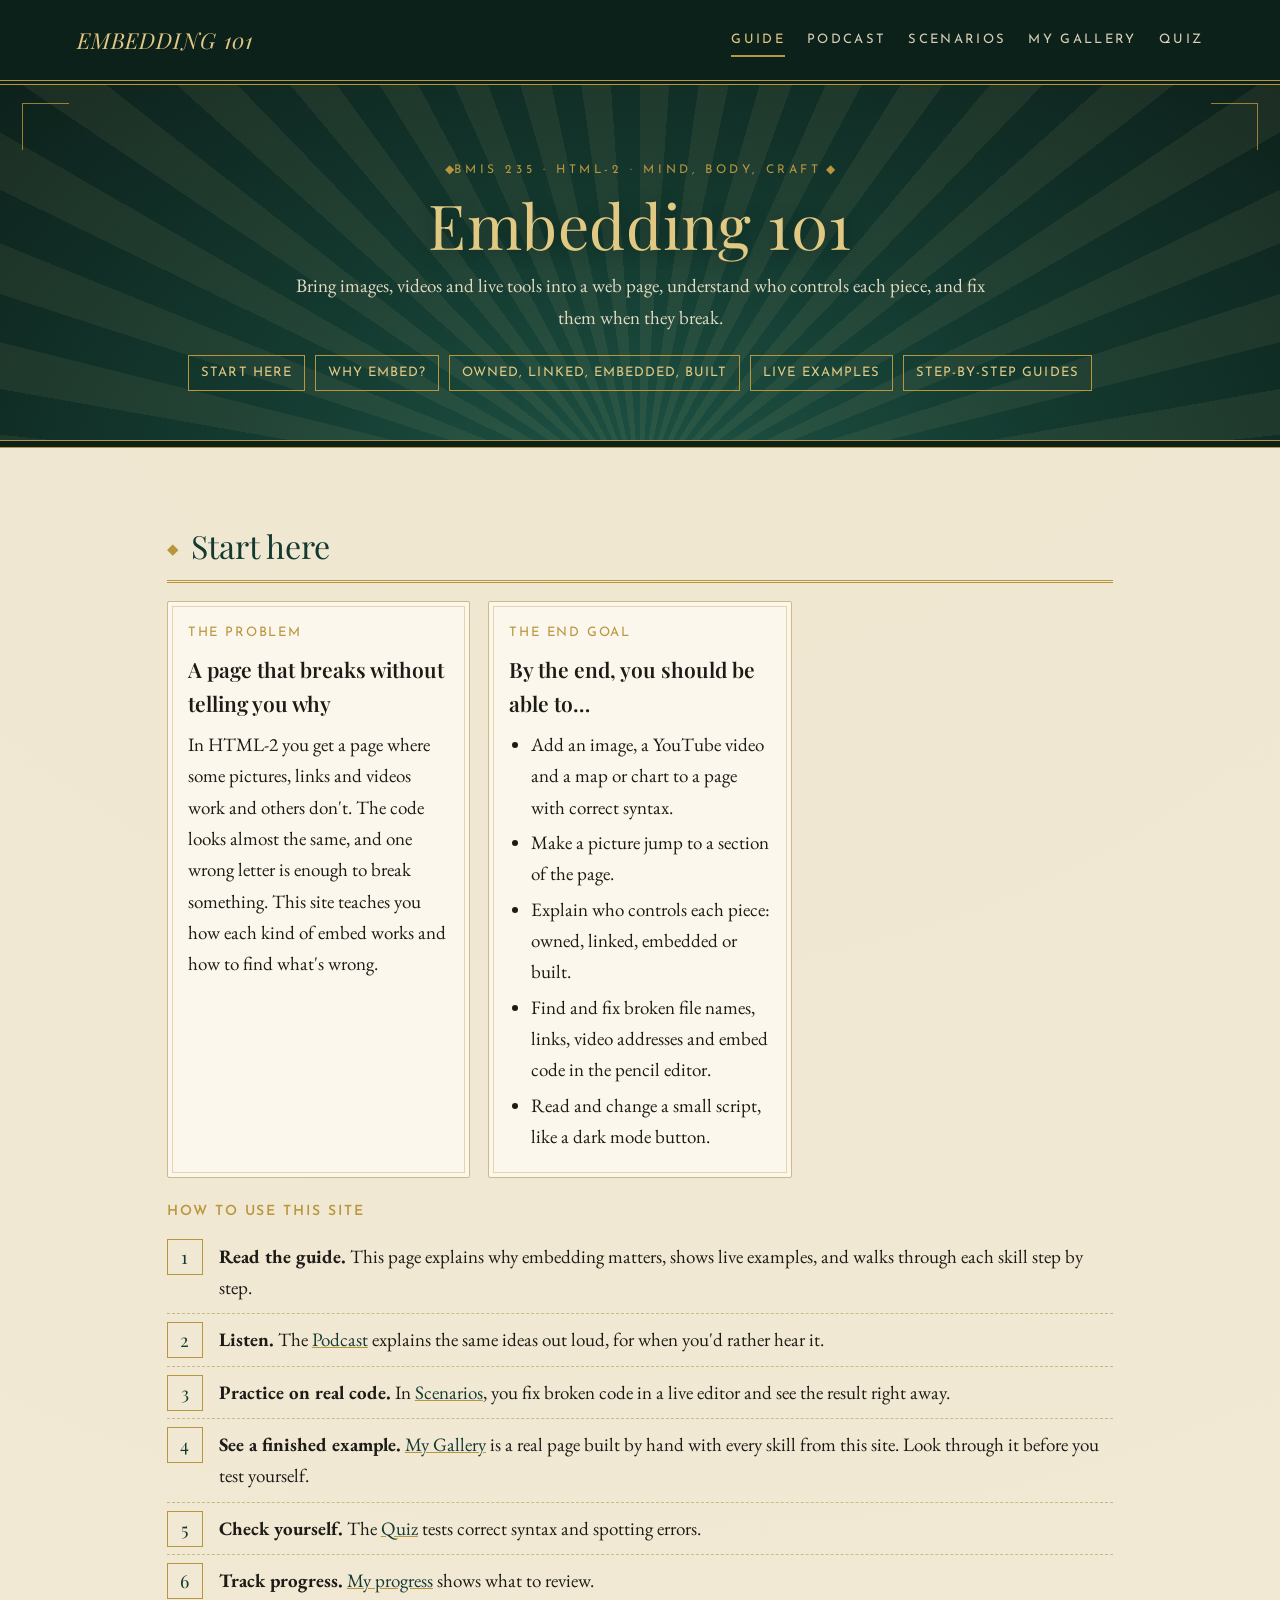
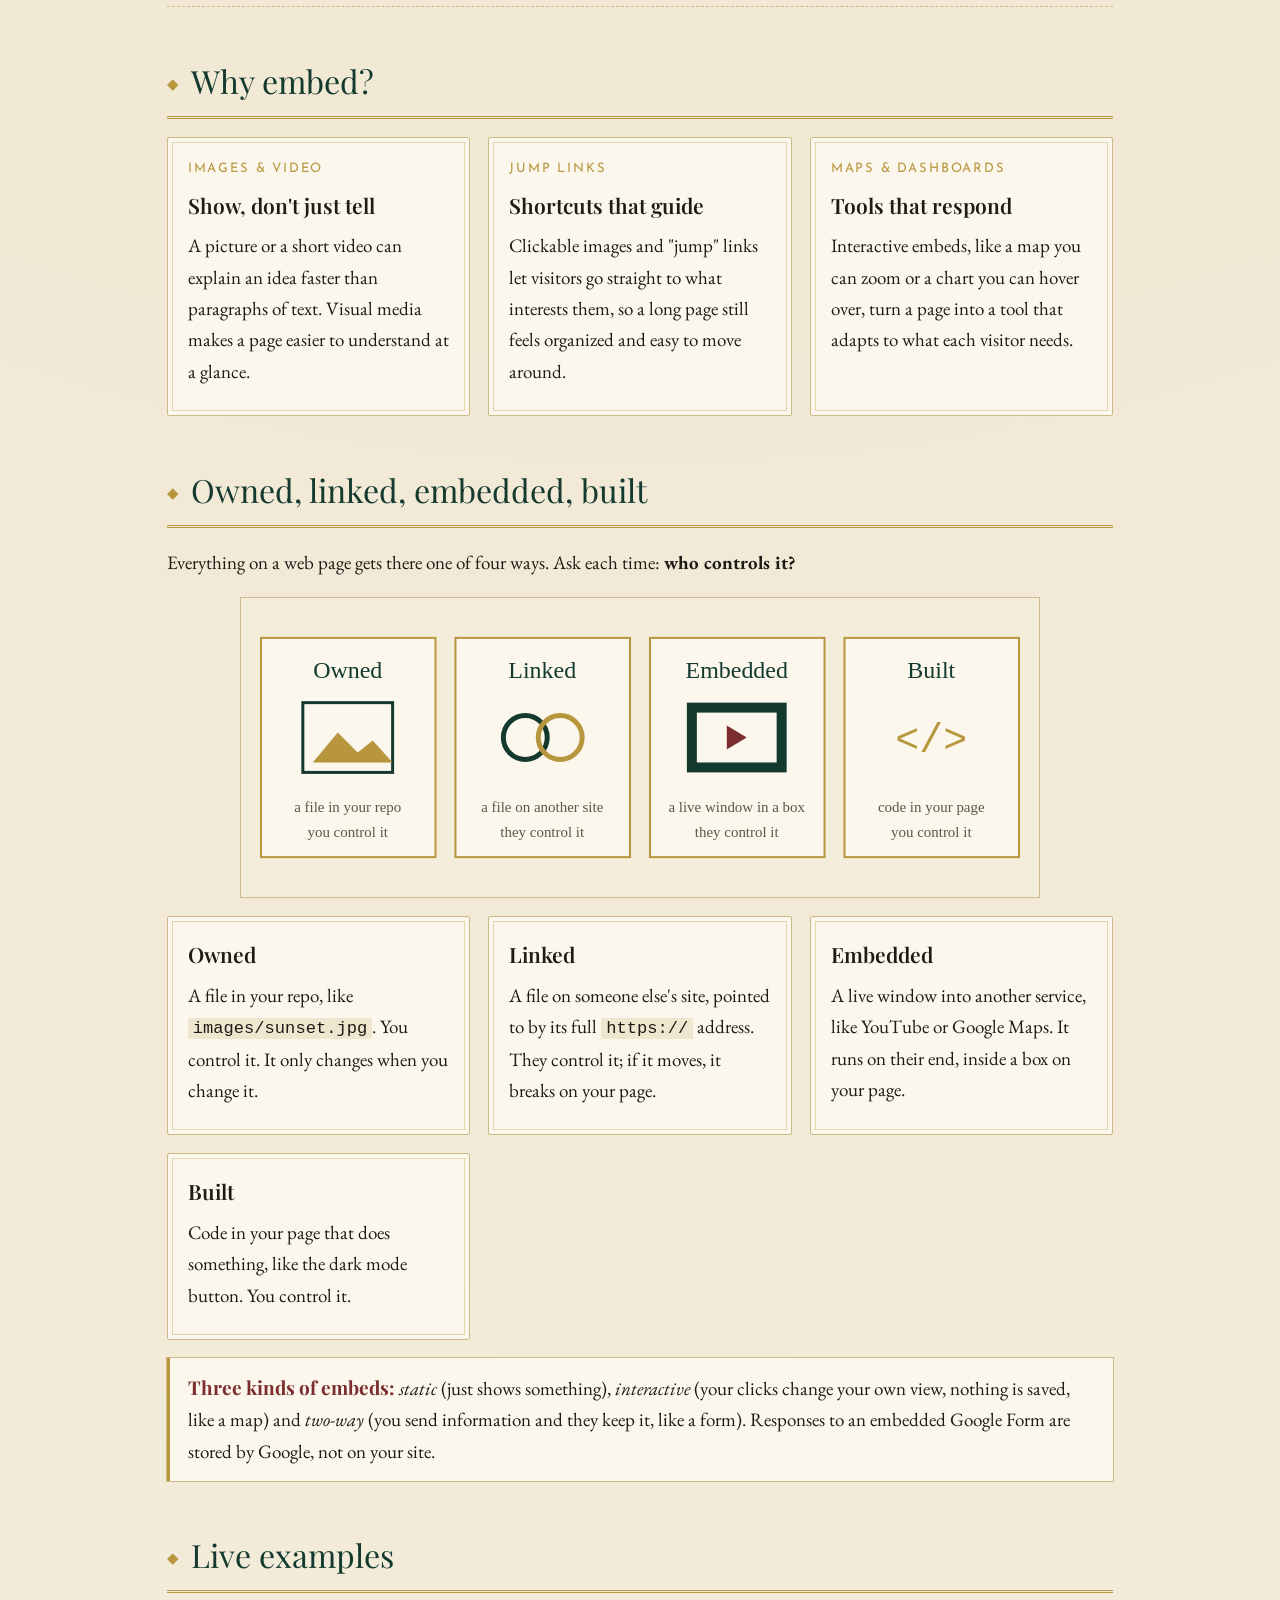
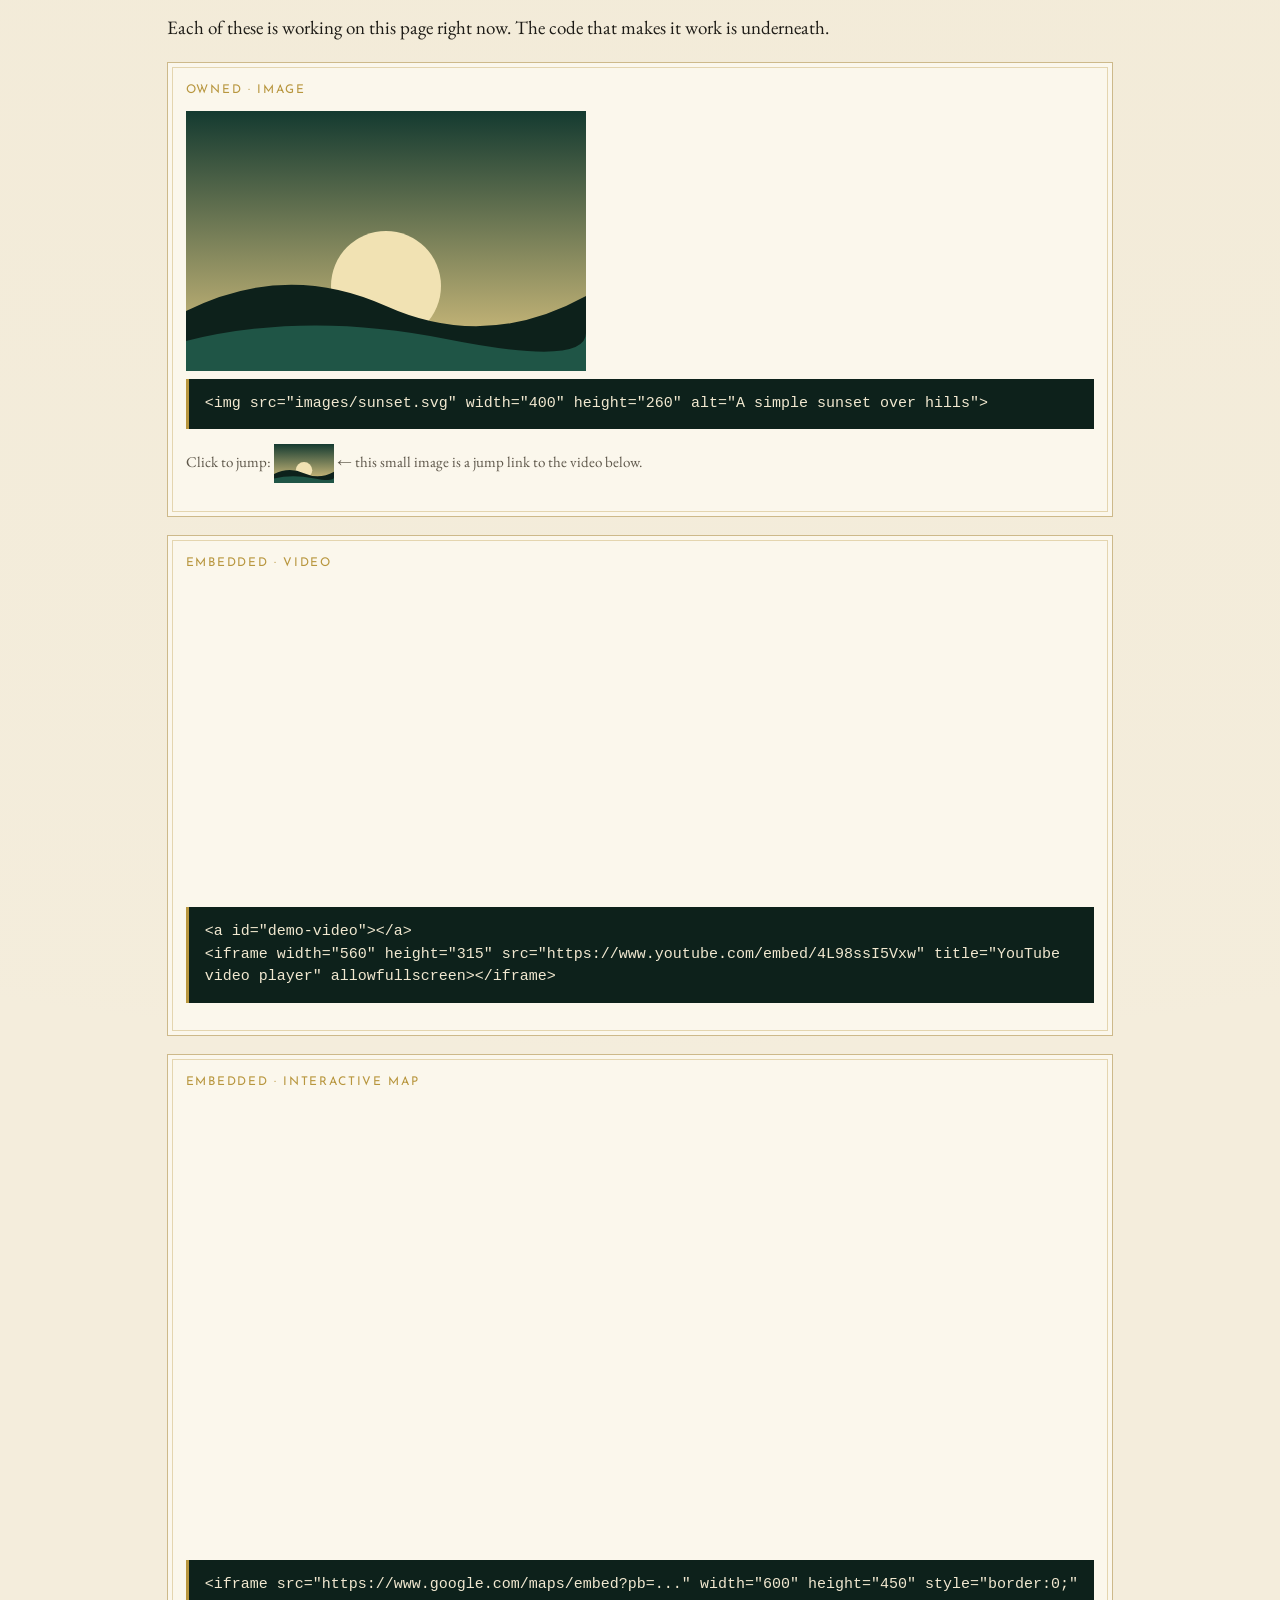
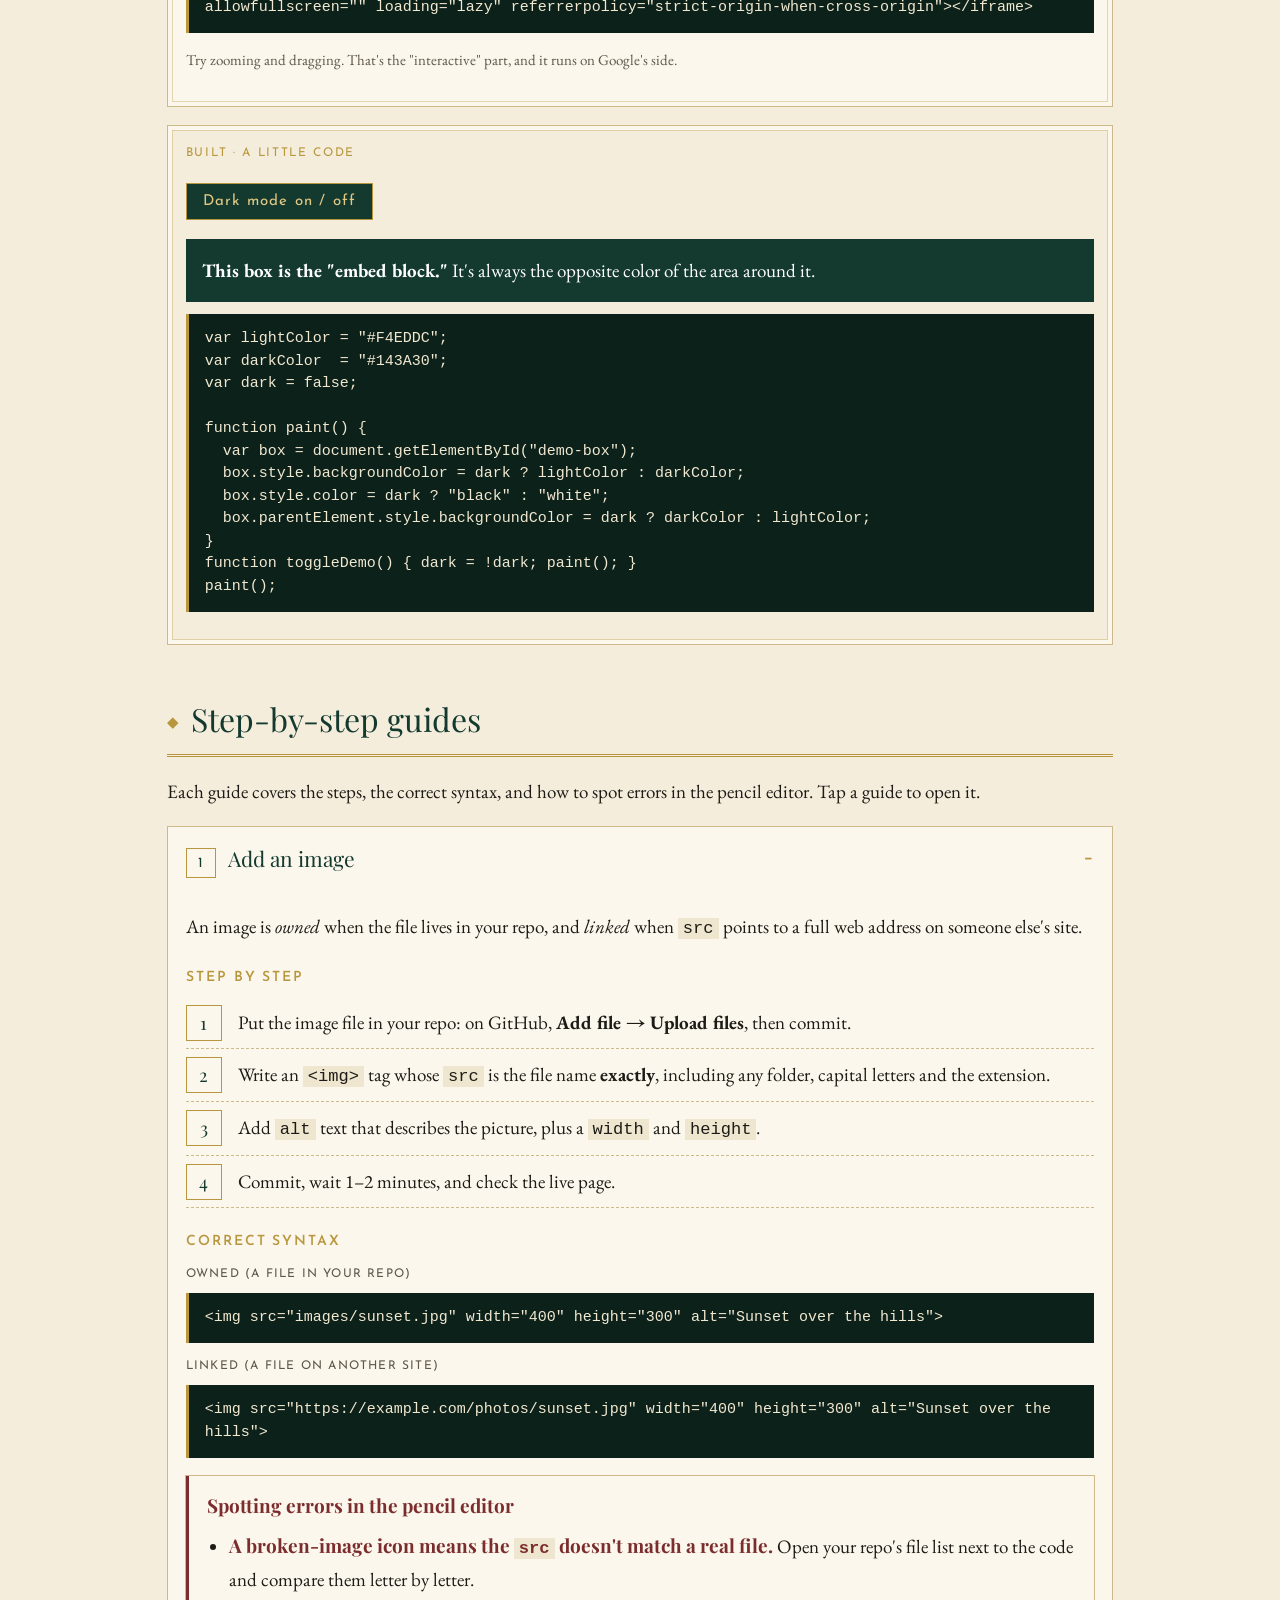
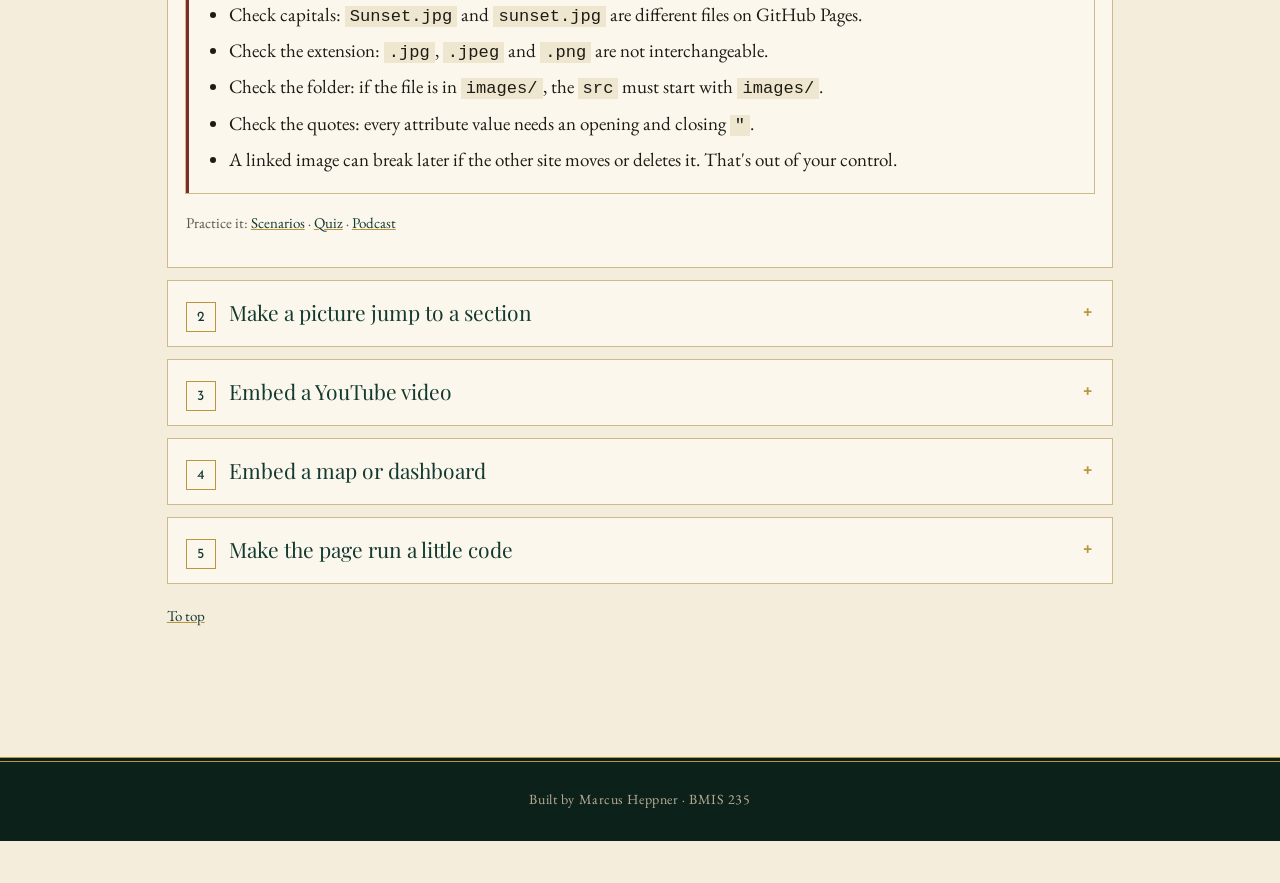
==== commit 51f56749: "Put My Gallery before Quiz in the menu and how-to steps Co-Authored-By: Claude Opus 5.5 <noreply@ant" ====
--- a/index.html
+++ b/index.html
@@ -11,7 +11,7 @@
 <meta name="viewport" content="width=device-width, initial-scale=1">
 <meta name="author" content="Marcus Heppner">
 <title>Embedding 101 - Marcus Heppner</title>
-<link rel="stylesheet" href="styles.css?v=20">
+<link rel="stylesheet" href="styles.css?v=22">
 </head>
 <body>
 
@@ -21,8 +21,8 @@
     <a class="active" href="index.html">Guide</a>
     <a href="podcast.html">Podcast</a>
     <a href="scenarios.html">Scenarios</a>
+    <a href="my-gallery.html">My Gallery</a>
     <a href="quiz.html">Quiz</a>
-    <a href="gallery.html">My Gallery</a>
 </nav>
 
 <header class="hero">
@@ -66,6 +66,8 @@
             rather hear it.</li>
         <li><strong>Practice on real code.</strong> In <a href="scenarios.html">Scenarios</a>, you fix broken code in a live
             editor and see the result right away.</li>
+        <li><strong>See a finished example.</strong> <a href="my-gallery.html">My Gallery</a> is a real page built by hand
+            with every skill from this site. Look through it before you test yourself.</li>
         <li><strong>Check yourself.</strong> The <a href="quiz.html">Quiz</a> tests correct syntax and spotting errors.</li>
         <li><strong>Track progress.</strong> <a href="quiz.html#progress">My progress</a> shows what to review.</li>
     </ol>
--- a/styles.css
+++ b/styles.css
@@ -638,3 +638,6 @@
 .code-options .option { font-family: "Courier New", Courier, monospace; font-size: 14px; }
 .option { white-space: normal; overflow-wrap: anywhere; }
 .options { grid-template-columns: repeat(auto-fill, minmax(min(220px, 100%), 1fr)); }
+
+/* My Gallery: the embedded hand-built page */
+.gallery-frame { width: 100%; height: 1800px; border: 1px solid var(--gold); background: #fff; display: block; }
